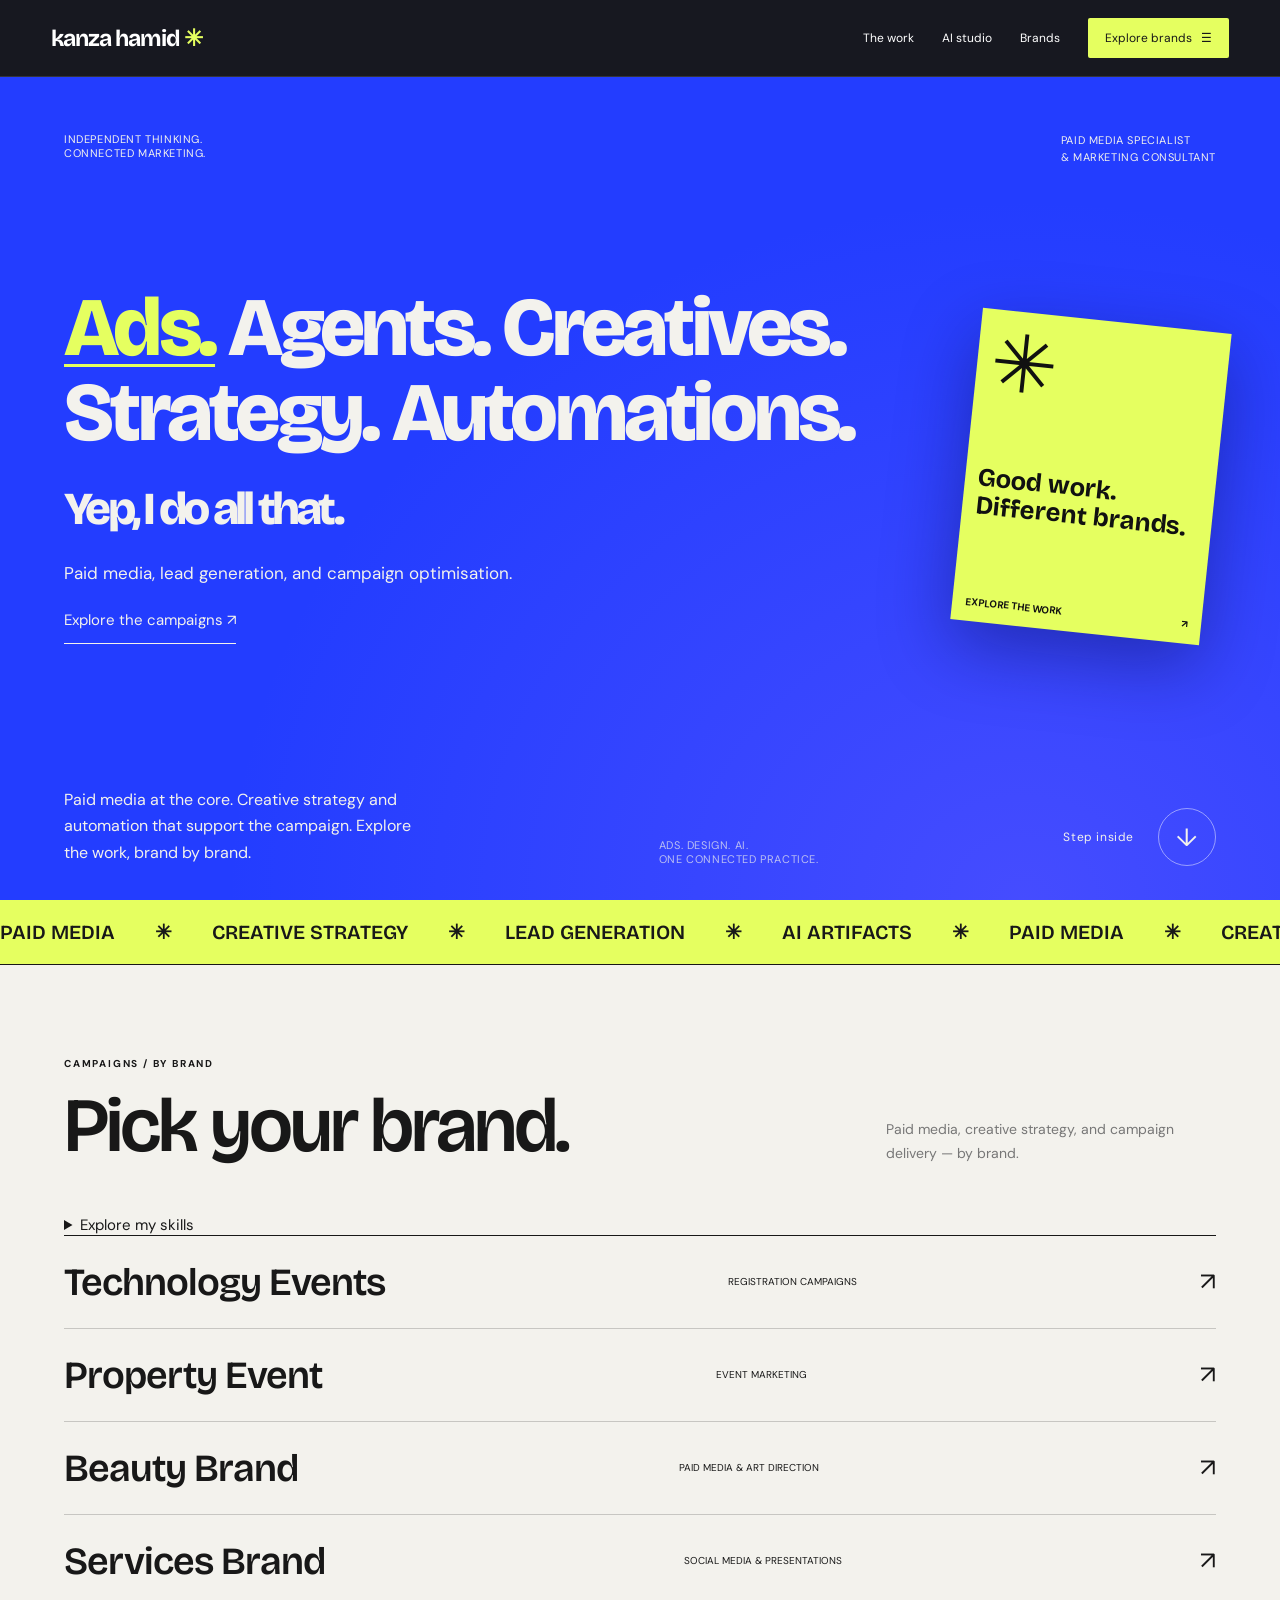
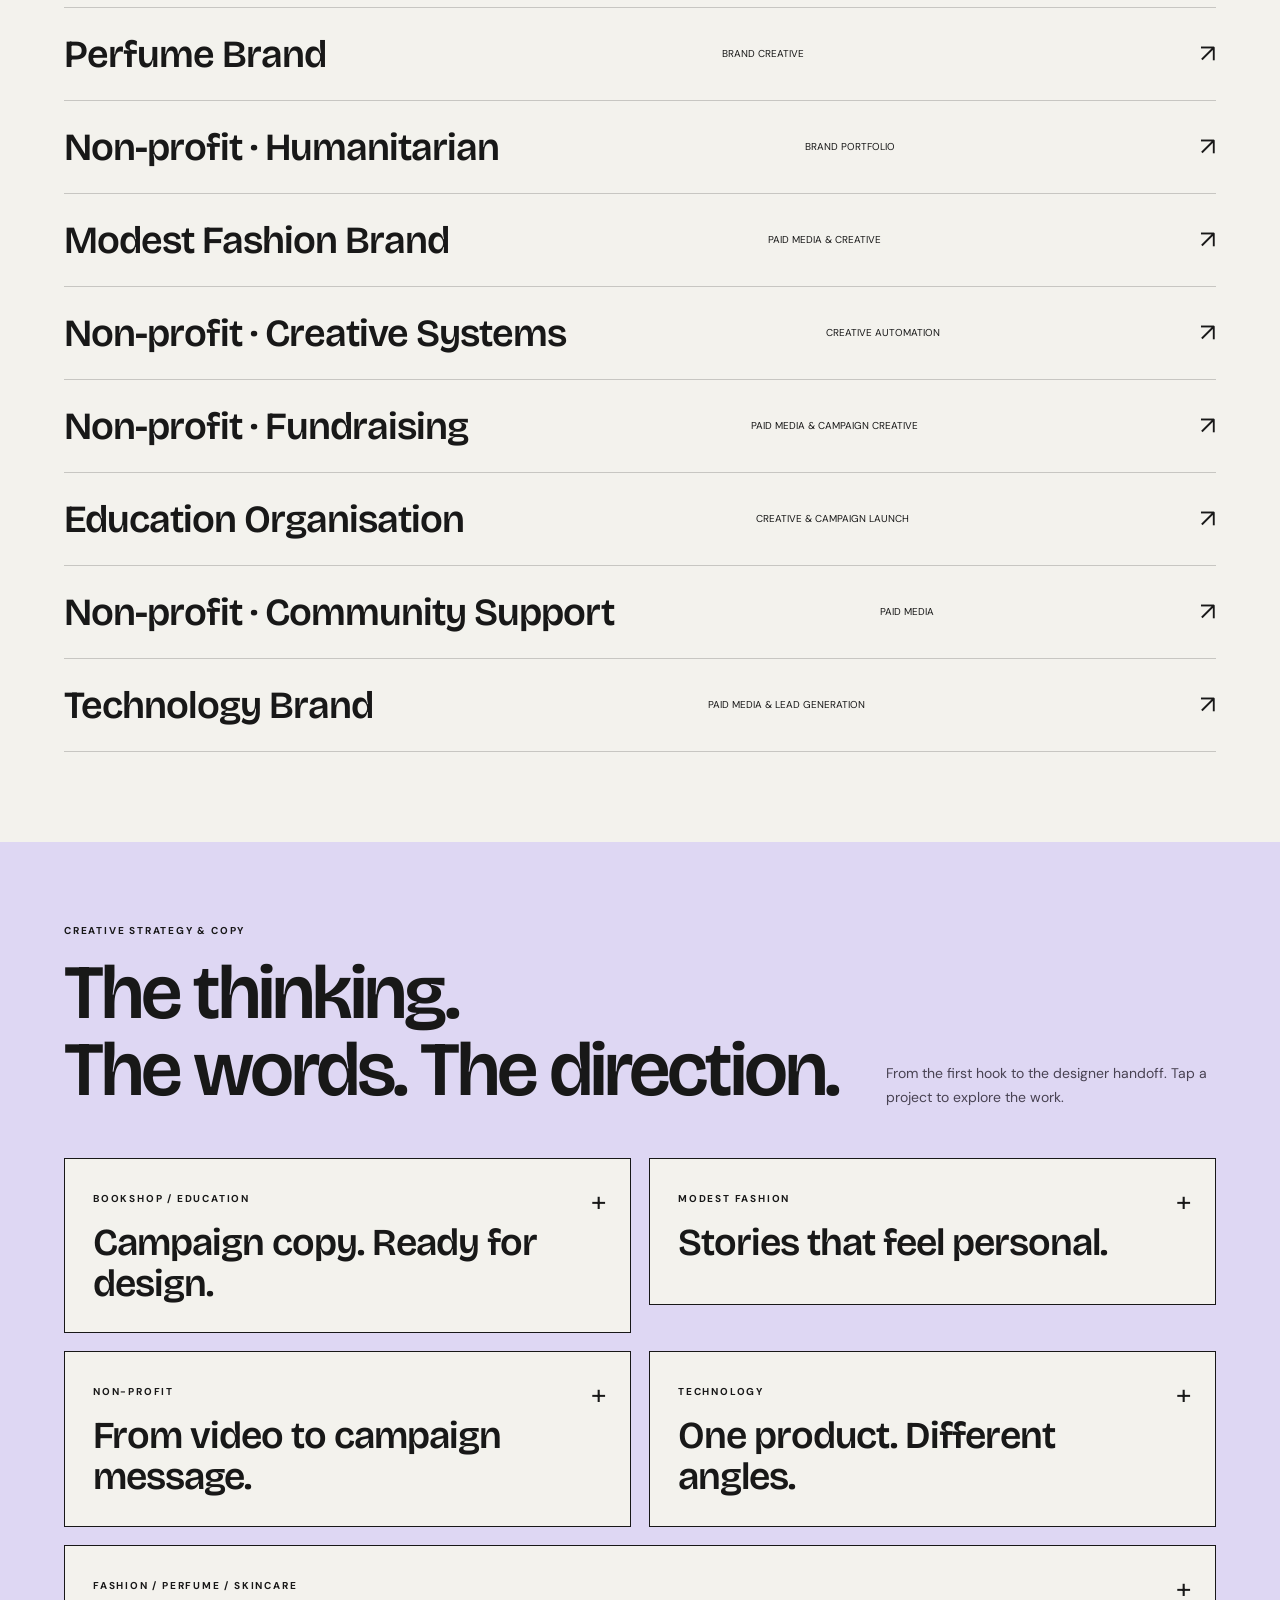
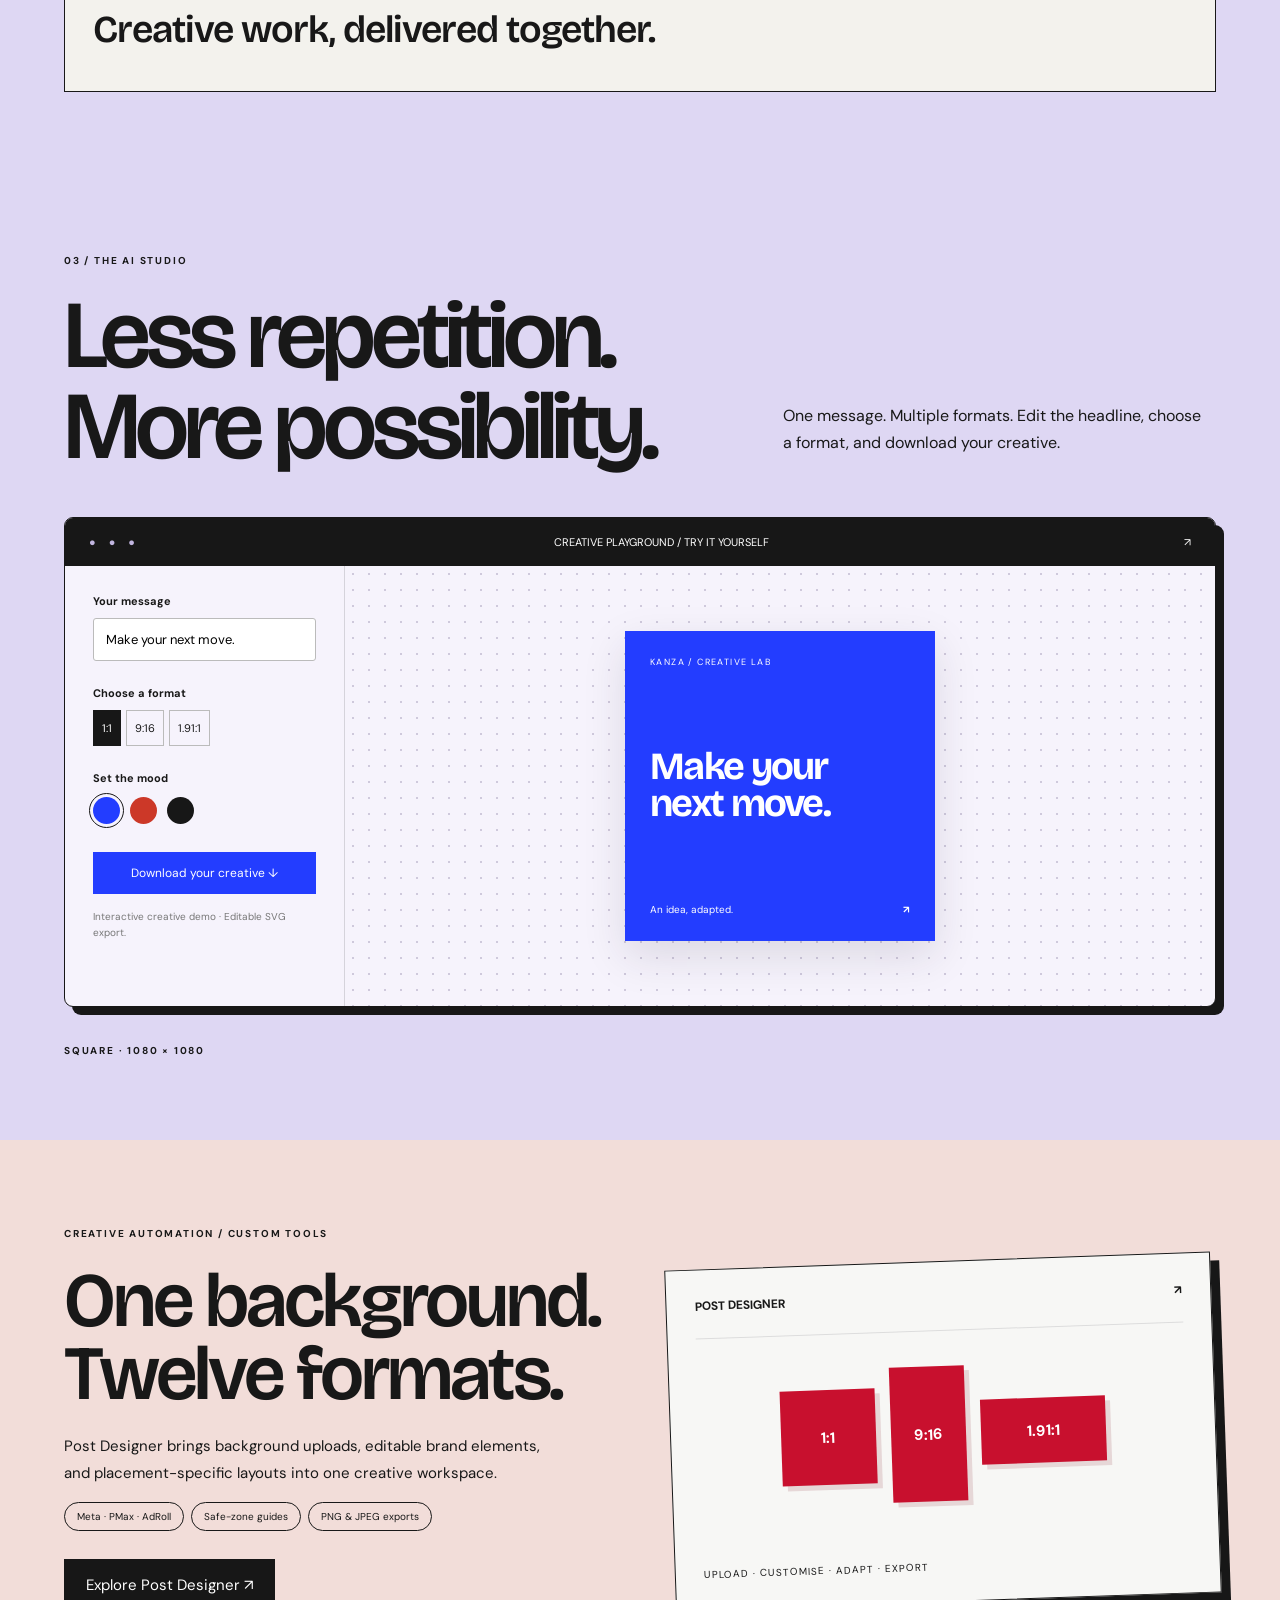
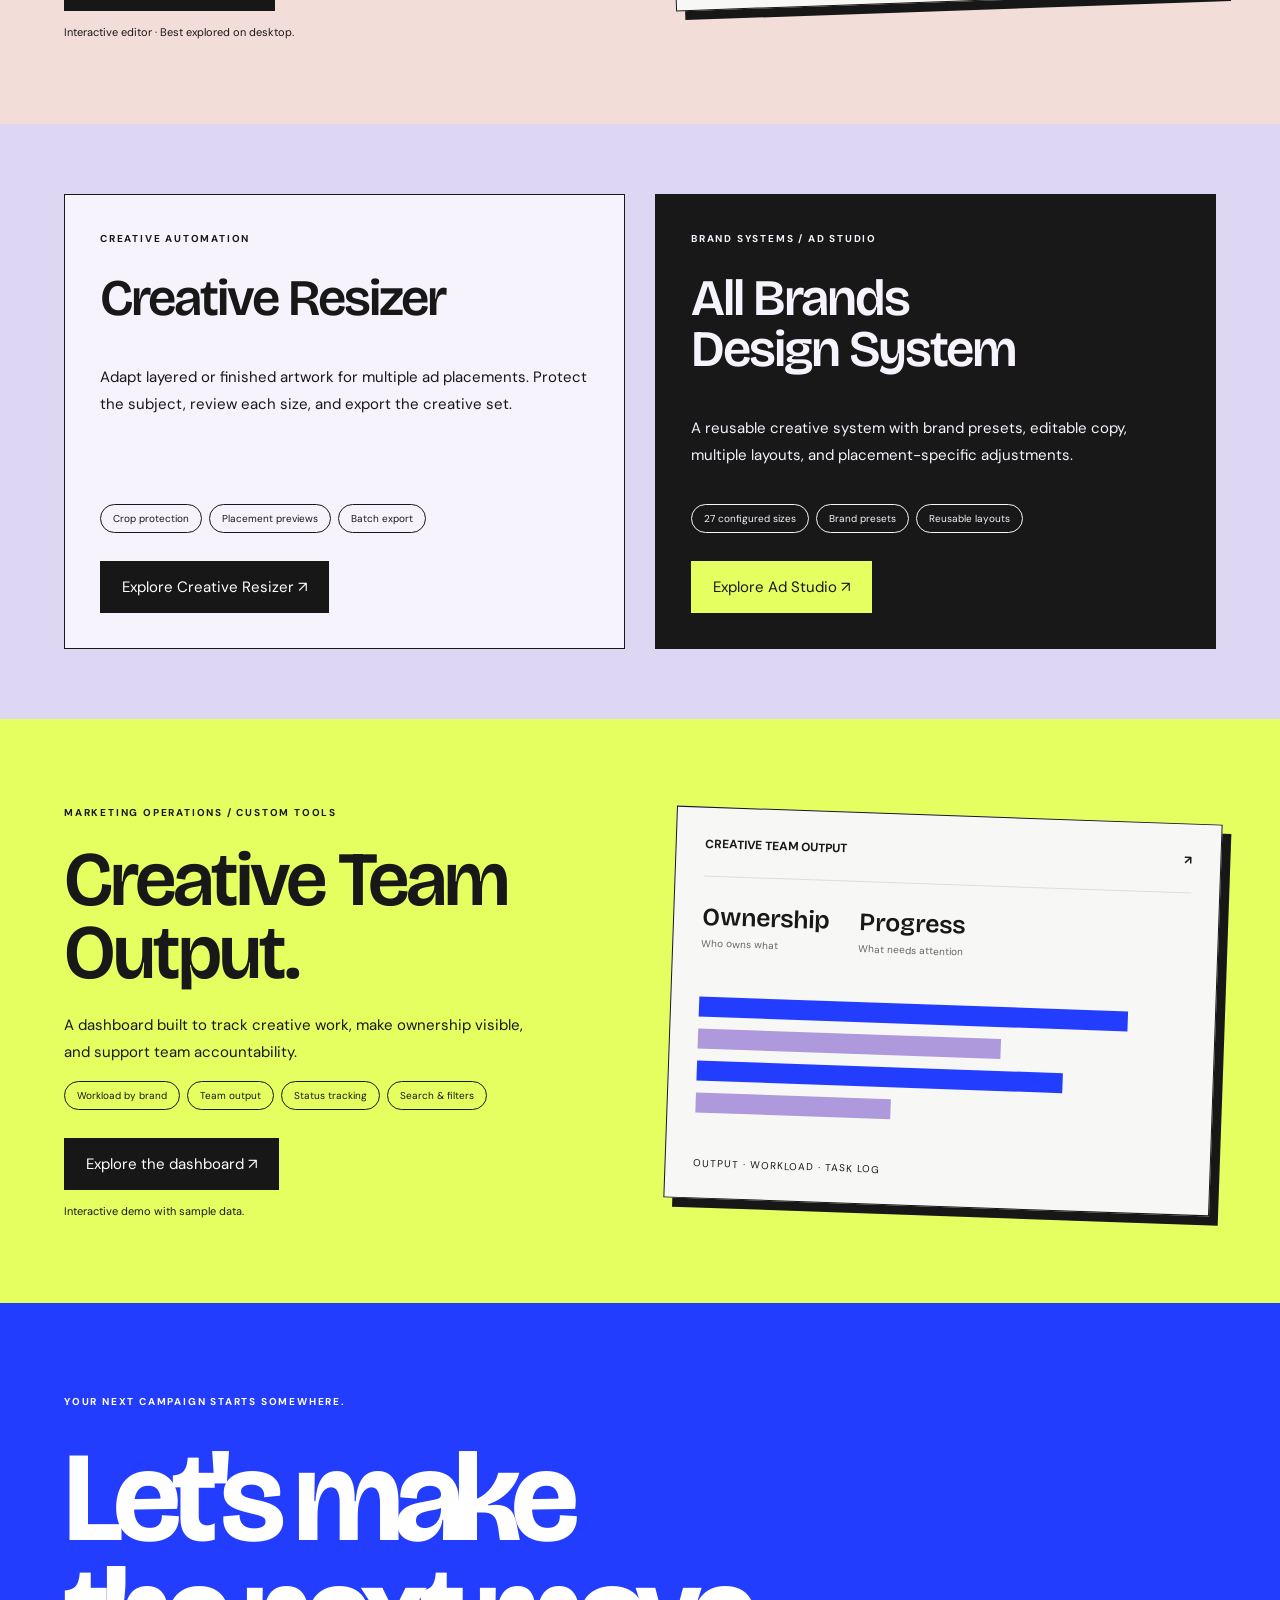
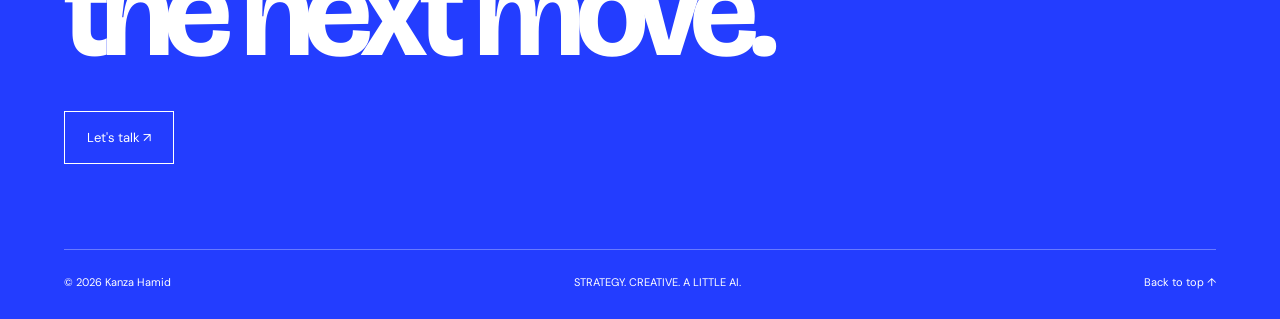
==== index.html @ 1384cd88 "Publish sitemap, crawler rules and portfolio skills" ====
<!doctype html><html lang="en"><head><meta charset="utf-8"><meta name="viewport" content="width=device-width,initial-scale=1"><meta name="description" content="Kanza Hamid — Paid Media Specialist & Marketing Consultant. Explore campaigns by brand, Meta lead generation, creative design and interactive AI tools."><meta name="theme-color" content="#233dff"><title>Kanza Hamid — Campaigns, Creative & AI</title><link rel="stylesheet" href="portfolio.css"><meta name="google-site-verification" content="Qwblkh2skA27g4WfGn4xhctPp9uCqnTmbRpPhzlgyv4" /></head><body>
<a class="skip" href="#brands">Skip to selected work</a><header class="top"><a class="wordmark" href="#top">kanza hamid<span> ✳</span></a><nav class="nav" aria-label="Main navigation"><a href="#brands">The work</a><a href="#lab">AI studio</a><a href="#brands">Brands</a><button class="menu-btn" data-index>Explore brands &nbsp; ☰</button></nav><div class="progress" aria-hidden="true"></div></header>
<main><section class="hero" id="top"><div class="hero-top"><span>INDEPENDENT THINKING.<br>CONNECTED MARKETING.</span><span>PAID MEDIA SPECIALIST<br>& MARKETING CONSULTANT</span></div><div class="hero-center interactive-hero"><div class="hero-message"><h1><span class="hero-topics" aria-label="Explore my expertise"><button type="button" data-topic="ads" aria-pressed="true">Ads.</button> <button type="button" data-topic="agents" aria-pressed="false">Agents.</button> <button type="button" data-topic="creatives" aria-pressed="false">Creatives.</button> <button type="button" data-topic="strategy" aria-pressed="false">Strategy.</button> <button type="button" data-topic="automations" aria-pressed="false">Automations.</button></span><span class="hero-punchline">Yep, I do all that.</span></h1><div class="hero-topic-detail"><p id="topic-description" aria-live="polite">Paid media, lead generation, and campaign optimisation.</p><a id="topic-link" href="#brands">Explore the campaigns ↗</a></div></div><a href="#brands" class="hero-art hero-directory" aria-label="Explore all brands"><span class="directory-mark">✳</span><strong>Good work.<br>Different brands.</strong><small><span>EXPLORE THE WORK</span><span>↗</span></small></a></div><div class="hero-foot"><p>Paid media at the core. Creative strategy and automation that support the campaign. Explore the work, brand by brand.</p><span class="hero-index">ADS. DESIGN. AI.<br>ONE CONNECTED PRACTICE.</span><a href="#brands">Step inside <span class="circle">↓</span></a></div></section>
<div class="marquee" aria-label="Paid media, creative strategy, lead generation, AI artifacts"><div class="marquee-track" aria-hidden="true"><span>PAID MEDIA</span><b>✳</b><span>CREATIVE STRATEGY</span><b>✳</b><span>LEAD GENERATION</span><b>✳</b><span>AI ARTIFACTS</span><b>✳</b><span>PAID MEDIA</span><b>✳</b><span>CREATIVE STRATEGY</span><b>✳</b><span>LEAD GENERATION</span><b>✳</b><span>AI ARTIFACTS</span><b>✳</b></div></div>

<section class="brands" id="brands"><div class="brand-head"><div><div class="eyebrow">CAMPAIGNS / BY BRAND</div><h2>Pick your brand.</h2></div><p>Paid media, creative strategy, and campaign delivery — by brand.</p></div><details><summary>Explore my skills</summary><ul><li>Paid media strategy, Meta Ads, campaign setup and optimization, lead generation and ecommerce campaigns</li><li>Creative strategy, copywriting, content writing, graphic design, art direction and shoot management</li><li>Email marketing, social media management, presentation design, event marketing, registrations and partnerships</li><li>Marketing consulting, event coordination, AI agents, creative automation, multi-format templates and team workflow dashboards</li></ul></details><div class="brand-list" id="brand-list"></div><noscript><p>Technology Events · Property Event · Beauty Brand · Services Brand · Perfume Brand · Non-profit · Humanitarian · Modest Fashion Brand · Non-profit · Creative Systems · Education Organisation · Non-profit · Community Support</p></noscript></section>


<section class="strategy-work" id="creative-strategy" aria-labelledby="strategy-title"><div class="brand-head"><div><div class="eyebrow">CREATIVE STRATEGY &amp; COPY</div><h2 id="strategy-title">The thinking.<br>The words. The direction.</h2></div><p>From the first hook to the designer handoff. Tap a project to explore the work.</p></div><div class="strategy-grid"><details class="strategy-card"><summary><span class="eyebrow">BOOKSHOP / EDUCATION</span><span class="strategy-card-title">Campaign copy. Ready for design.</span><span class="strategy-toggle" aria-hidden="true">+</span></summary><div class="strategy-detail"><p>Collection campaigns, retargeting, social proof and bestseller concepts for Meta and PMax.</p><p>Hooks, on-creative copy, product selections and designer directions shaped around the audience and brand voice. Formats include square, portrait and story placements.</p></div></details><details class="strategy-card"><summary><span class="eyebrow">MODEST FASHION</span><span class="strategy-card-title">Stories that feel personal.</span><span class="strategy-toggle" aria-hidden="true">+</span></summary><div class="strategy-detail"><p>AI video scripting and storyboarding around identity, confidence and personal journeys.</p><p>First hijab, niqab and revert-journey concepts: opening hooks, narrative arcs, scene references and natural product moments. Work covers scripts and visual direction.</p></div></details><details class="strategy-card"><summary><span class="eyebrow">NON-PROFIT</span><span class="strategy-card-title">From video to campaign message.</span><span class="strategy-toggle" aria-hidden="true">+</span></summary><div class="strategy-detail"><p>Fundraising video transcripts developed into Meta ad copy.</p><p>Message-led hooks, supporting copy and calls to action that connect the story to the donation ask.</p></div></details><details class="strategy-card"><summary><span class="eyebrow">TECHNOLOGY</span><span class="strategy-card-title">One product. Different angles.</span><span class="strategy-toggle" aria-hidden="true">+</span></summary><div class="strategy-detail"><p>Product-ad concepts and AI image prompts for smart-access and connectivity products.</p><p>Authentic product visuals, overlay direction, typography hierarchy and reference-led prompts for fully composed creatives.</p></div></details><details class="strategy-card"><summary><span class="eyebrow">FASHION / PERFUME / SKINCARE</span><span class="strategy-card-title">Creative work, delivered together.</span><span class="strategy-toggle" aria-hidden="true">+</span></summary><div class="strategy-detail"><p>Team collaboration on Meta video creatives across consumer categories.</p><p>Creative coordination and team delivery across modest fashion, fragrance and skincare campaigns.</p></div></details></div></section>
<section class="lab" id="lab"><div class="lab-head"><div><div class="eyebrow">03 / THE AI STUDIO</div><h2>Less repetition.<br>More possibility.</h2></div><p>One message. Multiple formats. Edit the headline, choose a format, and download your creative.</p></div><div class="lab-window"><div class="window-bar"><span>● ● ●</span><span>CREATIVE PLAYGROUND / TRY IT YOURSELF</span><span>↗</span></div><div class="lab-body"><div class="controls"><div class="full"><label for="headline">Your message</label><input id="headline" value="Make your next move." maxlength="50"></div><div><span class="control-label">Choose a format</span><div class="format-options"><button data-format="square" aria-pressed="true">1:1</button><button data-format="portrait" aria-pressed="false">9:16</button><button data-format="landscape" aria-pressed="false">1.91:1</button></div></div><div><span class="control-label">Set the mood</span><div class="swatches"><button aria-label="Cobalt blue" style="background:#233dff" data-color="#233dff" aria-pressed="true"></button><button aria-label="Coral red" style="background:#cc3828" data-color="#cc3828" aria-pressed="false"></button><button aria-label="Ink black" style="background:#171717" data-color="#171717" aria-pressed="false"></button></div></div><button class="download full" id="download">Download your creative ↓</button><small class="full">Interactive creative demo · Editable SVG export.</small><small class="full" id="download-status" aria-live="polite"></small></div><div class="canvas"><div class="ad-preview" id="ad-preview"><small>KANZA / CREATIVE LAB</small><strong id="ad-title">Make your next move.</strong><span>An idea, adapted. <b>↗</b></span></div></div></div></div><div class="lab-foot"><div class="eyebrow" id="canvas-status" aria-live="polite">SQUARE · 1080 × 1080</div></div></section>


<section class="dashboard-project post-designer-project" id="post-designer"><div><div class="eyebrow">CREATIVE AUTOMATION / CUSTOM TOOLS</div><h2>One background.<br>Twelve formats.</h2><p>Post Designer brings background uploads, editable brand elements, and placement-specific layouts into one creative workspace.</p><div class="tags"><span>Meta · PMax · AdRoll</span><span>Safe-zone guides</span><span>PNG & JPEG exports</span></div><button id="open-designer" class="dashboard-launch">Explore Post Designer ↗</button><small>Interactive editor · Best explored on desktop.</small></div><button class="dashboard-card designer-card" data-designer-open aria-label="Open Post Designer"><div class="dash-card-header">POST DESIGNER <span>↗</span></div><div class="designer-formats" aria-hidden="true"><div>1:1</div><div>9:16</div><div>1.91:1</div></div><div class="dash-card-footer">UPLOAD · CUSTOMISE · ADAPT · EXPORT</div></button></section><section class="automation-pair" id="automation-systems"><article><div class="eyebrow">CREATIVE AUTOMATION</div><h2>Creative Resizer</h2><p>Adapt layered or finished artwork for multiple ad placements. Protect the subject, review each size, and export the creative set.</p><div class="tags"><span>Crop protection</span><span>Placement previews</span><span>Batch export</span></div><button class="dashboard-launch" data-system="resizer">Explore Creative Resizer ↗</button></article><article><div class="eyebrow">BRAND SYSTEMS / AD STUDIO</div><h2>All Brands<br>Design System</h2><p>A reusable creative system with brand presets, editable copy, multiple layouts, and placement-specific adjustments.</p><div class="tags"><span>27 configured sizes</span><span>Brand presets</span><span>Reusable layouts</span></div><button class="dashboard-launch" data-system="studio">Explore Ad Studio ↗</button></article></section><section class="dashboard-project" id="team-dashboard"><div><div class="eyebrow">MARKETING OPERATIONS / CUSTOM TOOLS</div><h2>Creative Team<br>Output.</h2><p>A dashboard built to track creative work, make ownership visible, and support team accountability.</p><div class="tags"><span>Workload by brand</span><span>Team output</span><span>Status tracking</span><span>Search & filters</span></div><button id="open-dashboard" class="dashboard-launch">Explore the dashboard ↗</button><small>Interactive demo with sample data.</small></div><button class="dashboard-card" data-dashboard-open aria-label="Explore Creative Team Output dashboard"><div class="dash-card-header">CREATIVE TEAM OUTPUT <span>↗</span></div><div class="dash-mini-metrics"><div><b>Ownership</b><span>Who owns what</span></div><div><b>Progress</b><span>What needs attention</span></div></div><div class="dash-mini-chart" aria-hidden="true"><i style="width:88%"></i><i style="width:62%"></i><i style="width:75%"></i><i style="width:40%"></i></div><div class="dash-card-footer">OUTPUT · WORKLOAD · TASK LOG</div></button></section><section class="contact" id="contact"><div class="eyebrow">YOUR NEXT CAMPAIGN STARTS SOMEWHERE.</div><h2>Let's make<br>the next move.</h2><button id="contact-button">Let's talk ↗</button><footer class="footer"><span>© 2026 Kanza Hamid</span><span>STRATEGY. CREATIVE. A LITTLE AI.</span><a href="#top">Back to top ↑</a></footer></section></main><dialog class="dialog" id="modal" aria-labelledby="modal-title"><button class="dialog-close" aria-label="Close dialog">×</button><div id="modal-content"></div></dialog><script src="portfolio.js" defer></script></body></html>
---- portfolio.css ----
@import url('https://fonts.googleapis.com/css2?family=Bricolage+Grotesque:opsz,wght@12..96,500;12..96,600;12..96,700;12..96,800&family=DM+Sans:wght@400;500;600;700&display=swap');
:root{--blue:#233dff;--acid:#e5ff60;--paper:#f3f2ed;--ink:#181818;--font:'Bricolage Grotesque',Arial,sans-serif}*{box-sizing:border-box}html{scroll-behavior:smooth;scroll-padding-top:75px}body{margin:0;background:var(--paper);color:var(--ink);font:15px 'DM Sans',Arial,sans-serif}a{color:inherit;text-decoration:none}button,input{font:inherit}button{cursor:pointer}a:focus-visible,button:focus-visible,input:focus-visible{outline:3px solid #ff699d;outline-offset:5px}button{color:inherit}::selection{background:var(--acid);color:var(--ink)}.skip{position:fixed;top:-100px;background:var(--acid);padding:15px;z-index:100}.skip:focus{top:10px}.top{height:77px;position:fixed;top:0;left:0;right:0;z-index:20;display:flex;align-items:center;justify-content:space-between;padding:0 4%;color:white;background:#171717f5;border-bottom:1px solid #ffffff20;backdrop-filter:blur(15px)}.wordmark{font-family:var(--font);font-size:23px;font-weight:700;letter-spacing:-1px}.wordmark span{color:var(--acid)}.nav{display:flex;gap:28px;align-items:center;font-size:12px}.nav button{background:none;border:0;color:white;padding:10px 0}.nav .menu-btn{background:var(--acid);color:var(--ink);padding:12px 17px;border-radius:2px}.progress{position:absolute;bottom:-1px;left:0;height:2px;background:var(--acid);width:0}.hero{background:var(--blue);color:var(--paper);min-height:890px;min-height:max(850px,100svh);position:relative;overflow:hidden;padding:132px 5% 34px;display:flex;flex-direction:column;justify-content:space-between}.hero::before{content:'';position:absolute;inset:0;background:radial-gradient(ellipse at 80% 100%,#7863ff66,transparent 55%);pointer-events:none}.hero-top,.hero-foot{position:relative;display:flex;justify-content:space-between;gap:30px;font-size:11px;letter-spacing:.6px}.hero-top span:last-child{max-width:205px;line-height:1.5}.hero-center{position:relative;margin:48px 0 70px;z-index:1}.hero h1{font:800 clamp(80px,12.5vw,190px)/.84 var(--font);letter-spacing:-.075em;margin:0;position:relative;z-index:2}.hero h1 .outline{color:var(--acid)}.hero h1 .shift{padding-left:10vw}.hero-art{position:absolute;right:3%;top:7%;width:240px;aspect-ratio:4/5;background:var(--acid);transform:rotate(9deg);padding:13px;box-shadow:0 24px 70px #080e5b70;z-index:3;transition:transform .35s;border:0;text-align:left;color:#111}.hero-art:hover{transform:rotate(0deg) translateY(-8px)}.hero-art img{width:100%;height:calc(100% - 39px);object-fit:cover}.hero-art small{display:flex;justify-content:space-between;font-size:10px;font-weight:700;padding-top:13px}.hero-foot{align-items:end}.hero-foot p{max-width:350px;font-size:16px;line-height:1.65;margin:0;letter-spacing:0}.hero-foot a{display:flex;align-items:center;gap:24px;font-size:12px}.circle{width:58px;height:58px;display:grid;place-items:center;border:1px solid #ffffff77;border-radius:50%;font-size:25px}.hero-index{font-size:11px;opacity:.7}.marquee{overflow:hidden;background:var(--acid);padding:20px 0;border-bottom:1px solid #181818}.marquee-track{display:flex;gap:40px;width:max-content;animation:marquee 30s linear infinite;font:600 20px var(--font)}.marquee-track b{font-size:20px}@keyframes marquee{to{transform:translateX(-50%)}}section{scroll-margin-top:0}.intro{padding:100px 5%;display:grid;grid-template-columns:1fr 2.4fr;gap:50px}.eyebrow{font-size:10px;text-transform:uppercase;letter-spacing:1.8px;font-weight:700;line-height:1.8}.intro h2{font:500 clamp(35px,4.5vw,66px)/1.08 var(--font);letter-spacing:-2.5px;margin:0}.intro h2 span{color:#98988f}.intro p{max-width:610px;font-size:17px;line-height:1.8;color:#66665f;margin:28px 0 0}.work-heading{padding:0 5% 35px;display:flex;justify-content:space-between;align-items:end}.work-heading h2{font:600 clamp(40px,6vw,80px)/1 var(--font);letter-spacing:-3px;margin:12px 0 0}.work-heading button{background:none;border:0;border-bottom:1px solid;padding:10px 0;font-size:12px}.campaign{padding:55px 5% 65px;overflow:hidden;position:relative}.campaign-head{display:flex;justify-content:space-between;align-items:center;font-size:10px;letter-spacing:1px;text-transform:uppercase;border-bottom:1px solid currentColor;padding-bottom:20px;opacity:.8}.campaign-title{display:flex;align-items:end;justify-content:space-between;gap:25px;margin:45px 0 35px}.campaign h2{font:800 clamp(85px,14vw,190px)/.82 var(--font);letter-spacing:-.07em;margin:0}.campaign-title p{max-width:320px;font-size:19px;line-height:1.4;letter-spacing:-.4px;margin:0}.nzf{background:#f85138;color:#201613}.creative-stage{display:grid;grid-template-columns:1.1fr 1fr;gap:4%;align-items:center;padding:20px 0}.main-creative{position:relative;padding:32px;background:#f4d9c7;min-height:465px;display:grid;place-items:center}.main-creative img{width:82%;max-height:480px;object-fit:contain;box-shadow:0 15px 25px #57221330;transform:rotate(-3deg);transition:transform .4s}.main-creative:hover img{transform:rotate(0)}.enlarge{position:absolute;bottom:15px;right:15px;background:#201613;color:white;border:0;border-radius:50%;width:43px;height:43px;font-size:22px}.creative-info h3{font:600 clamp(30px,3.8vw,52px)/1.05 var(--font);letter-spacing:-1.8px;margin:15px 0 22px}.creative-info p{max-width:450px;line-height:1.8;font-size:15px}.thumbnails{display:flex;gap:10px;margin:30px 0}.thumbnails button{width:70px;height:75px;border:2px solid transparent;background:transparent;padding:3px;opacity:.65}.thumbnails button[aria-pressed=true]{border-color:#201613;opacity:1}.thumbnails img{height:100%;width:100%;object-fit:cover}.text-link{display:inline-flex;align-items:center;justify-content:space-between;gap:30px;border-bottom:1px solid currentColor;padding:12px 0;font-size:12px;font-weight:600}.campaign-bottom{border-top:1px solid #20161344;padding-top:24px;margin-top:25px;display:flex;justify-content:space-between;gap:25px;font-size:12px}.tags{display:flex;flex-wrap:wrap;gap:7px}.tags span{border:1px solid currentColor;padding:7px 12px;border-radius:20px;font-size:10px}.ameta{background:#171717;color:var(--paper)}.ameta .campaign-title{margin-bottom:65px}.ameta h2{color:var(--acid)}.ameta-grid{display:grid;grid-template-columns:1fr 1fr;gap:8%;align-items:start}.ameta-copy h3{font:500 37px/1.13 var(--font);letter-spacing:-1px;margin:0 0 22px}.ameta-copy p{font-size:15px;line-height:1.8;color:#aaa;max-width:450px}.ameta-copy small{display:block;color:#777;font-size:11px;line-height:1.7;margin-top:35px}.journey{background:#242424;border:1px solid #ffffff22;padding:30px;min-height:350px}.journey-top{display:flex;justify-content:space-between;font-size:10px;letter-spacing:1px;color:#aaa;margin-bottom:25px}.journey-tabs{display:flex;gap:6px}.journey-tabs button{border:1px solid #ffffff30;background:transparent;color:#b3b3b3;flex:1;padding:13px 5px;font-size:11px}.journey-tabs button[aria-selected=true]{background:var(--acid);color:#171717}.journey h4{font:600 35px/1.1 var(--font);letter-spacing:-1px;margin:32px 0 12px}.journey p{font-size:14px;line-height:1.7;color:#aaa;min-height:70px}.journey-foot{border-top:1px solid #ffffff20;margin-top:25px;padding-top:15px;font-size:10px;color:#888}.ameta .campaign-bottom{border-color:#ffffff33}.lab{padding:80px 5%;background:#ded7f3}.lab-head{display:grid;grid-template-columns:1.5fr 1fr;gap:70px;align-items:end;margin-bottom:45px}.lab h2{font:600 clamp(55px,7.5vw,105px)/.95 var(--font);letter-spacing:-5px;margin:20px 0 0}.lab-head p{font-size:16px;line-height:1.7;max-width:420px}.lab-window{background:#f6f3fc;border:1px solid #171717;border-radius:9px;box-shadow:8px 8px 0 #171717;overflow:hidden}.window-bar{background:#171717;color:white;padding:17px 24px;display:flex;justify-content:space-between;font-size:11px}.window-bar span:first-child{color:#c1b5df;letter-spacing:5px}.lab-body{display:grid;grid-template-columns:280px 1fr;min-height:440px}.controls{padding:28px;border-right:1px solid #17171725}.controls label,.control-label{font-size:11px;font-weight:700;display:block;margin-bottom:10px}.controls input{width:100%;padding:12px;border:1px solid #bbb;background:white;border-radius:3px;font-size:13px;margin-bottom:25px}.format-options{display:flex;gap:5px;margin-bottom:25px}.format-options button{padding:10px 8px;background:transparent;border:1px solid #bbb;font-size:11px}.format-options button[aria-pressed=true]{background:#171717;color:white;border-color:#171717}.swatches{display:flex;gap:10px;margin:12px 0 28px}.swatches button{height:27px;width:27px;border:2px solid transparent;border-radius:50%;outline-offset:3px}.swatches button[aria-pressed=true]{outline:1px solid #171717}.download{background:var(--blue);color:white;border:0;padding:13px;width:100%;font-size:12px}.controls small{display:block;font-size:10px;line-height:1.6;margin-top:15px;color:#777}.canvas{display:flex;align-items:center;justify-content:center;padding:35px;background-image:radial-gradient(#cfc9dc 1px,transparent 1px);background-size:16px 16px;min-height:440px}.ad-preview{background:var(--blue);color:white;width:310px;aspect-ratio:1;display:flex;flex-direction:column;justify-content:space-between;padding:25px;box-shadow:0 15px 40px #25203920;transition:width .4s,aspect-ratio .4s,background .3s;overflow:hidden}.ad-preview.portrait{width:210px;aspect-ratio:9/16}.ad-preview.landscape{width:min(100%,510px);aspect-ratio:1.91}.ad-preview small{font-size:9px;letter-spacing:1.4px}.ad-preview strong{font:700 clamp(25px,3vw,43px)/.98 var(--font);letter-spacing:-1.7px;overflow-wrap:anywhere;max-width:95%}.ad-preview.portrait strong{font-size:35px}.ad-preview.landscape strong{font-size:34px;max-width:70%}.ad-preview span{font-size:10px;display:flex;justify-content:space-between}.lab-foot{display:flex;justify-content:space-between;gap:40px;margin-top:35px}.lab-foot p{font-size:13px;line-height:1.7;max-width:480px;margin:0}.brands{padding:90px 5%;background:var(--paper)}.brand-head{display:flex;justify-content:space-between;align-items:end;gap:40px;margin-bottom:35px}.brand-head h2{font:600 clamp(45px,6vw,80px)/1 var(--font);letter-spacing:-3px;margin:15px 0}.brand-head p{max-width:330px;font-size:14px;line-height:1.7;color:#777}.brand-list{border-top:1px solid #181818}.brand-row{display:flex;justify-content:space-between;align-items:center;text-align:left;width:100%;border:0;border-bottom:1px solid #18181833;padding:23px 0;background:transparent;transition:padding .25s,background .25s;color:#181818}.brand-row:hover{background:var(--acid);padding-left:20px;padding-right:20px}.brand-row strong{font:600 clamp(24px,3vw,42px) var(--font);letter-spacing:-1px}.brand-row span{font-size:10px}.brand-row i{font-style:normal;font-size:25px}.about{background:var(--acid);padding:90px 5%;display:grid;grid-template-columns:1fr 1fr;gap:10%}.about h2{font:600 clamp(55px,7vw,100px)/.96 var(--font);letter-spacing:-4px;margin:20px 0}.about-copy{font-size:20px;line-height:1.65;letter-spacing:-.4px}.about-small{font-size:14px;line-height:1.8}.contact{padding:90px 5% 30px;background:var(--blue);color:white}.contact h2{font:700 clamp(65px,10vw,145px)/.9 var(--font);letter-spacing:-.065em;margin:30px 0 40px}.contact button{border:1px solid white;background:transparent;color:white;padding:17px 22px;font-size:13px}.contact p{font-size:12px;color:#c4caff;margin-top:18px}.footer{display:flex;justify-content:space-between;gap:20px;border-top:1px solid #ffffff50;margin-top:85px;padding-top:25px;font-size:11px}.dialog{width:min(960px,94vw);max-height:90svh;border:0;padding:40px;background:var(--paper);color:var(--ink);overflow:auto}.dialog::backdrop{background:#101020bb;backdrop-filter:blur(10px)}.dialog-close{position:sticky;float:right;top:0;border:1px solid #181818;border-radius:50%;background:var(--paper);height:38px;width:38px;font-size:22px;z-index:1}.dialog h2{font:600 clamp(35px,6vw,70px)/1 var(--font);letter-spacing:-2px;margin:35px 0 20px}.dialog p{line-height:1.8;max-width:600px;color:#666}.dialog img{display:block;max-width:100%;max-height:65vh;margin:20px auto}.menu-list{display:grid;grid-template-columns:1fr 1fr;gap:0 30px;margin:25px 0}.menu-list a{border-bottom:1px solid #ccc;padding:15px 0;font:500 23px var(--font)}.menu-list a:hover{color:var(--blue)}.reveal{opacity:1}.js .reveal{opacity:0;transform:translateY(25px);transition:opacity .7s,transform .7s}.js .reveal.in{opacity:1;transform:none}@media(min-width:1600px){.hero-art{right:8%;width:290px}}@media(max-width:1000px){.hero-art{width:180px;right:0;top:12%}.hero{min-height:800px}.hero h1{font-size:13vw}.main-creative{min-height:350px;padding:20px}.lab-body{grid-template-columns:240px 1fr}.ameta-grid{gap:35px}.ameta-copy h3{font-size:31px}}@media(max-width:650px){.top{height:65px;padding:0 5%}.wordmark{font-size:20px}.nav>a{display:none}.nav{gap:10px}.nav .menu-btn{font-size:11px}.hero{min-height:820px;padding-top:100px}.hero-top{font-size:9px}.hero-top span:last-child{max-width:130px}.hero-center{margin:100px 0 125px}.hero h1{font-size:16.9vw}.hero h1 .shift{padding-left:0}.hero-art{width:135px;top:auto;bottom:-140px;right:8%;padding:8px}.hero-art small{font-size:7px;padding-top:8px}.hero-foot{align-items:start;gap:20px}.hero-foot p{font-size:13px;max-width:220px}.hero-index{display:none}.hero-foot a{gap:10px;font-size:10px;max-width:100px}.circle{width:38px;height:38px;flex-shrink:0}.intro{padding:65px 5%;grid-template-columns:1fr;gap:25px}.intro h2{font-size:37px;letter-spacing:-1.5px}.intro p{font-size:15px}.work-heading{align-items:end;gap:20px}.work-heading h2{font-size:44px}.work-heading button{font-size:10px}.campaign{padding:35px 5% 45px}.campaign-title{display:block;margin-top:35px}.campaign h2{font-size:100px}.campaign-title p{font-size:17px;margin-top:25px;max-width:270px}.creative-stage,.ameta-grid{grid-template-columns:1fr}.main-creative{min-height:310px}.main-creative img{max-height:340px}.creative-info{padding-top:20px}.creative-info h3{font-size:36px}.campaign-bottom{flex-direction:column;gap:16px}.ameta .campaign-title{margin-bottom:35px}.journey{padding:23px}.lab{padding:60px 5%}.lab-head{grid-template-columns:1fr;gap:20px}.lab h2{font-size:65px;letter-spacing:-3px}.lab-body{grid-template-columns:1fr}.controls{border-right:0;border-bottom:1px solid #ccc;padding:22px;display:grid;grid-template-columns:1fr 1fr;gap:18px}.controls input{margin:0}.controls .full{grid-column:1/-1}.format-options{margin:0}.swatches{margin:5px 0}.controls small{margin:0}.canvas{padding:25px;min-height:400px}.ad-preview strong{font-size:40px}.ad-preview.landscape strong{font-size:25px}.lab-foot{flex-direction:column;gap:18px}.brand-head{display:block}.brand-row strong{font-size:28px}.brand-row span{display:none}.brands{padding:60px 5%}.about{grid-template-columns:1fr;gap:20px;padding:65px 5%}.about h2{font-size:65px}.about-copy{font-size:20px}.contact{padding-top:65px}.contact h2{font-size:70px}.footer{font-size:9px}.menu-list{grid-template-columns:1fr}.dialog{padding:25px}.window-bar{padding:15px;font-size:9px}}@media(prefers-reduced-motion:reduce){html{scroll-behavior:auto}*,*::before,*::after{animation:none!important;transition:none!important}.js .reveal{opacity:1;transform:none}}
.results-grid{display:grid;grid-template-columns:1fr 1fr;gap:0;margin:35px 0 10px;border-top:1px solid #181818}.results-grid>div{padding:30px 15px 30px 0;border-bottom:1px solid #18181830}.results-grid strong{display:block;font:700 clamp(40px,7vw,80px)/1 var(--font);letter-spacing:-3px;color:var(--blue)}.results-grid span{display:block;margin-top:12px;font-size:13px}.result-period{font-size:12px}@media(max-width:450px){.results-grid strong{font-size:43px;letter-spacing:-2px}.results-grid span{font-size:11px}}
.featured-work{display:grid;grid-template-columns:1fr 1fr;gap:28px;padding:0 5% 80px}.featured-work button{text-align:left;border:0;background:none;padding:0}.featured-work img{width:100%;height:330px;object-fit:contain;background:#e6e4df}.featured-work span{display:flex;justify-content:space-between;font:600 28px var(--font);margin:18px 0 8px}.featured-work small{font-size:12px;color:#666}.website-links{display:flex;gap:20px;flex-wrap:wrap;margin:20px 0}.website-links a{font-size:12px;border-bottom:1px solid;padding:8px 0}.work-tabs{display:flex;flex-wrap:wrap;gap:7px;margin:30px 0 20px}.work-tabs button{padding:10px 14px;border:1px solid #bbb;border-radius:30px;background:none;font-size:12px}.work-tabs button[aria-pressed=true]{background:#181818;color:white;border-color:#181818}.work-stage{background:#e3e1db;padding:15px;min-height:300px;display:grid;place-items:center}.dialog .work-large{max-height:65vh;max-width:100%;width:auto;margin:0 auto;object-fit:contain}.work-caption{display:flex;justify-content:space-between;gap:20px;margin:18px 0;font-size:12px}.work-thumbs{display:flex;gap:8px;overflow:auto;padding:5px 3px 15px}.work-thumbs button{flex-shrink:0;width:88px;height:88px;background:#e5e2dc;border:2px solid transparent;padding:4px;font-size:10px}.work-thumbs button[aria-pressed=true]{border-color:var(--blue)}.dialog .work-thumbs img{width:100%;height:100%;object-fit:contain;margin:0}.email-exhibit{width:100%;height:65vh;border:0;background:white}.dialog .email-note{font-size:11px}@media(max-width:650px){.featured-work{grid-template-columns:1fr;padding-bottom:50px}.featured-work img{height:300px}.featured-work span{font-size:25px}.work-stage{padding:8px;min-height:180px}}
.work-zoom{border:0;padding:0;background:transparent;cursor:zoom-in;width:100%}.work-zoom.expanded{cursor:zoom-out}.dialog .work-zoom.expanded .work-large{max-height:none;width:100%}
.dashboard-project{padding:85px 5%;background:#e5ff60;display:grid;grid-template-columns:1fr 1fr;gap:60px;align-items:center}.dashboard-project h2{font:600 clamp(45px,6vw,80px)/.95 var(--font);letter-spacing:-3px;margin:22px 0}.dashboard-project p{line-height:1.8;max-width:480px}.dashboard-launch{background:#171717;color:white;padding:16px 22px;border:0;margin-top:28px}.dashboard-project small{display:block;margin-top:14px;font-size:11px}.dashboard-card{background:#f7f7f5;border:1px solid #171717;padding:28px;text-align:left;transform:rotate(2deg);box-shadow:9px 9px 0 #171717}.dash-card-header{display:flex;justify-content:space-between;font-weight:700;font-size:12px;padding-bottom:24px;border-bottom:1px solid #ddd}.dash-mini-metrics{display:flex;gap:30px;padding:25px 0}.dash-mini-metrics b{font:600 25px var(--font);display:block}.dash-mini-metrics span{font-size:10px;color:#666}.dash-mini-chart{display:grid;gap:12px;padding:20px 0}.dash-mini-chart i{height:20px;background:#233dff}.dash-mini-chart i:nth-child(even){background:#af99dd}.dash-card-footer{margin-top:24px;font-size:10px;letter-spacing:1px}.dashboard-embed{width:100%;height:68vh;border:1px solid #ccc;background:white}@media(max-width:650px){.dashboard-project{grid-template-columns:1fr;gap:35px;padding:60px 5%}.dashboard-card{padding:22px;transform:none}.dashboard-project h2{font-size:55px}}
.post-designer-project{background:#f2ddd9}.designer-card{transform:rotate(-2deg)}.designer-formats{display:flex;align-items:center;justify-content:center;gap:15px;padding:35px 0}.designer-formats>div{background:#c8102e;color:white;display:grid;place-items:center;font-weight:700;font-size:15px;box-shadow:5px 5px 0 #7a0b1c22}.designer-formats>div:nth-child(1){width:95px;height:95px}.designer-formats>div:nth-child(2){width:75px;height:135px}.designer-formats>div:nth-child(3){width:125px;height:65px}@media(max-width:650px){.designer-card{transform:none}.designer-formats{gap:10px}.designer-formats>div:nth-child(1){width:70px;height:70px}.designer-formats>div:nth-child(2){width:60px;height:105px}.designer-formats>div:nth-child(3){width:95px;height:50px}}
.automation-pair{padding:70px 5%;display:grid;grid-template-columns:1fr 1fr;gap:30px;background:#ded7f3}.automation-pair article{border:1px solid #181818;padding:35px;background:#f6f3fc;display:flex;flex-direction:column;align-items:start}.automation-pair article:nth-child(2){background:#181818;color:#f6f3fc}.automation-pair h2{font:600 clamp(35px,4vw,60px)/1 var(--font);letter-spacing:-2px;margin:25px 0}.automation-pair p{font-size:15px;line-height:1.8}.automation-pair .tags{margin-top:auto;padding-top:20px}.automation-pair article:nth-child(2) .dashboard-launch{background:#e5ff60;color:#181818}@media(max-width:650px){.automation-pair{grid-template-columns:1fr;padding:50px 5%}.automation-pair article{padding:25px}}

.contact-options{display:grid;grid-template-columns:1fr 1fr;gap:20px;margin-top:32px}.contact-options section{padding:24px;border:1px solid currentColor;border-radius:16px;min-width:0}.contact-options h3{font-size:22px;margin:0 0 16px}.contact-options a{color:inherit;overflow-wrap:anywhere;text-underline-offset:5px}.contact-actions{display:flex;gap:24px;margin-top:20px}@media(max-width:640px){.contact-options{grid-template-columns:1fr}}

.interactive-hero{display:grid;grid-template-columns:minmax(0,1fr) 250px;gap:36px;align-items:center;margin:65px 0}.interactive-hero .hero-art{position:relative;inset:auto;width:100%;transform:rotate(6deg)}.hero .interactive-hero h1{font-size:clamp(44px,6.5vw,100px);line-height:1.02;letter-spacing:-.045em;margin:0}.hero-topics{display:block}.hero-topics button{font:inherit;letter-spacing:inherit;color:inherit;background:none;border:0;padding:0;transition:color .2s,transform .2s;min-height:44px}.hero-topics button:hover{color:var(--acid);transform:translateY(-4px)}.hero-topics button[aria-pressed="true"]{color:var(--acid);text-decoration:underline;text-decoration-thickness:3px;text-underline-offset:9px}.hero-punchline{display:block;font-size:.55em;margin-top:30px}.hero-topic-detail{min-height:105px;margin-top:28px}.hero-topic-detail p{font-size:17px;line-height:1.5;max-width:540px;margin:0 0 14px}.hero-topic-detail a{display:inline-block;min-height:44px;padding:10px 0;border-bottom:1px solid currentColor}.hero-topic-detail.topic-changed{animation:topicReveal .25s ease-out}@keyframes topicReveal{from{opacity:.4;transform:translateY(6px)}to{opacity:1;transform:translateY(0)}}@media(max-width:900px){.interactive-hero{grid-template-columns:minmax(0,1fr) 180px;gap:24px}.hero .interactive-hero h1{font-size:clamp(40px,7.3vw,70px)}}@media(max-width:650px){.interactive-hero{grid-template-columns:minmax(0,1fr);margin:40px 0 28px;gap:28px}.hero .interactive-hero h1{font-size:clamp(36px,10.5vw,66px)}.interactive-hero .hero-art{width:150px;justify-self:end;margin:0 12px 10px 0}.hero-topic-detail{min-height:125px}.hero-topic-detail p{font-size:15px}.hero-punchline{font-size:.6em;margin-top:24px}.hero-topics button[aria-pressed="true"]{text-underline-offset:5px}.hero-foot{flex-wrap:wrap}.hero{min-height:100svh}}

.nzf-performance{margin:24px 0 40px}.nzf-performance .results-grid{color:var(--ink);background:var(--paper);padding:24px;border-radius:16px}

.hero-directory{display:flex;flex-direction:column;justify-content:space-between;gap:18px}.directory-mark{font-size:80px;line-height:1}.hero-directory strong{font:700 clamp(18px,2vw,30px)/1.1 var(--font)}

.strategy-work{padding:80px 5%;background:#ded7f3}.strategy-work .brand-head p{color:#484252}.strategy-grid{display:grid;grid-template-columns:repeat(2,minmax(0,1fr));gap:18px;align-items:start}.strategy-card{border:1px solid #181818;background:var(--paper)}.strategy-card:last-child{grid-column:1/-1}.strategy-card summary{list-style:none;cursor:pointer;padding:28px 58px 28px 28px;position:relative;min-height:145px}.strategy-card summary::-webkit-details-marker{display:none}.strategy-card summary:focus-visible{outline:3px solid var(--blue);outline-offset:3px}.strategy-card-title{display:block;font:600 clamp(25px,3vw,38px)/1.08 var(--font);letter-spacing:-1px;margin-top:14px}.strategy-toggle{position:absolute;right:24px;top:24px;font-size:28px;transition:transform .2s}.strategy-card[open] .strategy-toggle{transform:rotate(45deg)}.strategy-card[open] summary{background:var(--acid)}.strategy-detail{padding:0 28px 22px;line-height:1.75}.strategy-detail p:first-child{font-weight:600}.strategy-detail p:last-child{color:#555}.strategy-card summary:hover{background:var(--acid)}@media(max-width:650px){.strategy-work{padding:55px 5%}.strategy-grid{grid-template-columns:1fr}.strategy-card:last-child{grid-column:auto}.strategy-card summary{min-height:120px;padding:24px 52px 24px 22px}.strategy-detail{padding:0 22px 18px}}
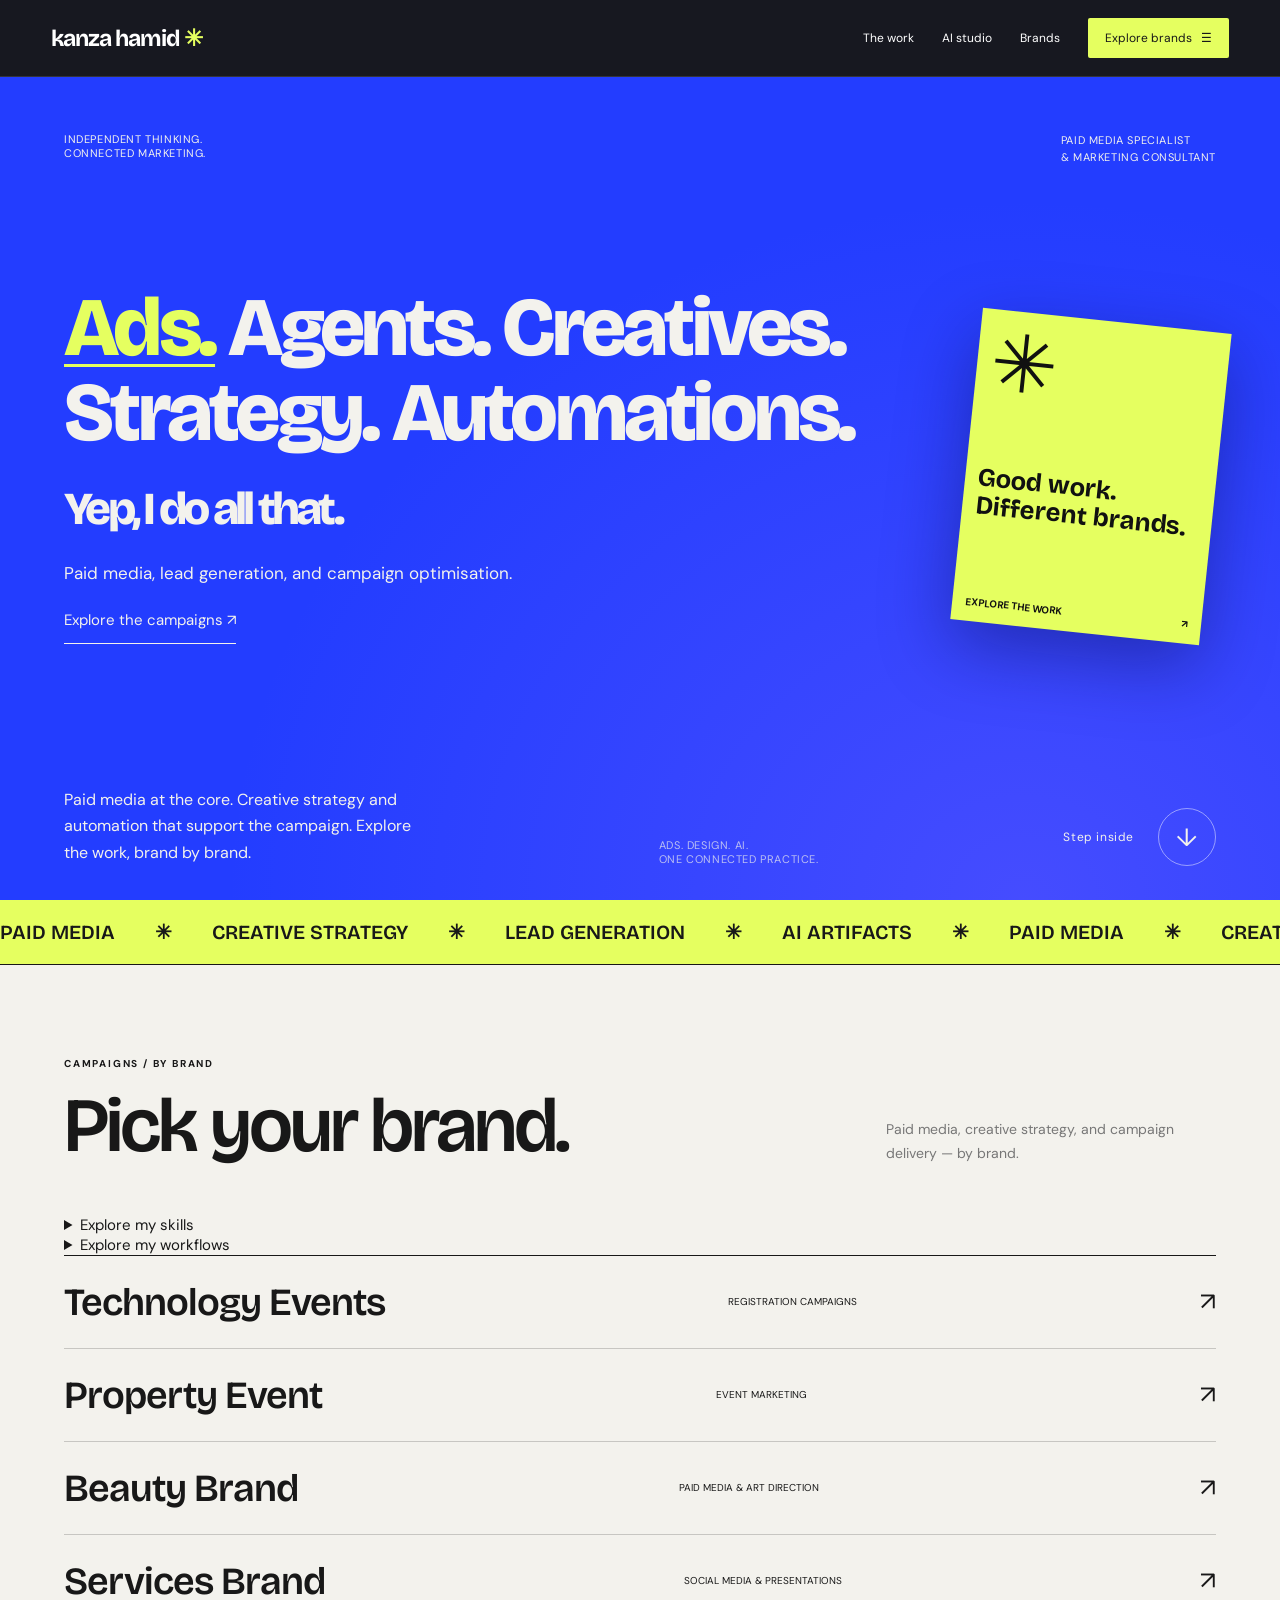
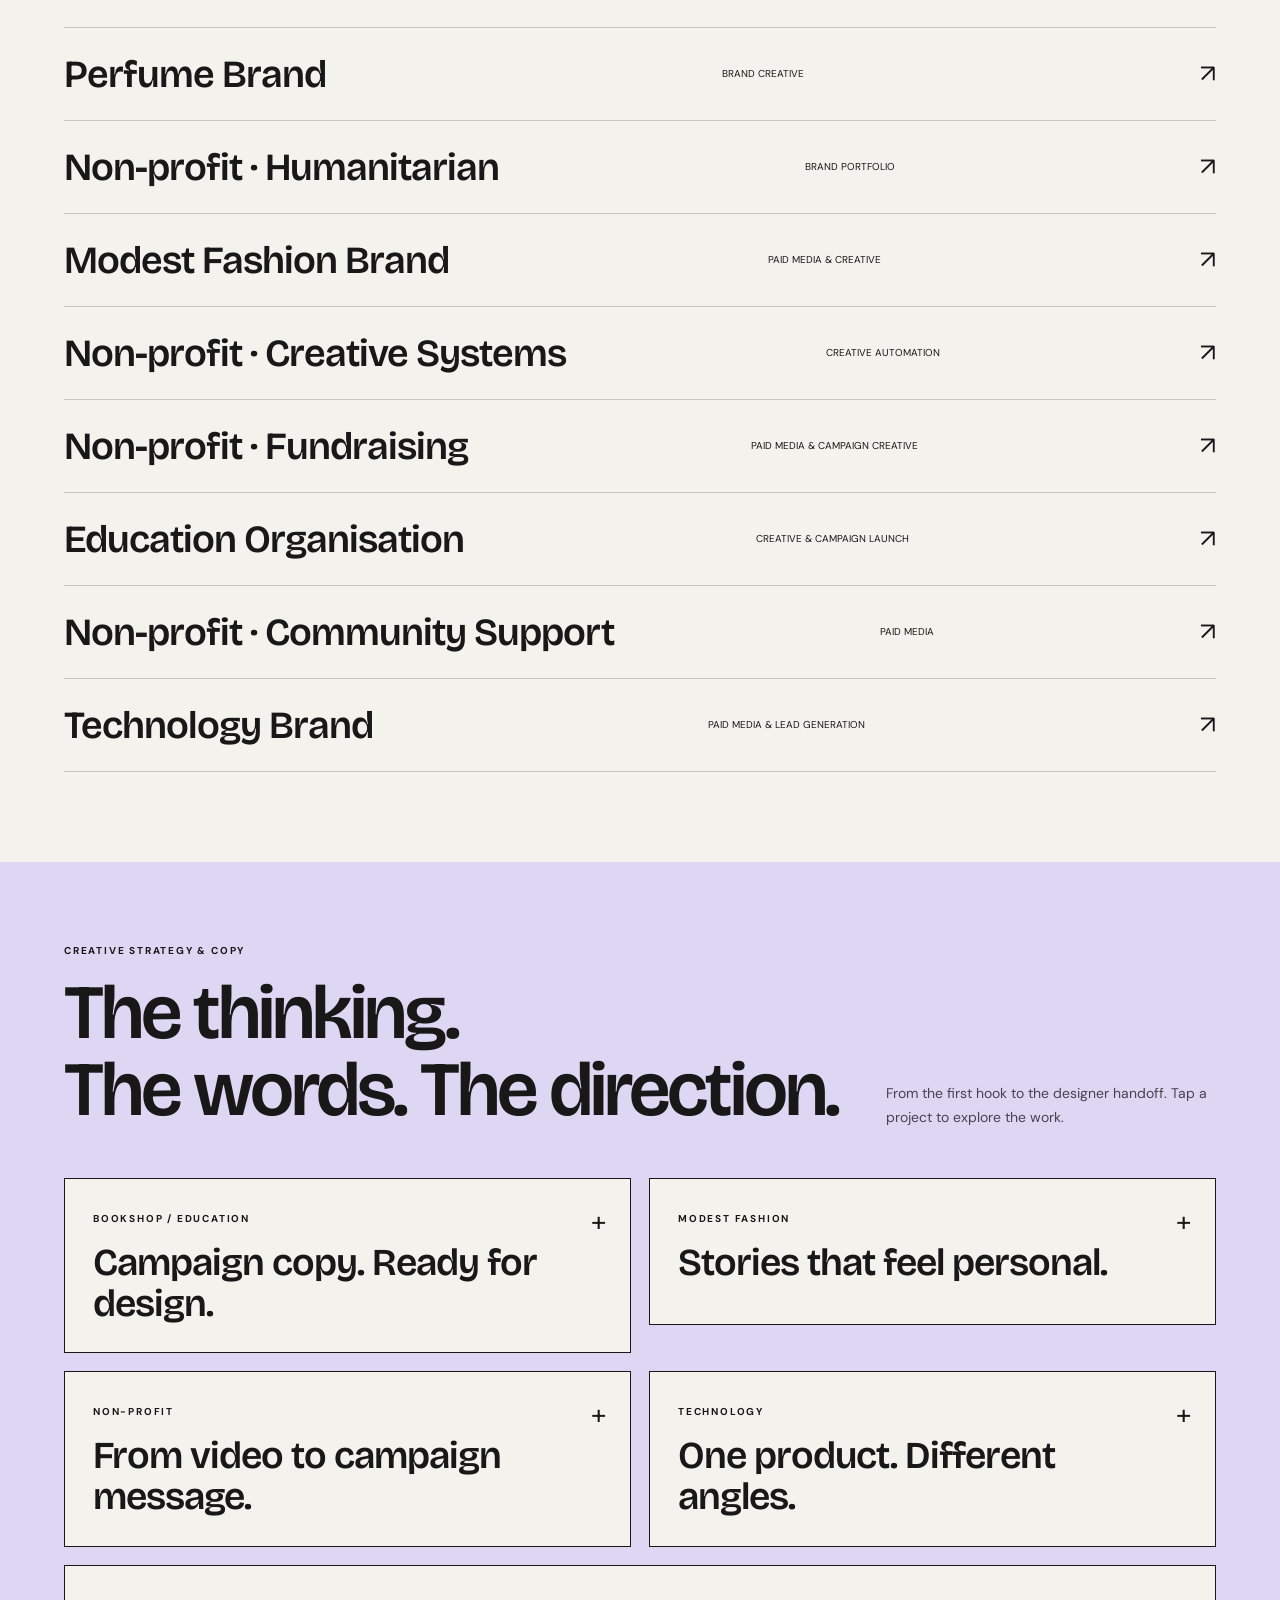
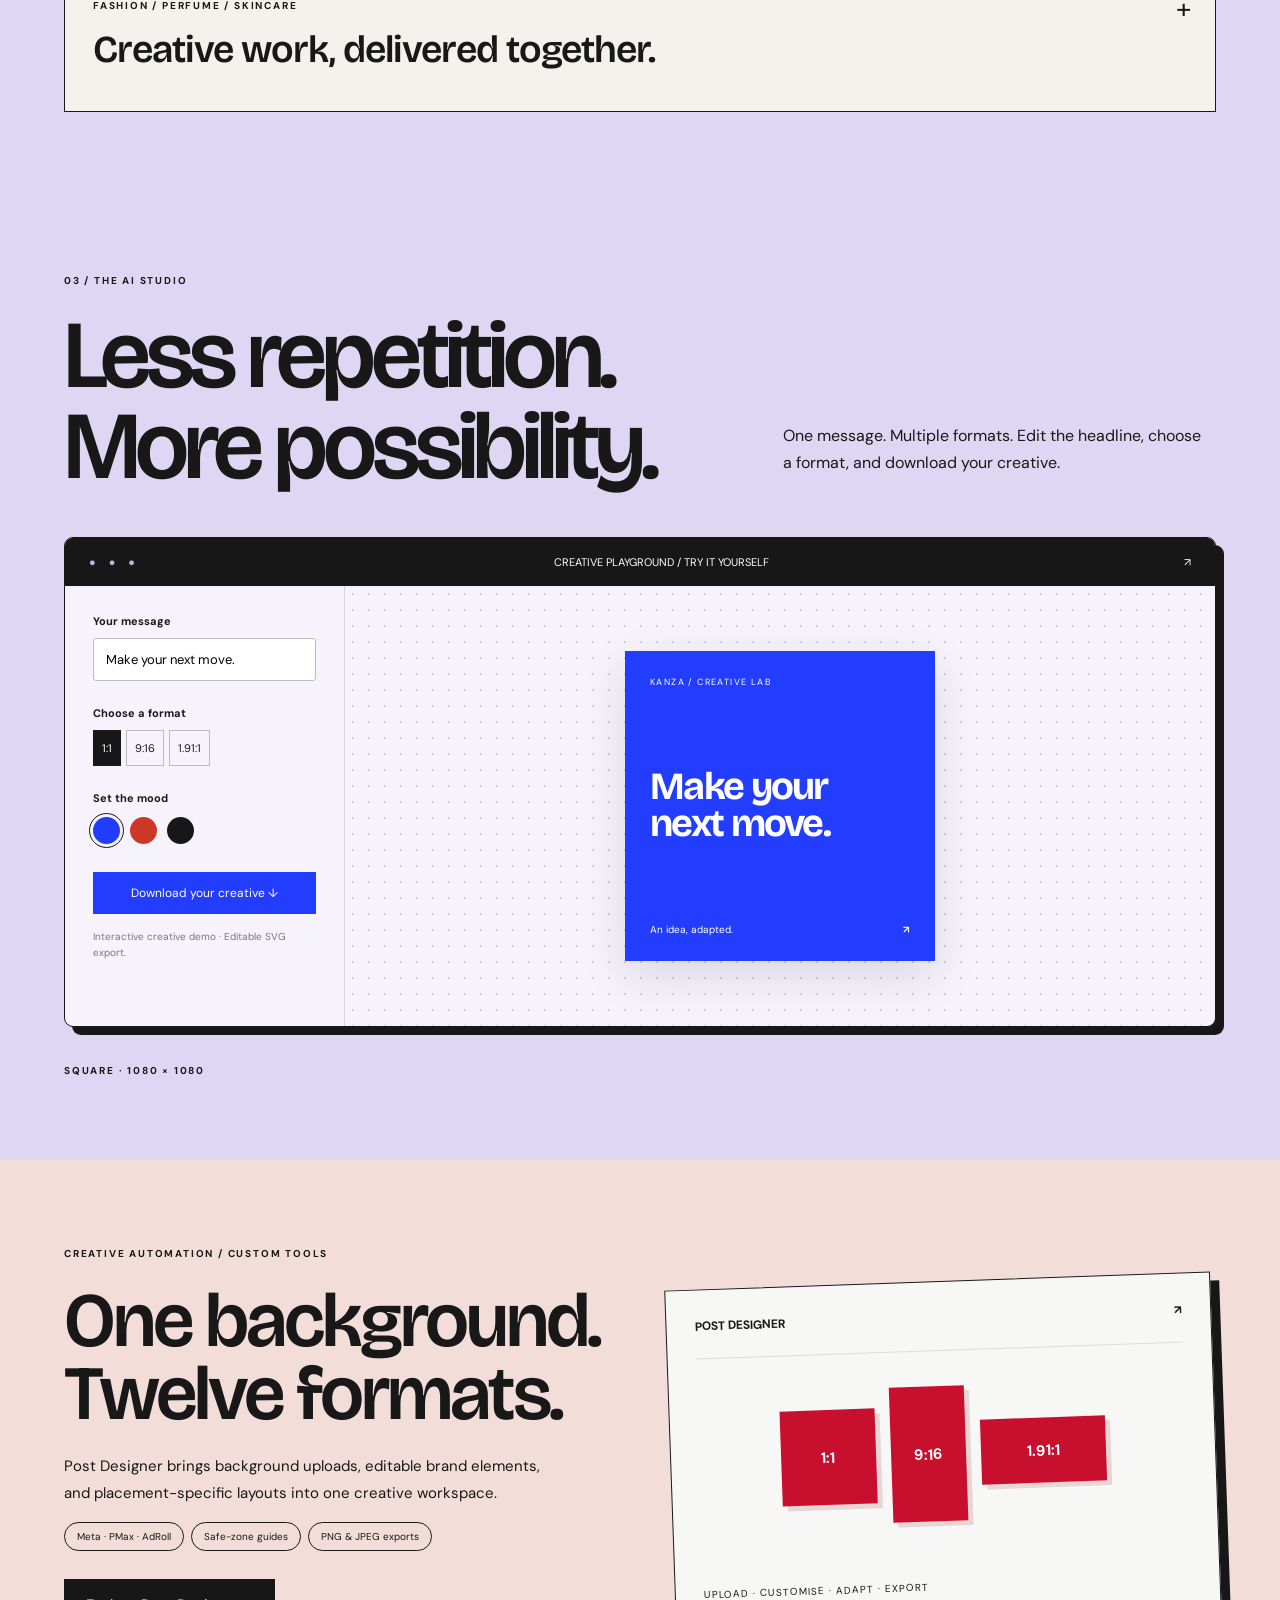
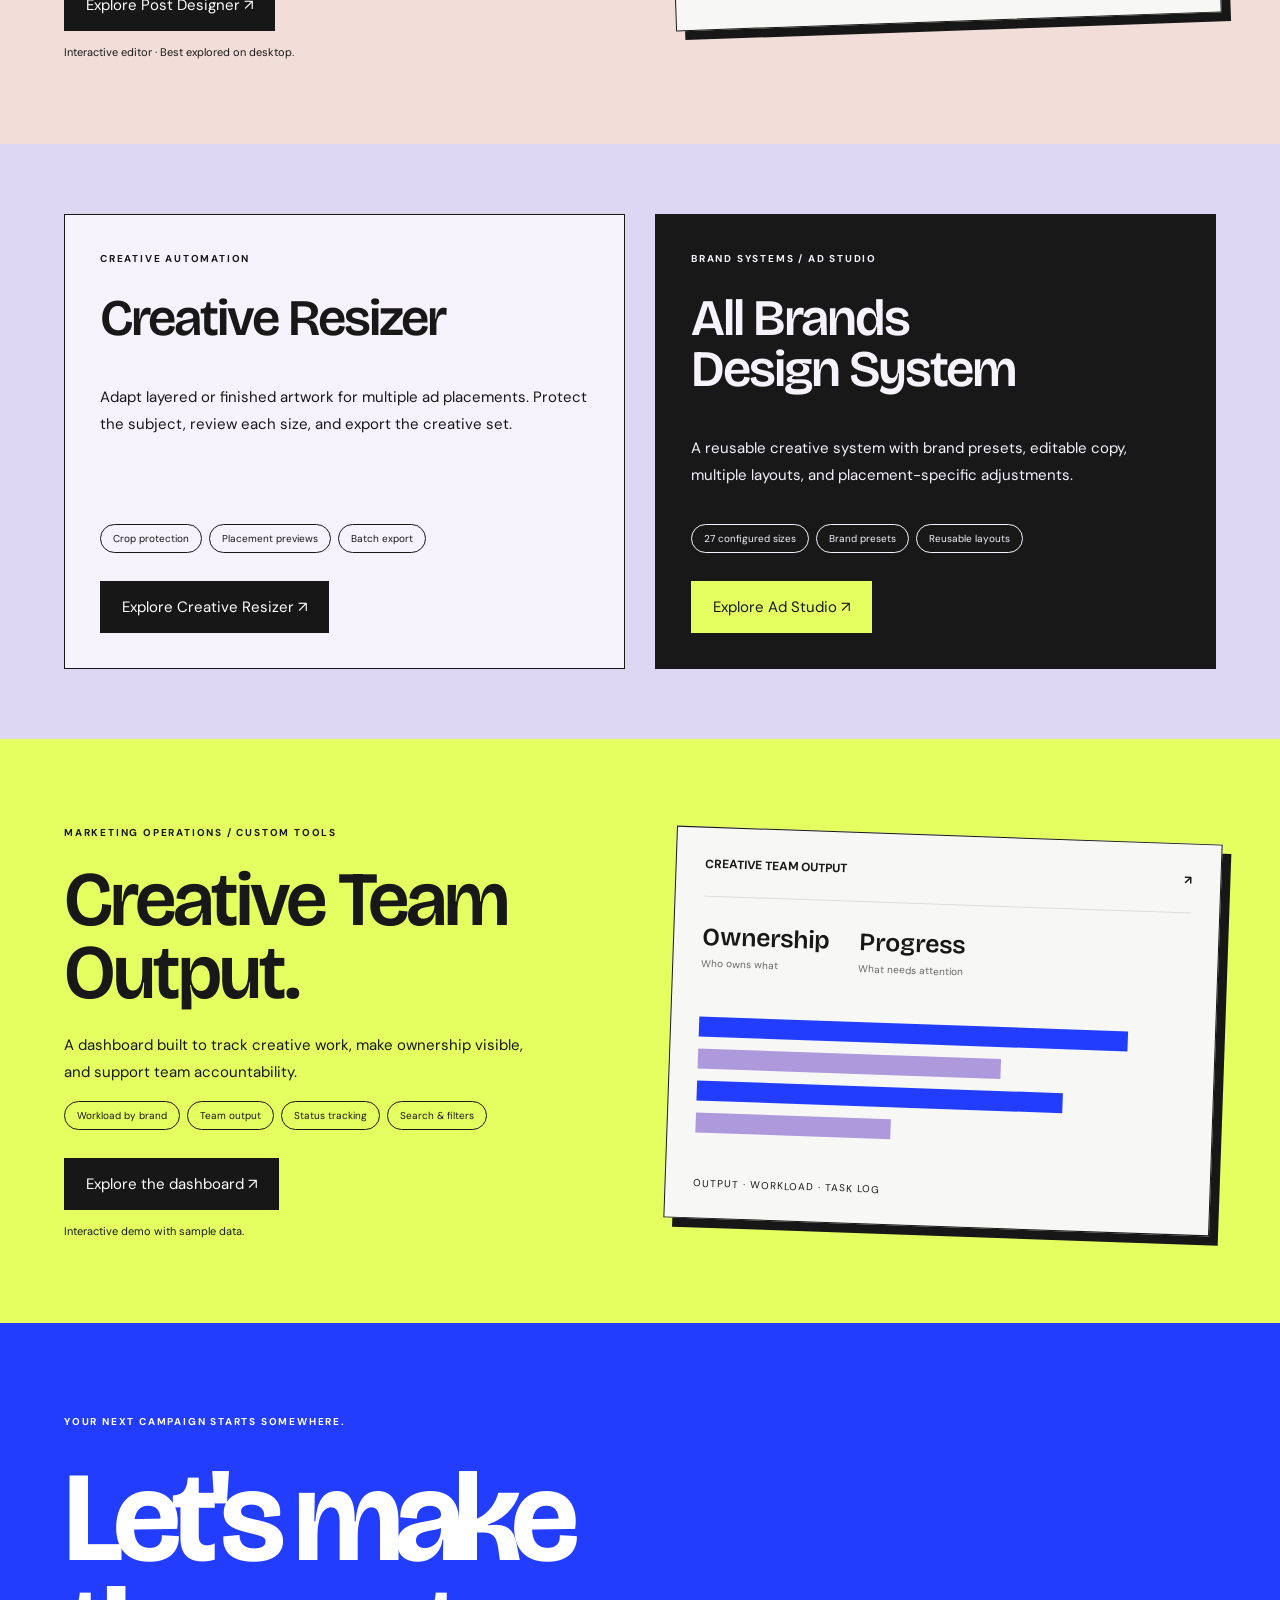
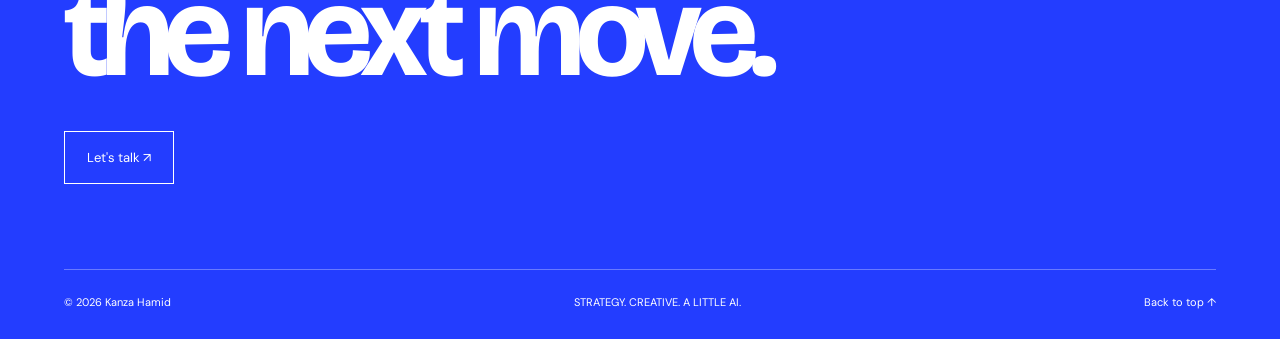
==== commit 25f17c41: "Link portfolio workflows and demos with public descriptions" ====
--- a/index.html
+++ b/index.html
@@ -3,7 +3,7 @@
 <main><section class="hero" id="top"><div class="hero-top"><span>INDEPENDENT THINKING.<br>CONNECTED MARKETING.</span><span>PAID MEDIA SPECIALIST<br>& MARKETING CONSULTANT</span></div><div class="hero-center interactive-hero"><div class="hero-message"><h1><span class="hero-topics" aria-label="Explore my expertise"><button type="button" data-topic="ads" aria-pressed="true">Ads.</button> <button type="button" data-topic="agents" aria-pressed="false">Agents.</button> <button type="button" data-topic="creatives" aria-pressed="false">Creatives.</button> <button type="button" data-topic="strategy" aria-pressed="false">Strategy.</button> <button type="button" data-topic="automations" aria-pressed="false">Automations.</button></span><span class="hero-punchline">Yep, I do all that.</span></h1><div class="hero-topic-detail"><p id="topic-description" aria-live="polite">Paid media, lead generation, and campaign optimisation.</p><a id="topic-link" href="#brands">Explore the campaigns ↗</a></div></div><a href="#brands" class="hero-art hero-directory" aria-label="Explore all brands"><span class="directory-mark">✳</span><strong>Good work.<br>Different brands.</strong><small><span>EXPLORE THE WORK</span><span>↗</span></small></a></div><div class="hero-foot"><p>Paid media at the core. Creative strategy and automation that support the campaign. Explore the work, brand by brand.</p><span class="hero-index">ADS. DESIGN. AI.<br>ONE CONNECTED PRACTICE.</span><a href="#brands">Step inside <span class="circle">↓</span></a></div></section>
 <div class="marquee" aria-label="Paid media, creative strategy, lead generation, AI artifacts"><div class="marquee-track" aria-hidden="true"><span>PAID MEDIA</span><b>✳</b><span>CREATIVE STRATEGY</span><b>✳</b><span>LEAD GENERATION</span><b>✳</b><span>AI ARTIFACTS</span><b>✳</b><span>PAID MEDIA</span><b>✳</b><span>CREATIVE STRATEGY</span><b>✳</b><span>LEAD GENERATION</span><b>✳</b><span>AI ARTIFACTS</span><b>✳</b></div></div>
 
-<section class="brands" id="brands"><div class="brand-head"><div><div class="eyebrow">CAMPAIGNS / BY BRAND</div><h2>Pick your brand.</h2></div><p>Paid media, creative strategy, and campaign delivery — by brand.</p></div><details><summary>Explore my skills</summary><ul><li>Paid media strategy, Meta Ads, campaign setup and optimization, lead generation and ecommerce campaigns</li><li>Creative strategy, copywriting, content writing, graphic design, art direction and shoot management</li><li>Email marketing, social media management, presentation design, event marketing, registrations and partnerships</li><li>Marketing consulting, event coordination, AI agents, creative automation, multi-format templates and team workflow dashboards</li></ul></details><div class="brand-list" id="brand-list"></div><noscript><p>Technology Events · Property Event · Beauty Brand · Services Brand · Perfume Brand · Non-profit · Humanitarian · Modest Fashion Brand · Non-profit · Creative Systems · Education Organisation · Non-profit · Community Support</p></noscript></section>
+<section class="brands" id="brands"><div class="brand-head"><div><div class="eyebrow">CAMPAIGNS / BY BRAND</div><h2>Pick your brand.</h2></div><p>Paid media, creative strategy, and campaign delivery — by brand.</p></div><details><summary>Explore my skills</summary><ul><li>Paid media strategy, Meta Ads, campaign setup and optimization, lead generation and ecommerce campaigns</li><li>Creative strategy, copywriting, content writing, graphic design, art direction and shoot management</li><li>Email marketing, social media management, presentation design, event marketing, registrations and partnerships</li><li>Marketing consulting, event coordination, AI agents, creative automation, multi-format templates and team workflow dashboards</li></ul></details><details id='workflow-guide'><summary>Explore my workflows</summary><ul><li><a href='#brands'>Paid media</a> &mdash; Compare lead generation campaigns by cost per lead and ecommerce campaigns by purchases and return on ad spend. Open a category to see the reporting period and campaign results.</li><li><a href='#creative-strategy'>Creative strategy and copy</a> &mdash; Explore how a campaign hook becomes copy and a brief for the designer.</li><li><a href='post-designer.html'>Post Designer</a> &mdash; Start with a background, edit the headline and brand elements, then preview layouts for different ad placements.</li><li><a href='creative-resizer.html'>Creative Resizer</a> &mdash; Adapt a creative to multiple sizes and check the composition for each placement.</li><li><a href='creative-team-demo.html'>Team workflow dashboard</a> &mdash; Assign creative work, track its status and review team output.</li><li><a href='all-brands-studio.html'>Design system</a> &mdash; Use reusable templates to keep layouts consistent across a series of campaign assets.</li></ul></details><div class="brand-list" id="brand-list"></div><noscript><p>Technology Events · Property Event · Beauty Brand · Services Brand · Perfume Brand · Non-profit · Humanitarian · Modest Fashion Brand · Non-profit · Creative Systems · Education Organisation · Non-profit · Community Support</p></noscript></section>
 
 
 <section class="strategy-work" id="creative-strategy" aria-labelledby="strategy-title"><div class="brand-head"><div><div class="eyebrow">CREATIVE STRATEGY &amp; COPY</div><h2 id="strategy-title">The thinking.<br>The words. The direction.</h2></div><p>From the first hook to the designer handoff. Tap a project to explore the work.</p></div><div class="strategy-grid"><details class="strategy-card"><summary><span class="eyebrow">BOOKSHOP / EDUCATION</span><span class="strategy-card-title">Campaign copy. Ready for design.</span><span class="strategy-toggle" aria-hidden="true">+</span></summary><div class="strategy-detail"><p>Collection campaigns, retargeting, social proof and bestseller concepts for Meta and PMax.</p><p>Hooks, on-creative copy, product selections and designer directions shaped around the audience and brand voice. Formats include square, portrait and story placements.</p></div></details><details class="strategy-card"><summary><span class="eyebrow">MODEST FASHION</span><span class="strategy-card-title">Stories that feel personal.</span><span class="strategy-toggle" aria-hidden="true">+</span></summary><div class="strategy-detail"><p>AI video scripting and storyboarding around identity, confidence and personal journeys.</p><p>First hijab, niqab and revert-journey concepts: opening hooks, narrative arcs, scene references and natural product moments. Work covers scripts and visual direction.</p></div></details><details class="strategy-card"><summary><span class="eyebrow">NON-PROFIT</span><span class="strategy-card-title">From video to campaign message.</span><span class="strategy-toggle" aria-hidden="true">+</span></summary><div class="strategy-detail"><p>Fundraising video transcripts developed into Meta ad copy.</p><p>Message-led hooks, supporting copy and calls to action that connect the story to the donation ask.</p></div></details><details class="strategy-card"><summary><span class="eyebrow">TECHNOLOGY</span><span class="strategy-card-title">One product. Different angles.</span><span class="strategy-toggle" aria-hidden="true">+</span></summary><div class="strategy-detail"><p>Product-ad concepts and AI image prompts for smart-access and connectivity products.</p><p>Authentic product visuals, overlay direction, typography hierarchy and reference-led prompts for fully composed creatives.</p></div></details><details class="strategy-card"><summary><span class="eyebrow">FASHION / PERFUME / SKINCARE</span><span class="strategy-card-title">Creative work, delivered together.</span><span class="strategy-toggle" aria-hidden="true">+</span></summary><div class="strategy-detail"><p>Team collaboration on Meta video creatives across consumer categories.</p><p>Creative coordination and team delivery across modest fashion, fragrance and skincare campaigns.</p></div></details></div></section>
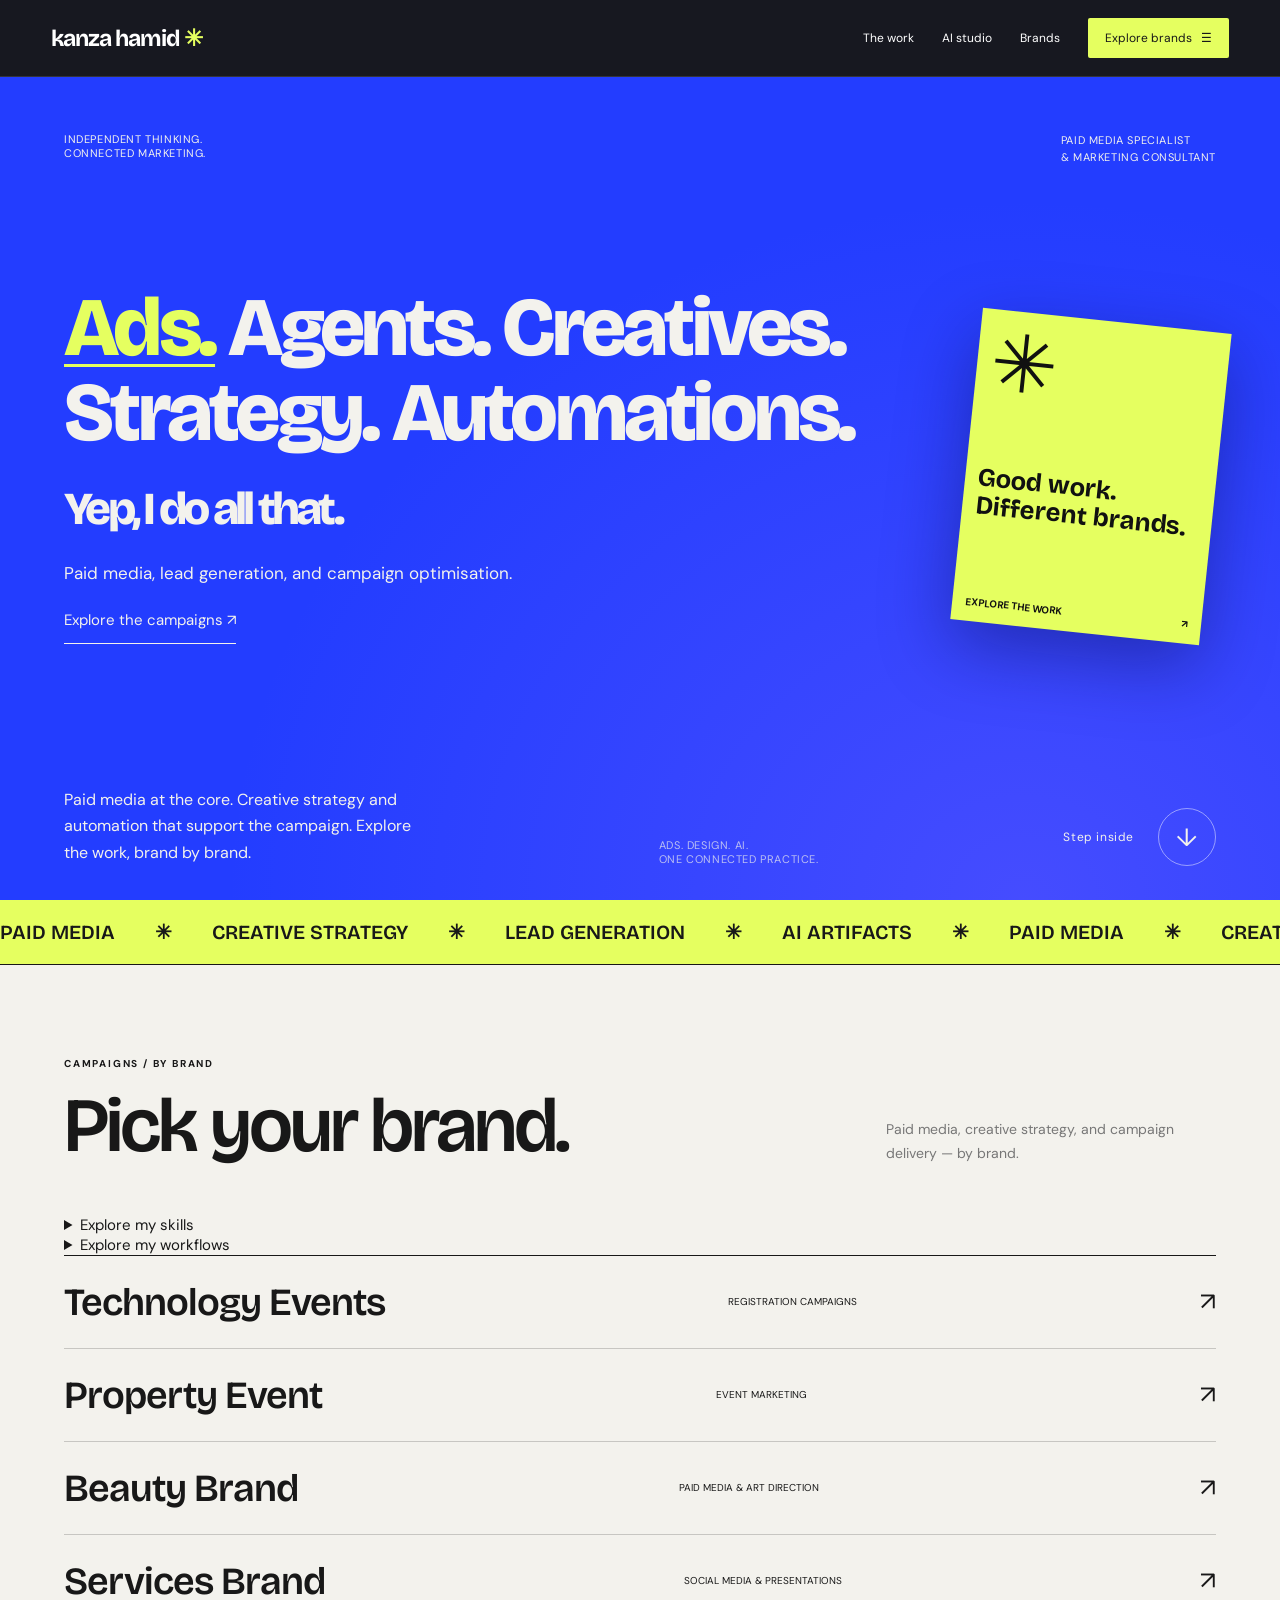
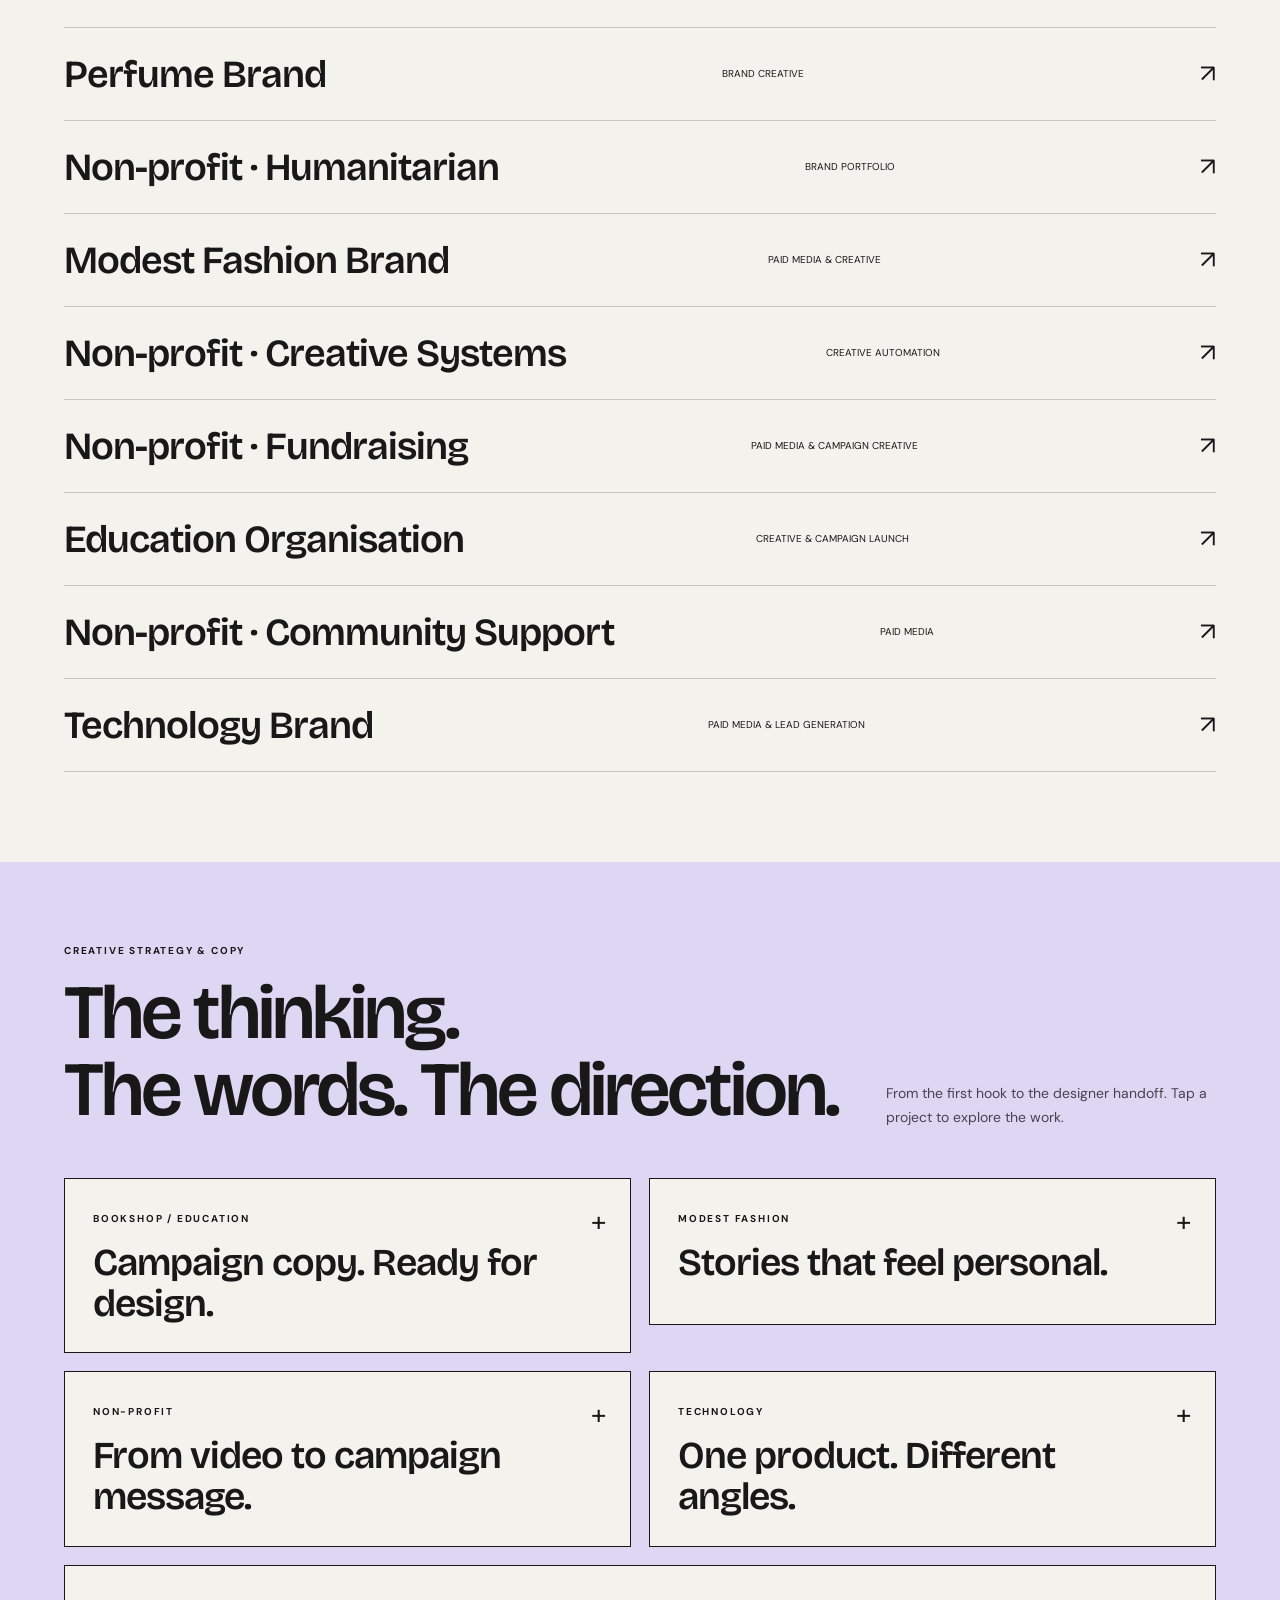
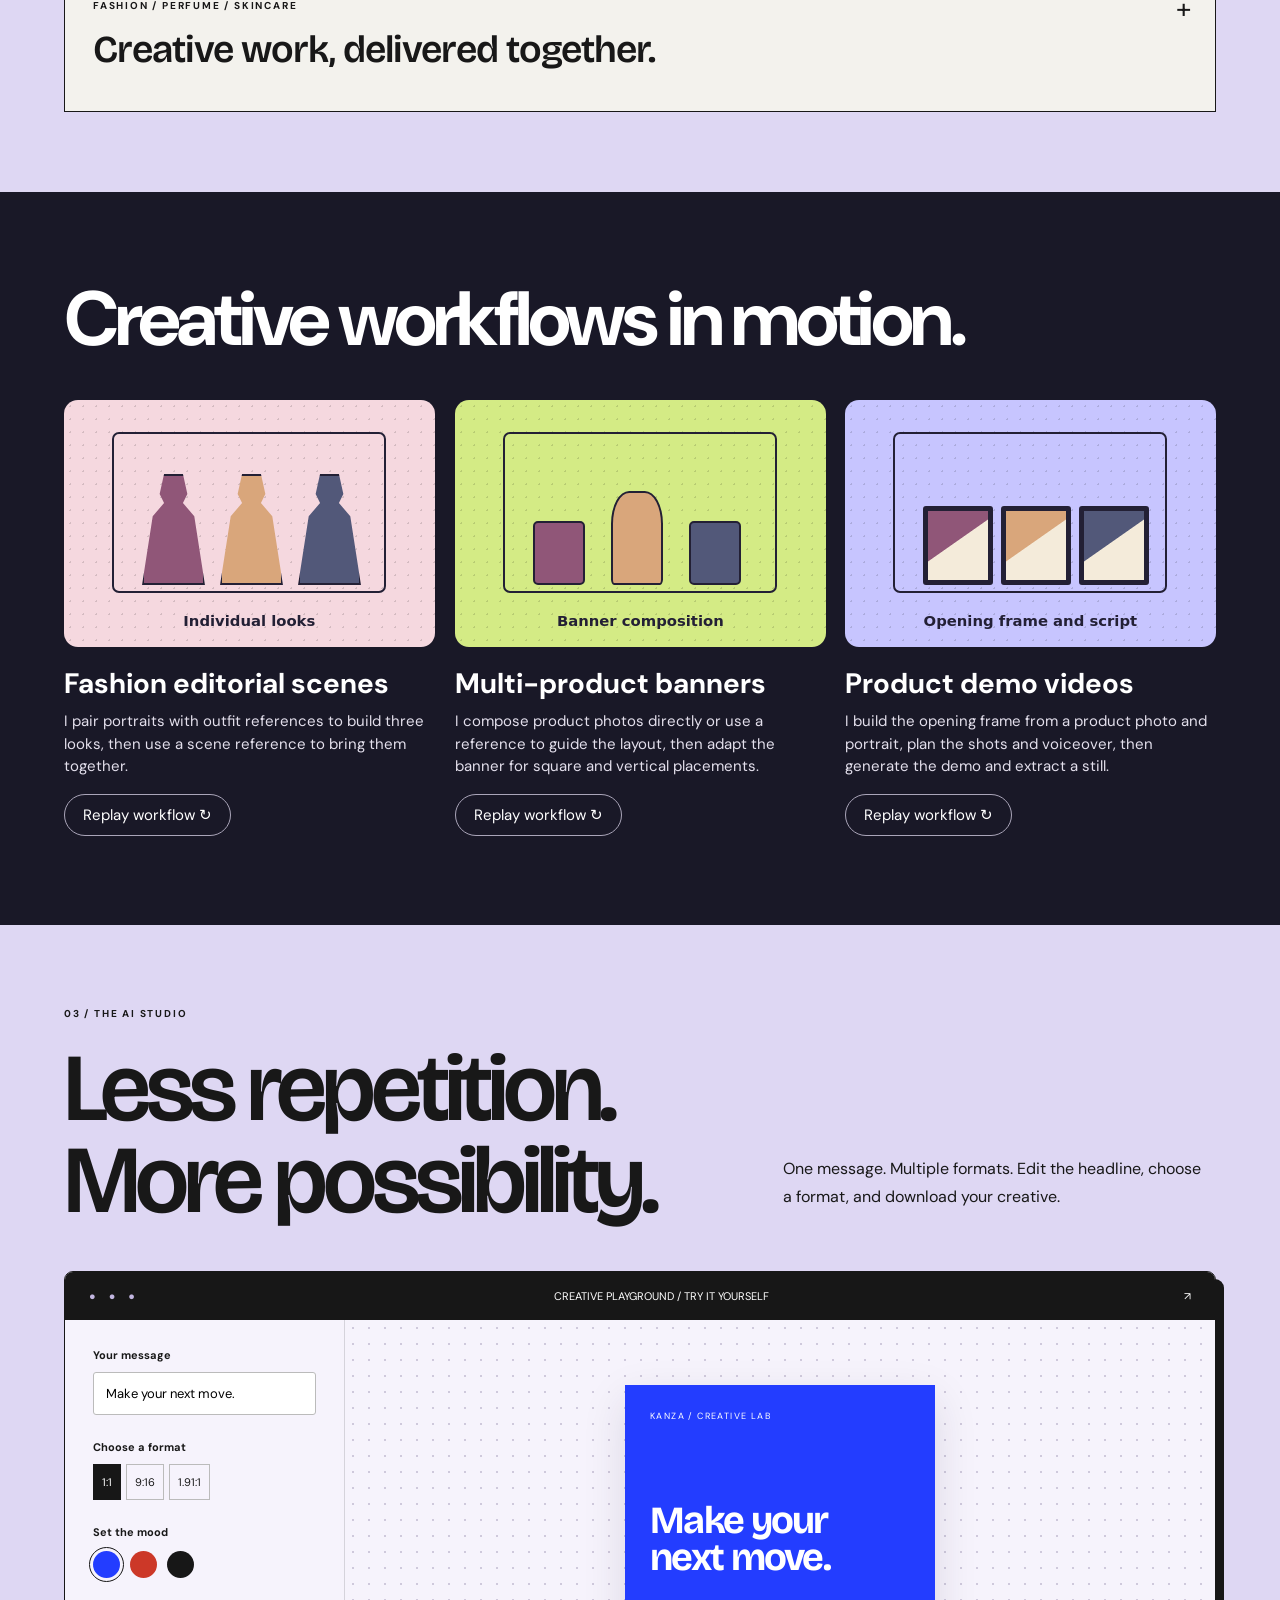
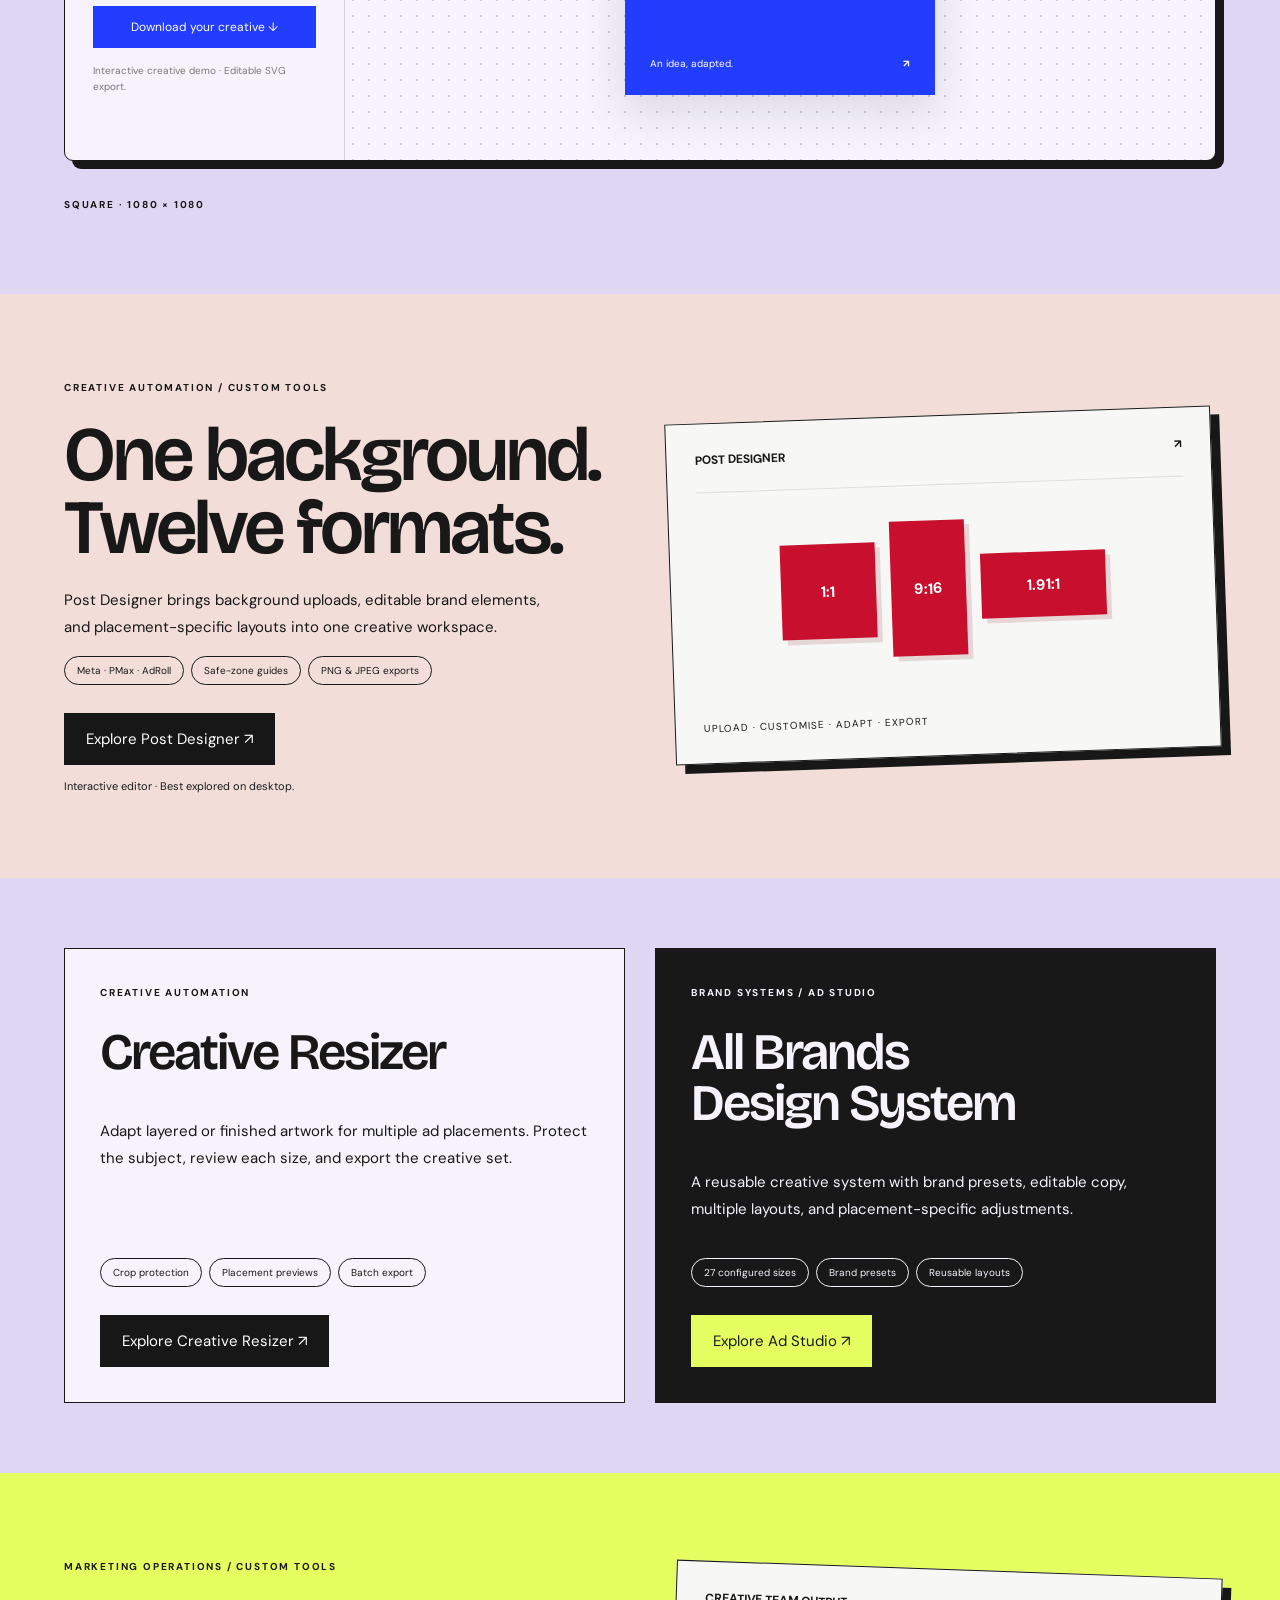
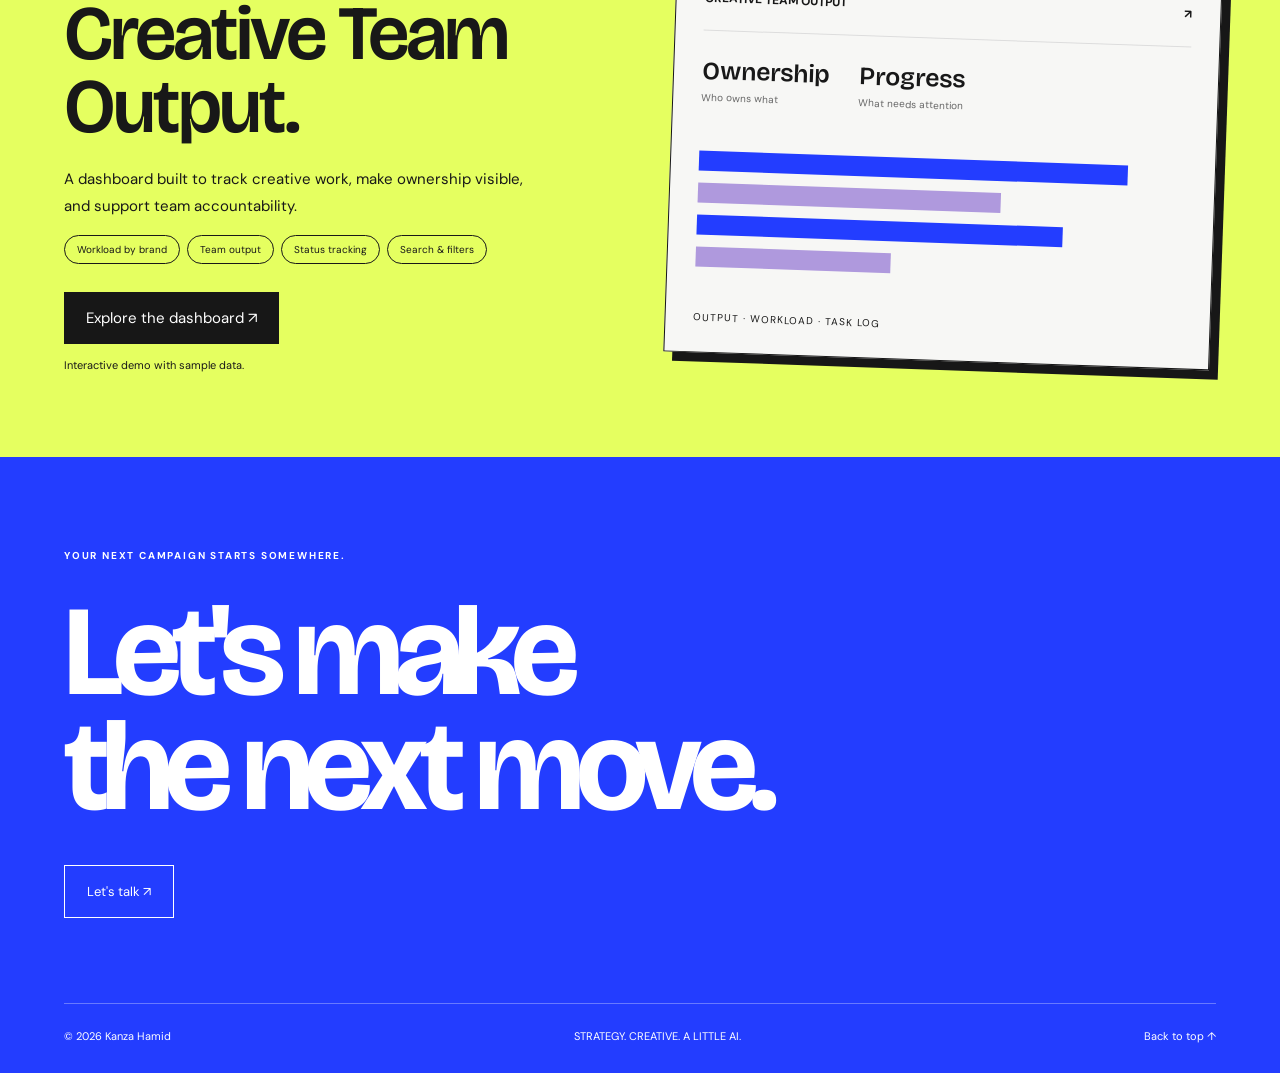
==== commit 16ed244e: "Show creative workflows in a dedicated animated section" ====
--- a/index.html
+++ b/index.html
@@ -3,11 +3,51 @@
 <main><section class="hero" id="top"><div class="hero-top"><span>INDEPENDENT THINKING.<br>CONNECTED MARKETING.</span><span>PAID MEDIA SPECIALIST<br>& MARKETING CONSULTANT</span></div><div class="hero-center interactive-hero"><div class="hero-message"><h1><span class="hero-topics" aria-label="Explore my expertise"><button type="button" data-topic="ads" aria-pressed="true">Ads.</button> <button type="button" data-topic="agents" aria-pressed="false">Agents.</button> <button type="button" data-topic="creatives" aria-pressed="false">Creatives.</button> <button type="button" data-topic="strategy" aria-pressed="false">Strategy.</button> <button type="button" data-topic="automations" aria-pressed="false">Automations.</button></span><span class="hero-punchline">Yep, I do all that.</span></h1><div class="hero-topic-detail"><p id="topic-description" aria-live="polite">Paid media, lead generation, and campaign optimisation.</p><a id="topic-link" href="#brands">Explore the campaigns ↗</a></div></div><a href="#brands" class="hero-art hero-directory" aria-label="Explore all brands"><span class="directory-mark">✳</span><strong>Good work.<br>Different brands.</strong><small><span>EXPLORE THE WORK</span><span>↗</span></small></a></div><div class="hero-foot"><p>Paid media at the core. Creative strategy and automation that support the campaign. Explore the work, brand by brand.</p><span class="hero-index">ADS. DESIGN. AI.<br>ONE CONNECTED PRACTICE.</span><a href="#brands">Step inside <span class="circle">↓</span></a></div></section>
 <div class="marquee" aria-label="Paid media, creative strategy, lead generation, AI artifacts"><div class="marquee-track" aria-hidden="true"><span>PAID MEDIA</span><b>✳</b><span>CREATIVE STRATEGY</span><b>✳</b><span>LEAD GENERATION</span><b>✳</b><span>AI ARTIFACTS</span><b>✳</b><span>PAID MEDIA</span><b>✳</b><span>CREATIVE STRATEGY</span><b>✳</b><span>LEAD GENERATION</span><b>✳</b><span>AI ARTIFACTS</span><b>✳</b></div></div>
 
-<section class="brands" id="brands"><div class="brand-head"><div><div class="eyebrow">CAMPAIGNS / BY BRAND</div><h2>Pick your brand.</h2></div><p>Paid media, creative strategy, and campaign delivery — by brand.</p></div><details><summary>Explore my skills</summary><ul><li>Paid media strategy, Meta Ads, campaign setup and optimization, lead generation and ecommerce campaigns</li><li>Creative strategy, copywriting, content writing, graphic design, art direction and shoot management</li><li>Email marketing, social media management, presentation design, event marketing, registrations and partnerships</li><li>Marketing consulting, event coordination, AI agents, creative automation, multi-format templates and team workflow dashboards</li></ul></details><details id='workflow-guide'><summary>Explore my workflows</summary><ul><li><a href='#brands'>Paid media</a> &mdash; Compare lead generation campaigns by cost per lead and ecommerce campaigns by purchases and return on ad spend. Open a category to see the reporting period and campaign results.</li><li><a href='#creative-strategy'>Creative strategy and copy</a> &mdash; Explore how a campaign hook becomes copy and a brief for the designer.</li><li><a href='post-designer.html'>Post Designer</a> &mdash; Start with a background, edit the headline and brand elements, then preview layouts for different ad placements.</li><li><a href='creative-resizer.html'>Creative Resizer</a> &mdash; Adapt a creative to multiple sizes and check the composition for each placement.</li><li><a href='creative-team-demo.html'>Team workflow dashboard</a> &mdash; Assign creative work, track its status and review team output.</li><li><a href='all-brands-studio.html'>Design system</a> &mdash; Use reusable templates to keep layouts consistent across a series of campaign assets.</li></ul></details><div class="brand-list" id="brand-list"></div><noscript><p>Technology Events · Property Event · Beauty Brand · Services Brand · Perfume Brand · Non-profit · Humanitarian · Modest Fashion Brand · Non-profit · Creative Systems · Education Organisation · Non-profit · Community Support</p></noscript></section>
+<section class="brands" id="brands"><div class="brand-head"><div><div class="eyebrow">CAMPAIGNS / BY BRAND</div><h2>Pick your brand.</h2></div><p>Paid media, creative strategy, and campaign delivery — by brand.</p></div><details><summary>Explore my skills</summary><ul><li>Paid media strategy, Meta Ads, campaign setup and optimization, lead generation and ecommerce campaigns</li><li>Creative strategy, copywriting, content writing, graphic design, art direction and shoot management</li><li>Email marketing, social media management, presentation design, event marketing, registrations and partnerships</li><li>Marketing consulting, event coordination, AI agents, creative automation, multi-format templates and team workflow dashboards</li></ul></details><details id='workflow-guide'><summary>Explore my workflows</summary><ul><li><a href='#brands'>Paid media</a> &mdash; Compare lead generation campaigns by cost per lead and ecommerce campaigns by purchases and return on ad spend. Open a category to see the reporting period and campaign results.</li><li><a href='#creative-strategy'>Creative strategy and copy</a> &mdash; Explore how a campaign hook becomes copy and a brief for the designer.</li><li><a href='post-designer.html'>Post Designer</a> &mdash; Start with a background, edit the headline and brand elements, then preview layouts for different ad placements.</li><li><a href='creative-resizer.html'>Creative Resizer</a> &mdash; Adapt a creative to multiple sizes and check the composition for each placement.</li><li><a href='creative-team-demo.html'>Team workflow dashboard</a> &mdash; Assign creative work, track its status and review team output.</li><li><a href='all-brands-studio.html'>Design system</a> &mdash; Use reusable templates to keep layouts consistent across a series of campaign assets.</li><li><a href="#creative-workflows">Creative workflows in motion</a></li></ul></details><div class="brand-list" id="brand-list"></div><noscript><p>Technology Events · Property Event · Beauty Brand · Services Brand · Perfume Brand · Non-profit · Humanitarian · Modest Fashion Brand · Non-profit · Creative Systems · Education Organisation · Non-profit · Community Support</p></noscript></section>
 
 
 <section class="strategy-work" id="creative-strategy" aria-labelledby="strategy-title"><div class="brand-head"><div><div class="eyebrow">CREATIVE STRATEGY &amp; COPY</div><h2 id="strategy-title">The thinking.<br>The words. The direction.</h2></div><p>From the first hook to the designer handoff. Tap a project to explore the work.</p></div><div class="strategy-grid"><details class="strategy-card"><summary><span class="eyebrow">BOOKSHOP / EDUCATION</span><span class="strategy-card-title">Campaign copy. Ready for design.</span><span class="strategy-toggle" aria-hidden="true">+</span></summary><div class="strategy-detail"><p>Collection campaigns, retargeting, social proof and bestseller concepts for Meta and PMax.</p><p>Hooks, on-creative copy, product selections and designer directions shaped around the audience and brand voice. Formats include square, portrait and story placements.</p></div></details><details class="strategy-card"><summary><span class="eyebrow">MODEST FASHION</span><span class="strategy-card-title">Stories that feel personal.</span><span class="strategy-toggle" aria-hidden="true">+</span></summary><div class="strategy-detail"><p>AI video scripting and storyboarding around identity, confidence and personal journeys.</p><p>First hijab, niqab and revert-journey concepts: opening hooks, narrative arcs, scene references and natural product moments. Work covers scripts and visual direction.</p></div></details><details class="strategy-card"><summary><span class="eyebrow">NON-PROFIT</span><span class="strategy-card-title">From video to campaign message.</span><span class="strategy-toggle" aria-hidden="true">+</span></summary><div class="strategy-detail"><p>Fundraising video transcripts developed into Meta ad copy.</p><p>Message-led hooks, supporting copy and calls to action that connect the story to the donation ask.</p></div></details><details class="strategy-card"><summary><span class="eyebrow">TECHNOLOGY</span><span class="strategy-card-title">One product. Different angles.</span><span class="strategy-toggle" aria-hidden="true">+</span></summary><div class="strategy-detail"><p>Product-ad concepts and AI image prompts for smart-access and connectivity products.</p><p>Authentic product visuals, overlay direction, typography hierarchy and reference-led prompts for fully composed creatives.</p></div></details><details class="strategy-card"><summary><span class="eyebrow">FASHION / PERFUME / SKINCARE</span><span class="strategy-card-title">Creative work, delivered together.</span><span class="strategy-toggle" aria-hidden="true">+</span></summary><div class="strategy-detail"><p>Team collaboration on Meta video creatives across consumer categories.</p><p>Creative coordination and team delivery across modest fashion, fragrance and skincare campaigns.</p></div></details></div></section>
-<section class="lab" id="lab"><div class="lab-head"><div><div class="eyebrow">03 / THE AI STUDIO</div><h2>Less repetition.<br>More possibility.</h2></div><p>One message. Multiple formats. Edit the headline, choose a format, and download your creative.</p></div><div class="lab-window"><div class="window-bar"><span>● ● ●</span><span>CREATIVE PLAYGROUND / TRY IT YOURSELF</span><span>↗</span></div><div class="lab-body"><div class="controls"><div class="full"><label for="headline">Your message</label><input id="headline" value="Make your next move." maxlength="50"></div><div><span class="control-label">Choose a format</span><div class="format-options"><button data-format="square" aria-pressed="true">1:1</button><button data-format="portrait" aria-pressed="false">9:16</button><button data-format="landscape" aria-pressed="false">1.91:1</button></div></div><div><span class="control-label">Set the mood</span><div class="swatches"><button aria-label="Cobalt blue" style="background:#233dff" data-color="#233dff" aria-pressed="true"></button><button aria-label="Coral red" style="background:#cc3828" data-color="#cc3828" aria-pressed="false"></button><button aria-label="Ink black" style="background:#171717" data-color="#171717" aria-pressed="false"></button></div></div><button class="download full" id="download">Download your creative ↓</button><small class="full">Interactive creative demo · Editable SVG export.</small><small class="full" id="download-status" aria-live="polite"></small></div><div class="canvas"><div class="ad-preview" id="ad-preview"><small>KANZA / CREATIVE LAB</small><strong id="ad-title">Make your next move.</strong><span>An idea, adapted. <b>↗</b></span></div></div></div></div><div class="lab-foot"><div class="eyebrow" id="canvas-status" aria-live="polite">SQUARE · 1080 × 1080</div></div></section>
+<section class="motion-work" id="creative-workflows" aria-labelledby="motion-title">
+<style>
+.motion-work{background:#191827;color:#fff;padding:clamp(36px,7vw,100px) 5vw}.motion-work h2{color:inherit;font-size:clamp(40px,6vw,84px);letter-spacing:-.055em;line-height:1;margin:0 0 .55em}.motion-grid{display:grid;grid-template-columns:repeat(3,minmax(0,1fr));gap:20px}.motion-card{min-width:0;scroll-margin-top:80px}.motion-card h3{color:inherit;font-size:clamp(22px,2.2vw,34px);margin:18px 0 8px}.motion-card p{color:#e3dfec;line-height:1.5;margin:0 0 16px}.motion-card button{color:white;background:transparent;border:1px solid #aaa5b9;border-radius:30px;padding:10px 18px;cursor:pointer;font:inherit}.motion-stage{position:relative;overflow:hidden;aspect-ratio:1.5;border-radius:14px;background-color:var(--paper);background-image:radial-gradient(#0002 1px,transparent 1px);background-size:13px 13px;color:#232035;container-type:inline-size}.motion-stage i,.motion-frame{display:block;position:absolute}.motion-frame{inset:13% 13% 22%;border:2px solid currentColor;border-radius:7px}.motion-stage i{width:17%;height:45%;bottom:25%;left:var(--x);background:var(--ink);border:2px solid #232035}.motion-stage i:nth-of-type(1){--x:21%;--ink:#905678;--dx:-40%}.motion-stage i:nth-of-type(2){--x:42%;--ink:#d9a67b;--dx:0%}.motion-stage i:nth-of-type(3){--x:63%;--ink:#525879;--dx:40%}.scene{--paper:#f5d8df}.scene i{clip-path:polygon(35% 0,65% 0,72% 18%,65% 26%,83% 38%,100% 100%,0 100%,17% 38%,35% 26%,28% 18%)}.banner{--paper:#d4eb85}.banner i{width:14%;height:26%;border-radius:5px}.banner i:nth-of-type(2){height:38%;border-radius:35% 35% 6% 6%}.film{--paper:#c7c5ff}.film i{width:19%;height:32%;background:linear-gradient(145deg,var(--ink) 45%,#f4ebda 46%);border-width:5px;border-radius:3px}.motion-stage b{position:absolute;bottom:7%;left:0;width:100%;text-align:center;font:600 clamp(11px,4cqw,15px)/1.2 system-ui}.motion-stage.run i{animation:motion-assemble 3.6s ease both}.motion-stage.run .motion-frame{animation:motion-compose 3.6s ease both}.banner.run .motion-frame{animation-name:motion-resize}.film.run i{animation-name:motion-film}
+@keyframes motion-assemble{0%,10%{transform:translate(var(--dx),-48%) scale(.65);opacity:.35}50%{transform:translate(var(--dx),0) scale(.95)}80%,100%{transform:none;opacity:1}}
+@keyframes motion-compose{0%,35%{opacity:0;transform:scale(1.2)}85%,100%{opacity:1;transform:none}}
+@keyframes motion-resize{0%{opacity:0;transform:scaleX(.2)}35%{opacity:1;transform:scaleX(.9)}65%{transform:scaleX(.58)}100%{transform:none}}
+@keyframes motion-film{0%,18%{transform:translateX(calc(40cqw - var(--x))) scale(1.3);opacity:.25}70%,100%{transform:none;opacity:1}}
+@media(max-width:800px){.motion-grid{grid-template-columns:1fr}.motion-card{max-width:540px;margin:0 auto 22px;width:100%}}
+@media(prefers-reduced-motion:reduce){.motion-stage.run *{animation:none!important}}
+</style>
+<h2 id="motion-title">Creative workflows in motion.</h2><div class="motion-grid">
+<article class="motion-card" id="fashion-editorial"><div class="motion-stage scene" aria-hidden="true" data-steps="Portraits + outfits|Individual looks|Group editorial"><span class="motion-frame"></span><i></i><i></i><i></i><b>Group editorial</b></div><h3>Fashion editorial scenes</h3><p>I pair portraits with outfit references to build three looks, then use a scene reference to bring them together.</p><button type="button" aria-label="Play fashion editorial scenes workflow">Play workflow ↗</button></article>
+<article class="motion-card" id="product-banners"><div class="motion-stage banner" aria-hidden="true" data-steps="Product photos|Banner composition|Placement variations"><span class="motion-frame"></span><i></i><i></i><i></i><b>Placement variations</b></div><h3>Multi-product banners</h3><p>I compose product photos directly or use a reference to guide the layout, then adapt the banner for square and vertical placements.</p><button type="button" aria-label="Play multi-product banners workflow">Play workflow ↗</button></article>
+<article class="motion-card" id="product-video"><div class="motion-stage film" aria-hidden="true" data-steps="Product + portrait|Opening frame and script|Eight-second demo + still"><span class="motion-frame"></span><i></i><i></i><i></i><b>Eight-second demo + still</b></div><h3>Product demo videos</h3><p>I build the opening frame from a product photo and portrait, plan the shots and voiceover, then generate the demo and extract a still.</p><button type="button" aria-label="Play product demo videos workflow">Play workflow ↗</button></article>
+</div><script>
+(() => {
+  for (const card of document.querySelectorAll('.motion-card')) {
+    const stage = card.querySelector('.motion-stage');
+    const label = stage.querySelector('b');
+    const steps = stage.dataset.steps.split('|');
+    const button = card.querySelector('button');
+    let timers = [];
+    function play() {
+      timers.forEach(clearTimeout);
+      stage.classList.remove('run');
+      void stage.offsetWidth;
+      stage.classList.add('run');
+      label.textContent = steps[0];
+      timers = steps.slice(1).map((step, i) => setTimeout(() => { label.textContent = step; }, (i + 1) * 1200));
+      button.textContent = 'Replay workflow ↻';
+    }
+    button.addEventListener('click', play);
+    if ('IntersectionObserver' in window && !matchMedia('(prefers-reduced-motion: reduce)').matches) {
+      const observer = new IntersectionObserver(entries => {
+        if (entries.some(entry => entry.isIntersecting)) { observer.disconnect(); play(); }
+      }, {threshold: .45});
+      observer.observe(stage);
+    }
+  }
+})();
+</script></section><section class="lab" id="lab"><div class="lab-head"><div><div class="eyebrow">03 / THE AI STUDIO</div><h2>Less repetition.<br>More possibility.</h2></div><p>One message. Multiple formats. Edit the headline, choose a format, and download your creative.</p></div><div class="lab-window"><div class="window-bar"><span>● ● ●</span><span>CREATIVE PLAYGROUND / TRY IT YOURSELF</span><span>↗</span></div><div class="lab-body"><div class="controls"><div class="full"><label for="headline">Your message</label><input id="headline" value="Make your next move." maxlength="50"></div><div><span class="control-label">Choose a format</span><div class="format-options"><button data-format="square" aria-pressed="true">1:1</button><button data-format="portrait" aria-pressed="false">9:16</button><button data-format="landscape" aria-pressed="false">1.91:1</button></div></div><div><span class="control-label">Set the mood</span><div class="swatches"><button aria-label="Cobalt blue" style="background:#233dff" data-color="#233dff" aria-pressed="true"></button><button aria-label="Coral red" style="background:#cc3828" data-color="#cc3828" aria-pressed="false"></button><button aria-label="Ink black" style="background:#171717" data-color="#171717" aria-pressed="false"></button></div></div><button class="download full" id="download">Download your creative ↓</button><small class="full">Interactive creative demo · Editable SVG export.</small><small class="full" id="download-status" aria-live="polite"></small></div><div class="canvas"><div class="ad-preview" id="ad-preview"><small>KANZA / CREATIVE LAB</small><strong id="ad-title">Make your next move.</strong><span>An idea, adapted. <b>↗</b></span></div></div></div></div><div class="lab-foot"><div class="eyebrow" id="canvas-status" aria-live="polite">SQUARE · 1080 × 1080</div></div></section>
 
 
 <section class="dashboard-project post-designer-project" id="post-designer"><div><div class="eyebrow">CREATIVE AUTOMATION / CUSTOM TOOLS</div><h2>One background.<br>Twelve formats.</h2><p>Post Designer brings background uploads, editable brand elements, and placement-specific layouts into one creative workspace.</p><div class="tags"><span>Meta · PMax · AdRoll</span><span>Safe-zone guides</span><span>PNG & JPEG exports</span></div><button id="open-designer" class="dashboard-launch">Explore Post Designer ↗</button><small>Interactive editor · Best explored on desktop.</small></div><button class="dashboard-card designer-card" data-designer-open aria-label="Open Post Designer"><div class="dash-card-header">POST DESIGNER <span>↗</span></div><div class="designer-formats" aria-hidden="true"><div>1:1</div><div>9:16</div><div>1.91:1</div></div><div class="dash-card-footer">UPLOAD · CUSTOMISE · ADAPT · EXPORT</div></button></section><section class="automation-pair" id="automation-systems"><article><div class="eyebrow">CREATIVE AUTOMATION</div><h2>Creative Resizer</h2><p>Adapt layered or finished artwork for multiple ad placements. Protect the subject, review each size, and export the creative set.</p><div class="tags"><span>Crop protection</span><span>Placement previews</span><span>Batch export</span></div><button class="dashboard-launch" data-system="resizer">Explore Creative Resizer ↗</button></article><article><div class="eyebrow">BRAND SYSTEMS / AD STUDIO</div><h2>All Brands<br>Design System</h2><p>A reusable creative system with brand presets, editable copy, multiple layouts, and placement-specific adjustments.</p><div class="tags"><span>27 configured sizes</span><span>Brand presets</span><span>Reusable layouts</span></div><button class="dashboard-launch" data-system="studio">Explore Ad Studio ↗</button></article></section><section class="dashboard-project" id="team-dashboard"><div><div class="eyebrow">MARKETING OPERATIONS / CUSTOM TOOLS</div><h2>Creative Team<br>Output.</h2><p>A dashboard built to track creative work, make ownership visible, and support team accountability.</p><div class="tags"><span>Workload by brand</span><span>Team output</span><span>Status tracking</span><span>Search & filters</span></div><button id="open-dashboard" class="dashboard-launch">Explore the dashboard ↗</button><small>Interactive demo with sample data.</small></div><button class="dashboard-card" data-dashboard-open aria-label="Explore Creative Team Output dashboard"><div class="dash-card-header">CREATIVE TEAM OUTPUT <span>↗</span></div><div class="dash-mini-metrics"><div><b>Ownership</b><span>Who owns what</span></div><div><b>Progress</b><span>What needs attention</span></div></div><div class="dash-mini-chart" aria-hidden="true"><i style="width:88%"></i><i style="width:62%"></i><i style="width:75%"></i><i style="width:40%"></i></div><div class="dash-card-footer">OUTPUT · WORKLOAD · TASK LOG</div></button></section><section class="contact" id="contact"><div class="eyebrow">YOUR NEXT CAMPAIGN STARTS SOMEWHERE.</div><h2>Let's make<br>the next move.</h2><button id="contact-button">Let's talk ↗</button><footer class="footer"><span>© 2026 Kanza Hamid</span><span>STRATEGY. CREATIVE. A LITTLE AI.</span><a href="#top">Back to top ↑</a></footer></section></main><dialog class="dialog" id="modal" aria-labelledby="modal-title"><button class="dialog-close" aria-label="Close dialog">×</button><div id="modal-content"></div></dialog><script src="portfolio.js" defer></script></body></html>
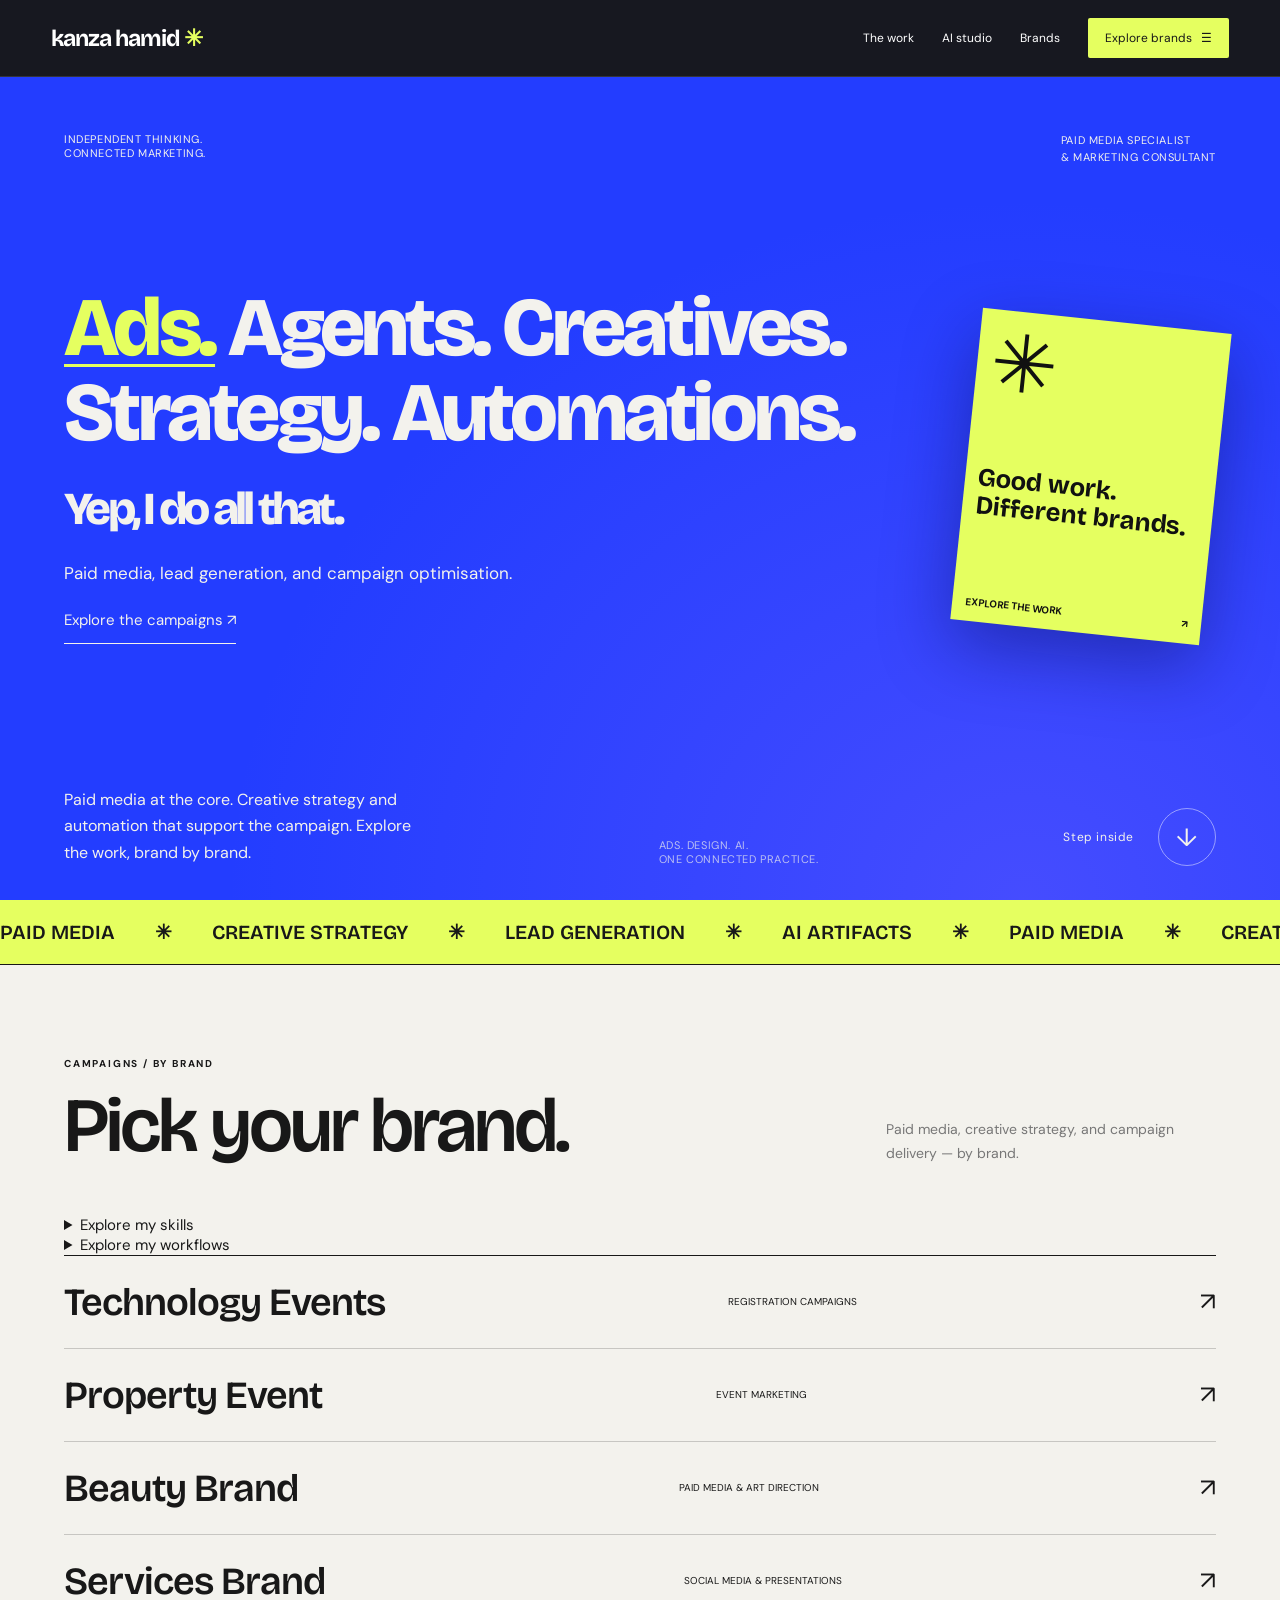
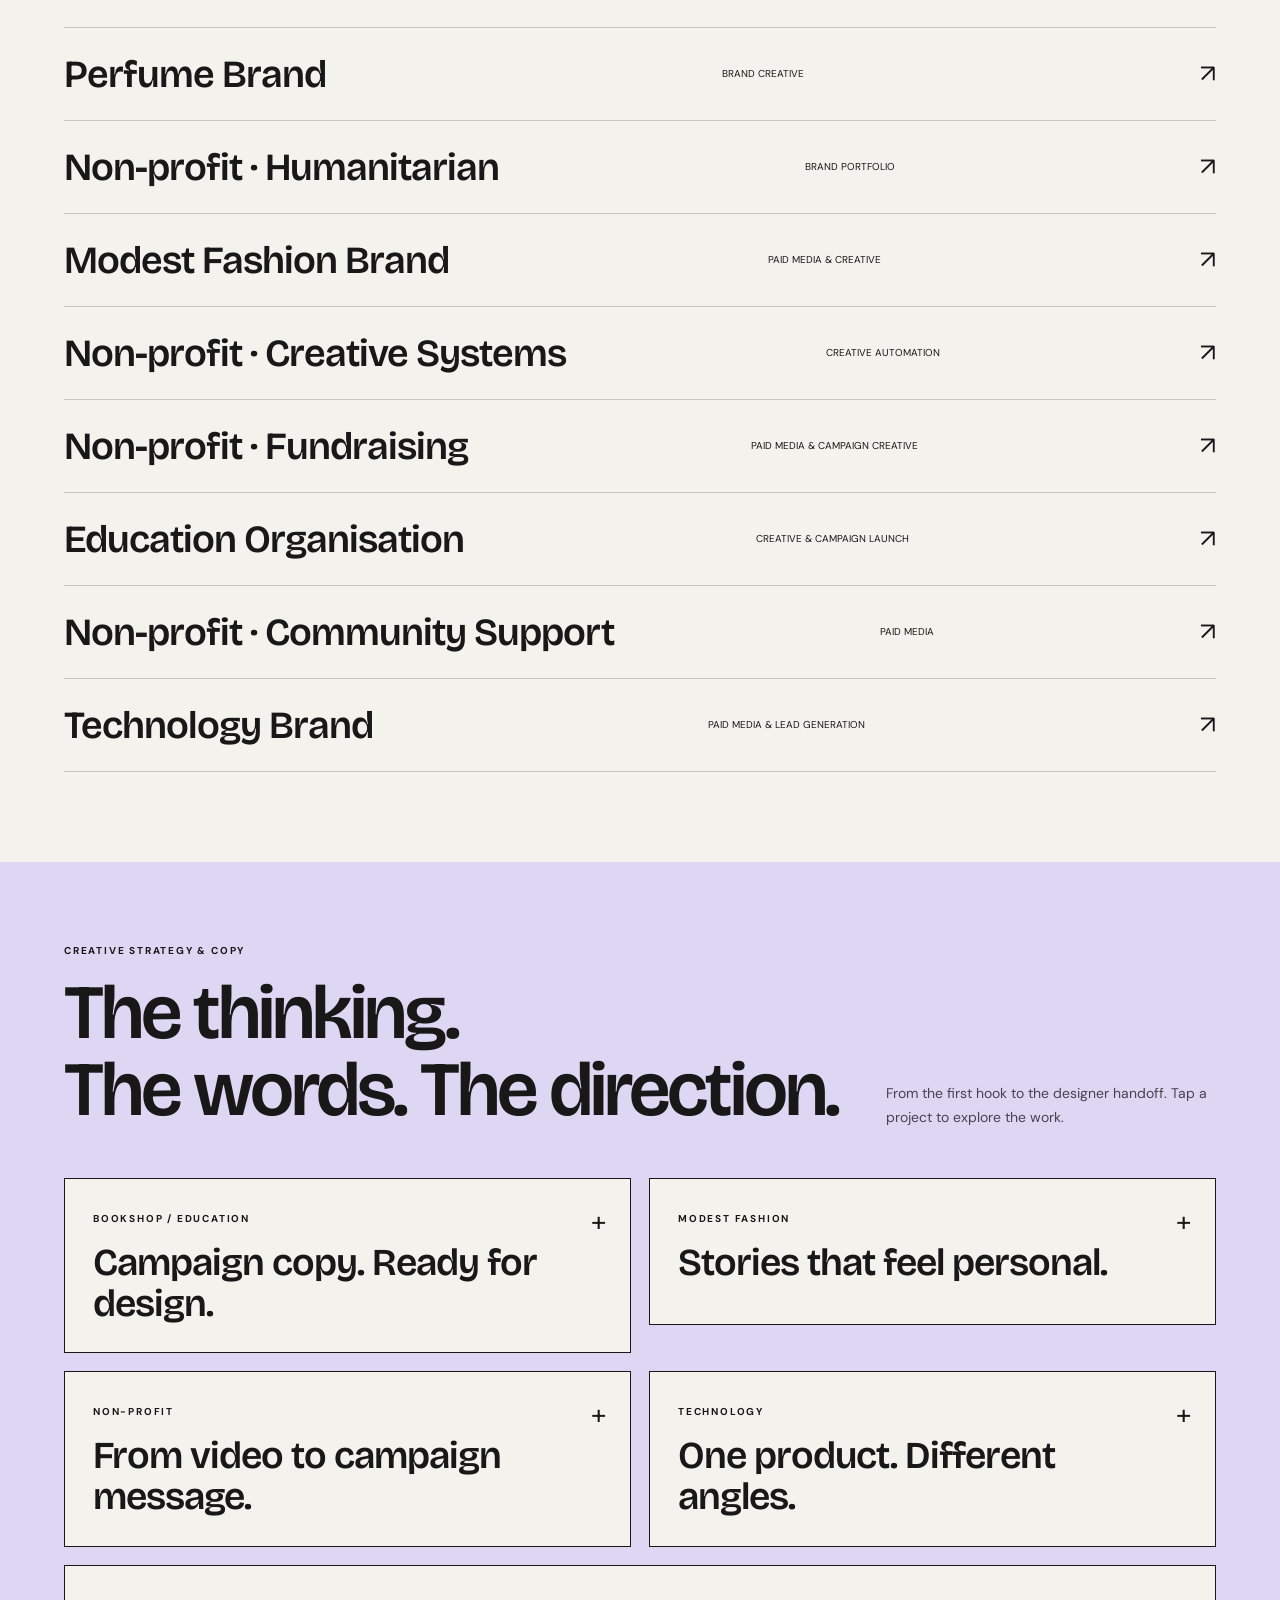
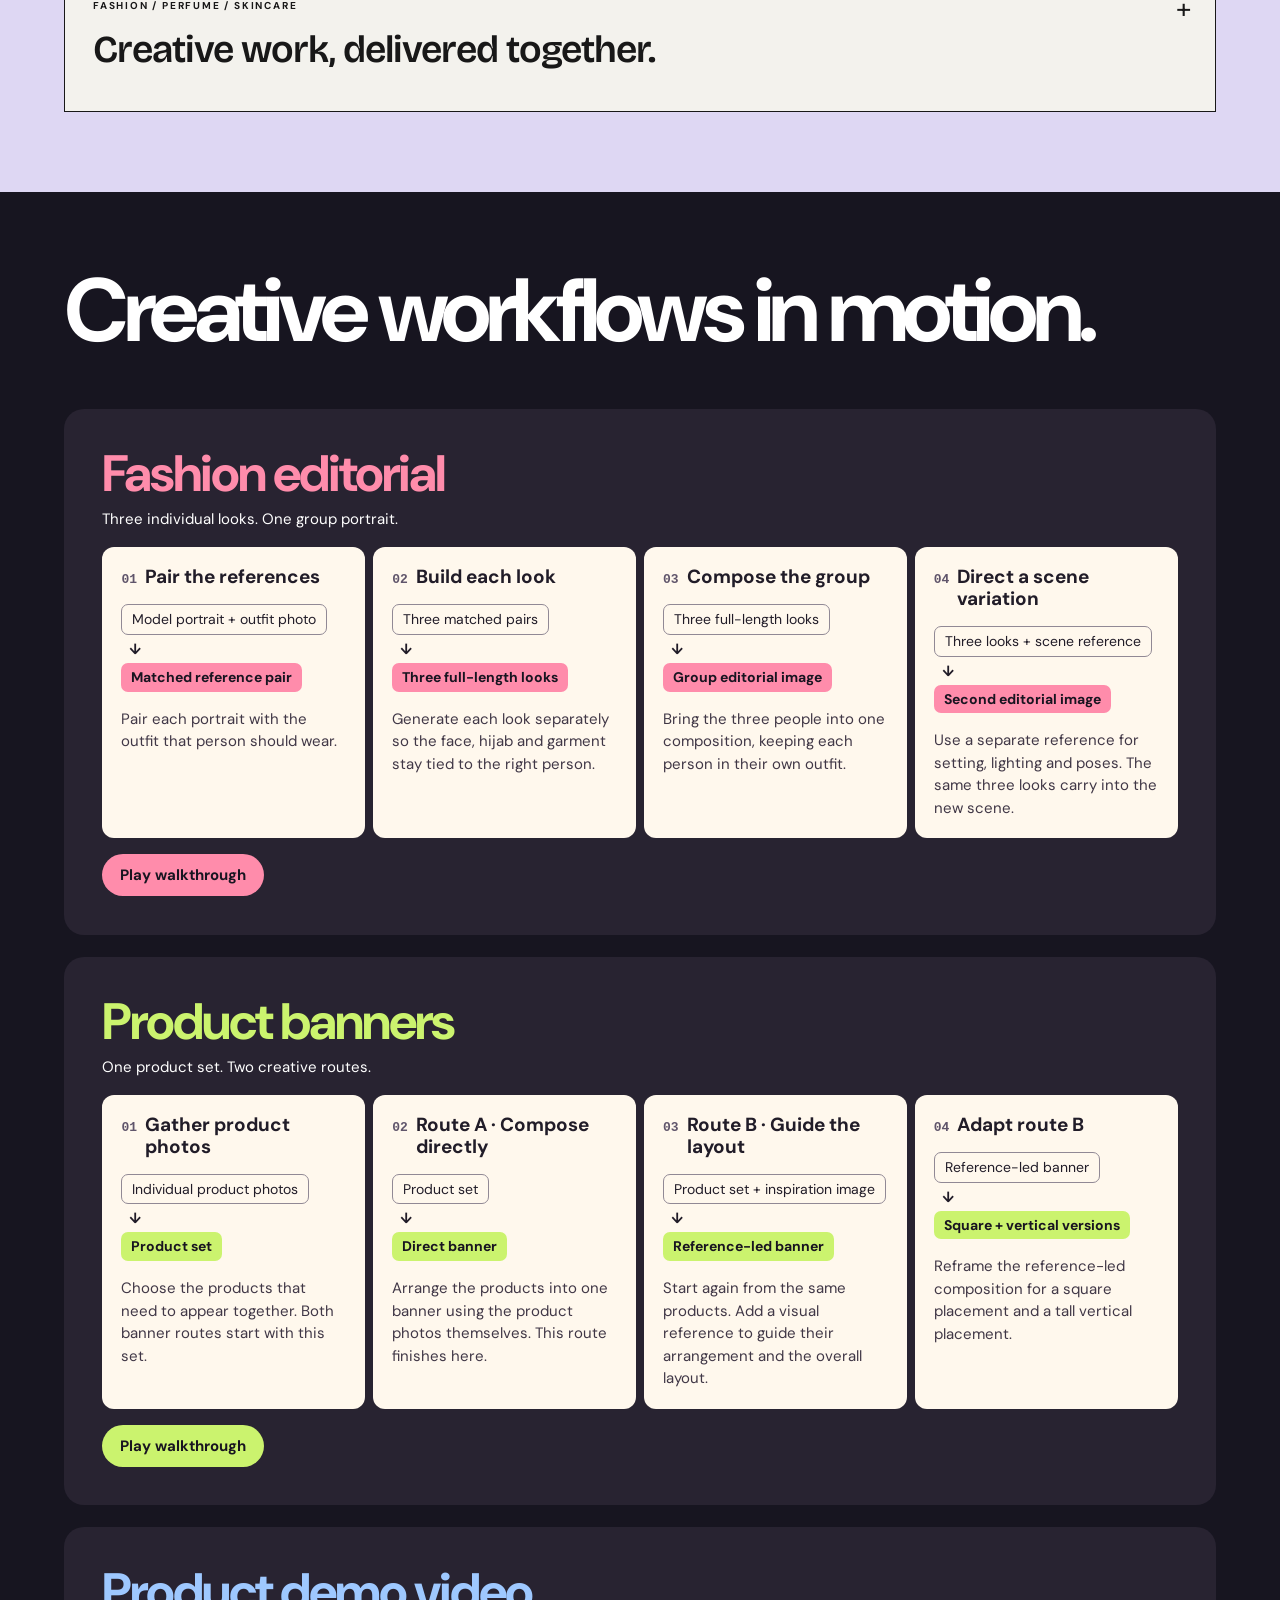
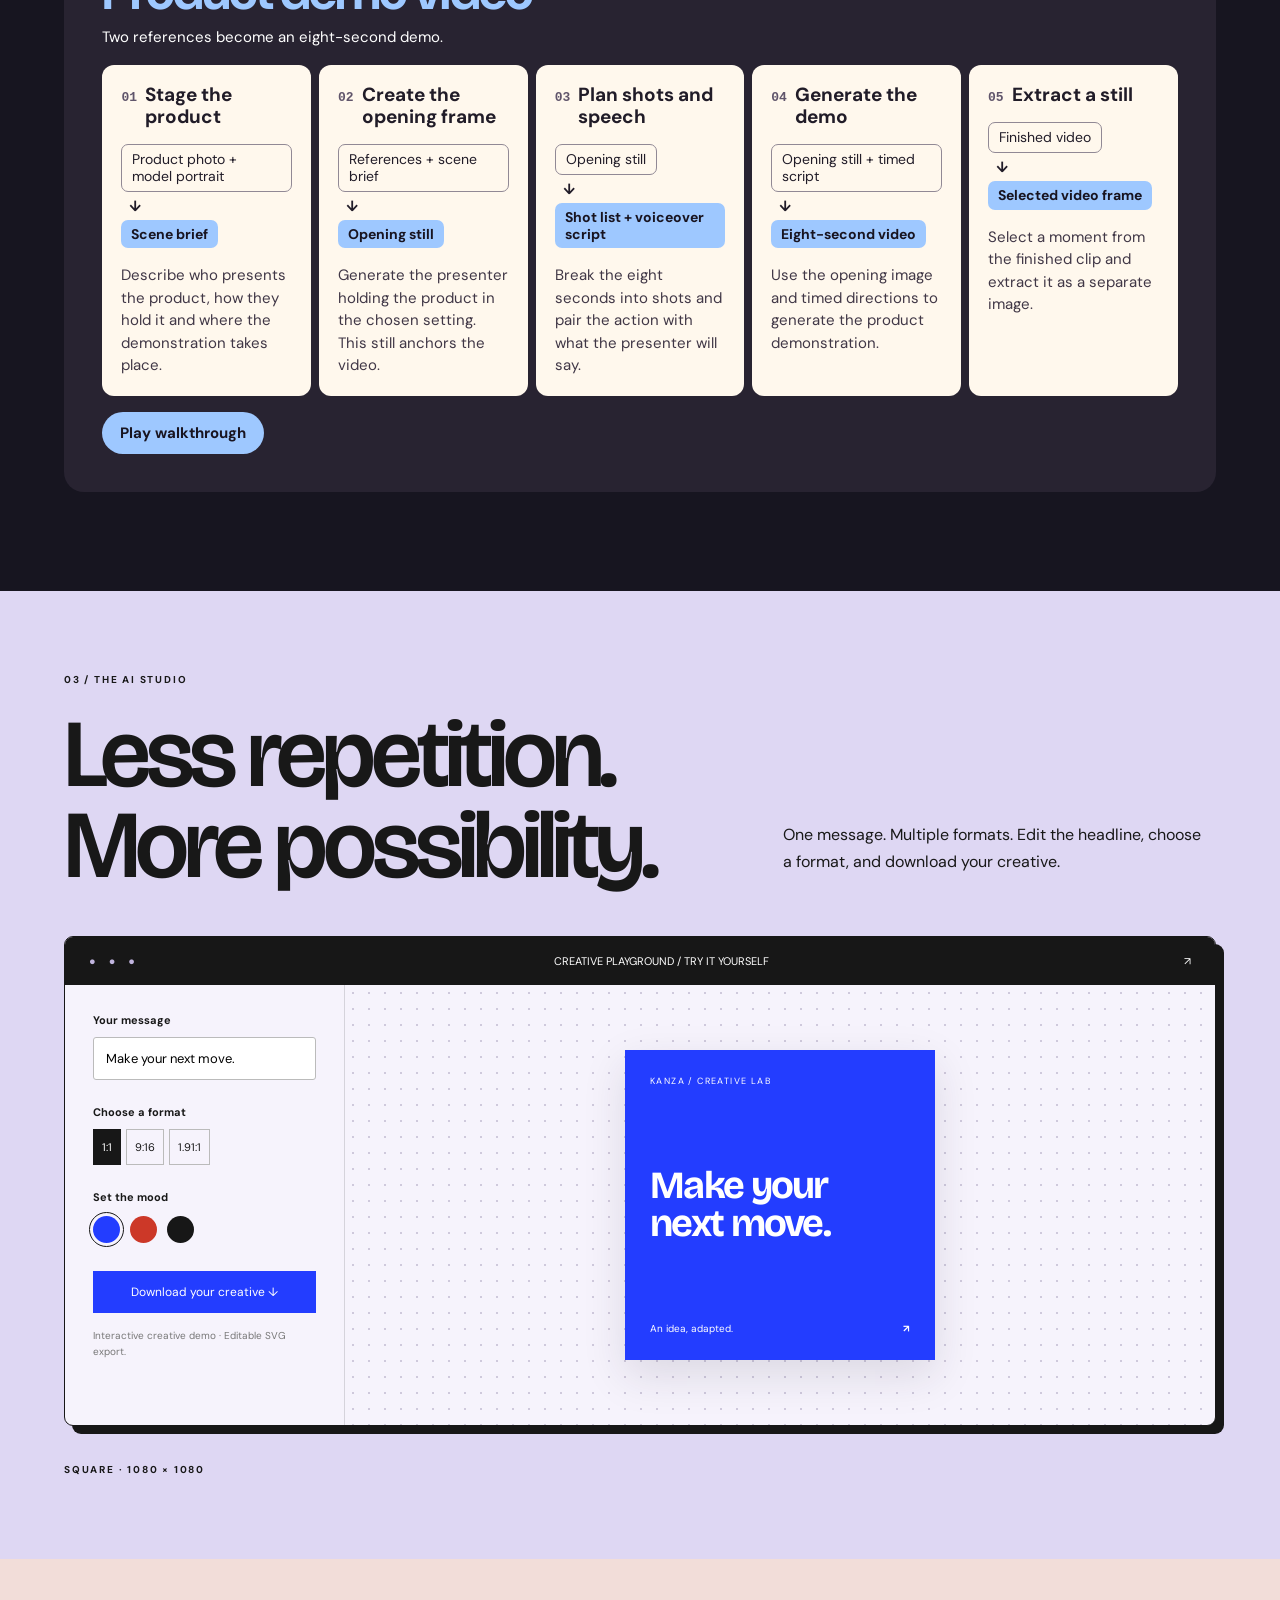
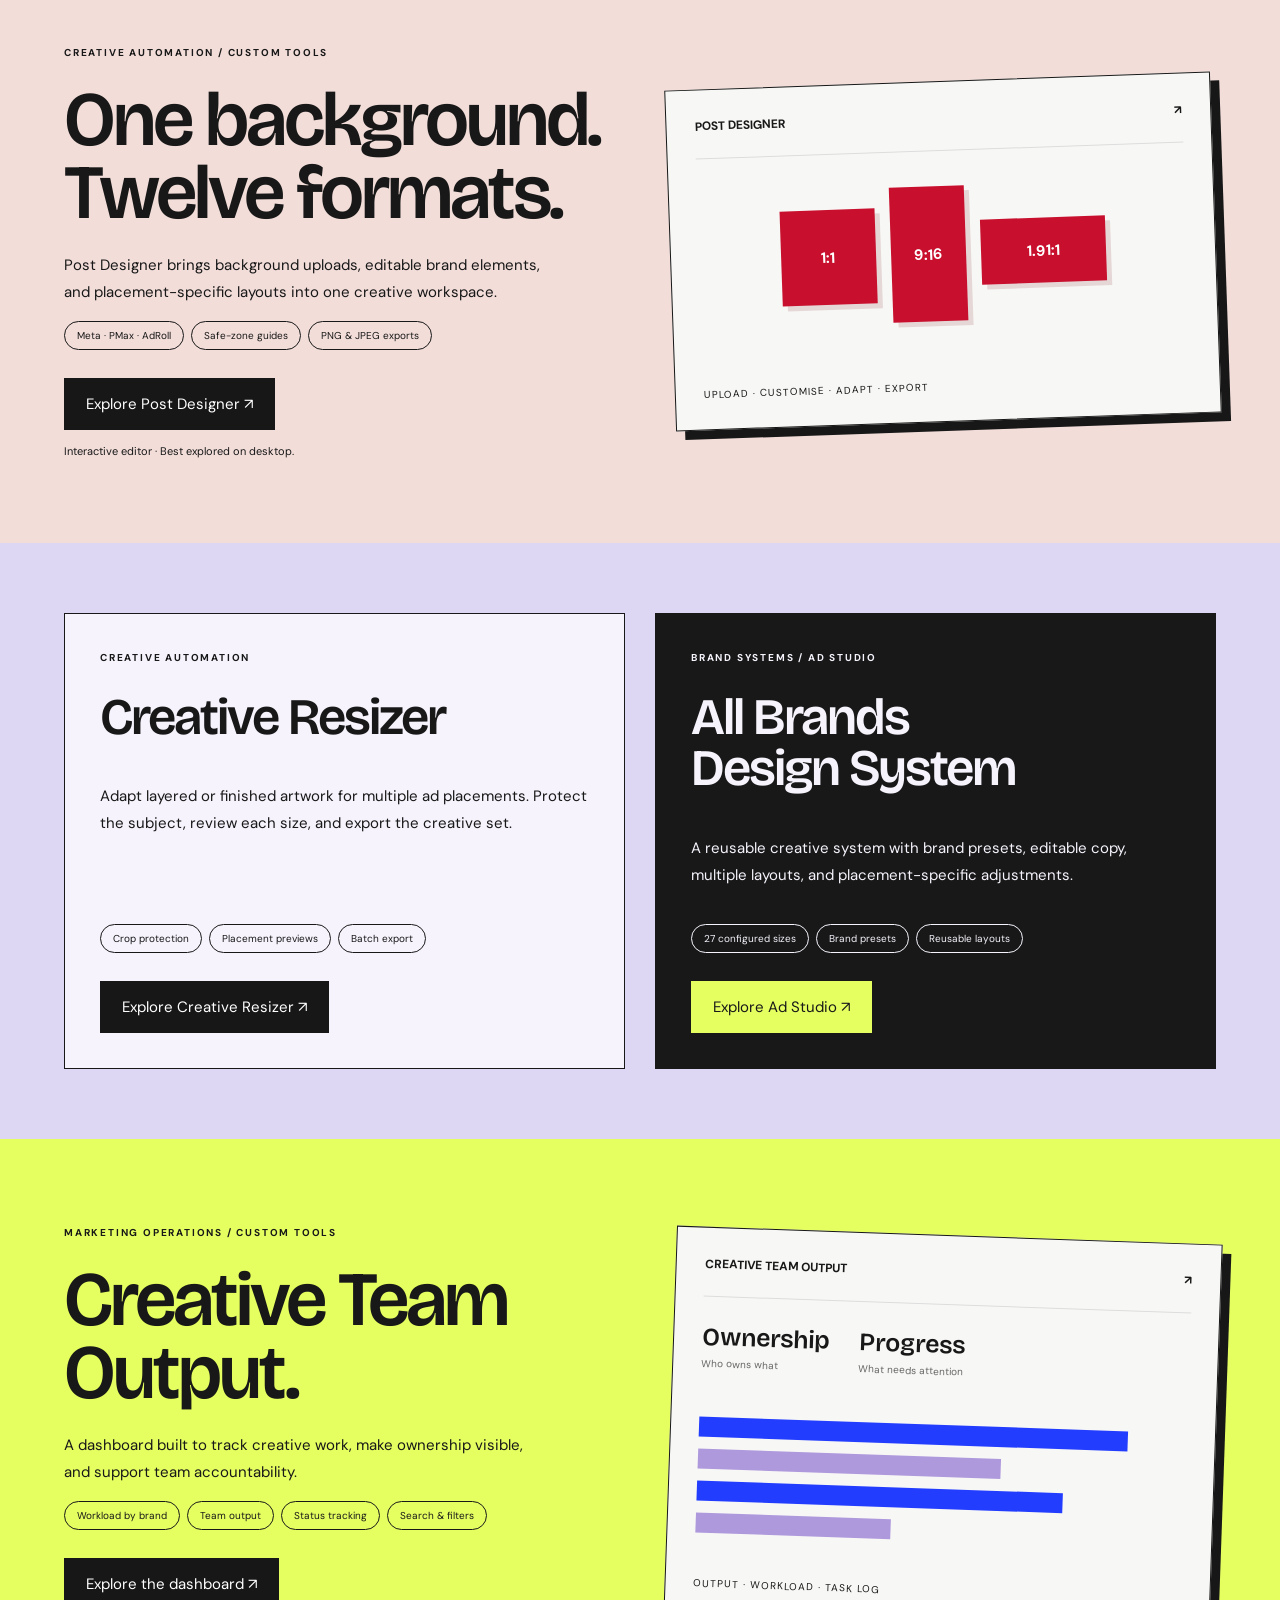
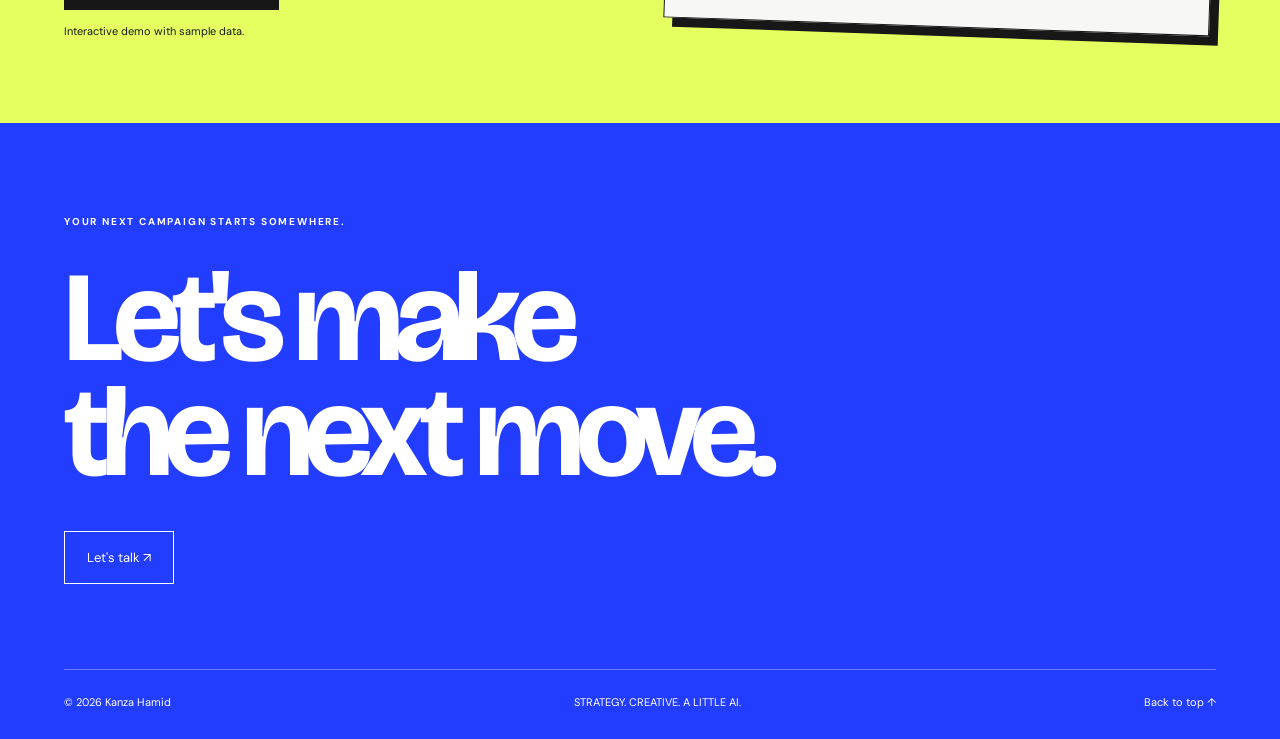
==== commit 29da72b8: "Illustrate each creative workflow from references to output" ====
--- a/index.html
+++ b/index.html
@@ -7,46 +7,43 @@
 
 
 <section class="strategy-work" id="creative-strategy" aria-labelledby="strategy-title"><div class="brand-head"><div><div class="eyebrow">CREATIVE STRATEGY &amp; COPY</div><h2 id="strategy-title">The thinking.<br>The words. The direction.</h2></div><p>From the first hook to the designer handoff. Tap a project to explore the work.</p></div><div class="strategy-grid"><details class="strategy-card"><summary><span class="eyebrow">BOOKSHOP / EDUCATION</span><span class="strategy-card-title">Campaign copy. Ready for design.</span><span class="strategy-toggle" aria-hidden="true">+</span></summary><div class="strategy-detail"><p>Collection campaigns, retargeting, social proof and bestseller concepts for Meta and PMax.</p><p>Hooks, on-creative copy, product selections and designer directions shaped around the audience and brand voice. Formats include square, portrait and story placements.</p></div></details><details class="strategy-card"><summary><span class="eyebrow">MODEST FASHION</span><span class="strategy-card-title">Stories that feel personal.</span><span class="strategy-toggle" aria-hidden="true">+</span></summary><div class="strategy-detail"><p>AI video scripting and storyboarding around identity, confidence and personal journeys.</p><p>First hijab, niqab and revert-journey concepts: opening hooks, narrative arcs, scene references and natural product moments. Work covers scripts and visual direction.</p></div></details><details class="strategy-card"><summary><span class="eyebrow">NON-PROFIT</span><span class="strategy-card-title">From video to campaign message.</span><span class="strategy-toggle" aria-hidden="true">+</span></summary><div class="strategy-detail"><p>Fundraising video transcripts developed into Meta ad copy.</p><p>Message-led hooks, supporting copy and calls to action that connect the story to the donation ask.</p></div></details><details class="strategy-card"><summary><span class="eyebrow">TECHNOLOGY</span><span class="strategy-card-title">One product. Different angles.</span><span class="strategy-toggle" aria-hidden="true">+</span></summary><div class="strategy-detail"><p>Product-ad concepts and AI image prompts for smart-access and connectivity products.</p><p>Authentic product visuals, overlay direction, typography hierarchy and reference-led prompts for fully composed creatives.</p></div></details><details class="strategy-card"><summary><span class="eyebrow">FASHION / PERFUME / SKINCARE</span><span class="strategy-card-title">Creative work, delivered together.</span><span class="strategy-toggle" aria-hidden="true">+</span></summary><div class="strategy-detail"><p>Team collaboration on Meta video creatives across consumer categories.</p><p>Creative coordination and team delivery across modest fashion, fragrance and skincare campaigns.</p></div></details></div></section>
-<section class="motion-work" id="creative-workflows" aria-labelledby="motion-title">
+<section class="processes" id="creative-workflows" aria-labelledby="motion-title">
 <style>
-.motion-work{background:#191827;color:#fff;padding:clamp(36px,7vw,100px) 5vw}.motion-work h2{color:inherit;font-size:clamp(40px,6vw,84px);letter-spacing:-.055em;line-height:1;margin:0 0 .55em}.motion-grid{display:grid;grid-template-columns:repeat(3,minmax(0,1fr));gap:20px}.motion-card{min-width:0;scroll-margin-top:80px}.motion-card h3{color:inherit;font-size:clamp(22px,2.2vw,34px);margin:18px 0 8px}.motion-card p{color:#e3dfec;line-height:1.5;margin:0 0 16px}.motion-card button{color:white;background:transparent;border:1px solid #aaa5b9;border-radius:30px;padding:10px 18px;cursor:pointer;font:inherit}.motion-stage{position:relative;overflow:hidden;aspect-ratio:1.5;border-radius:14px;background-color:var(--paper);background-image:radial-gradient(#0002 1px,transparent 1px);background-size:13px 13px;color:#232035;container-type:inline-size}.motion-stage i,.motion-frame{display:block;position:absolute}.motion-frame{inset:13% 13% 22%;border:2px solid currentColor;border-radius:7px}.motion-stage i{width:17%;height:45%;bottom:25%;left:var(--x);background:var(--ink);border:2px solid #232035}.motion-stage i:nth-of-type(1){--x:21%;--ink:#905678;--dx:-40%}.motion-stage i:nth-of-type(2){--x:42%;--ink:#d9a67b;--dx:0%}.motion-stage i:nth-of-type(3){--x:63%;--ink:#525879;--dx:40%}.scene{--paper:#f5d8df}.scene i{clip-path:polygon(35% 0,65% 0,72% 18%,65% 26%,83% 38%,100% 100%,0 100%,17% 38%,35% 26%,28% 18%)}.banner{--paper:#d4eb85}.banner i{width:14%;height:26%;border-radius:5px}.banner i:nth-of-type(2){height:38%;border-radius:35% 35% 6% 6%}.film{--paper:#c7c5ff}.film i{width:19%;height:32%;background:linear-gradient(145deg,var(--ink) 45%,#f4ebda 46%);border-width:5px;border-radius:3px}.motion-stage b{position:absolute;bottom:7%;left:0;width:100%;text-align:center;font:600 clamp(11px,4cqw,15px)/1.2 system-ui}.motion-stage.run i{animation:motion-assemble 3.6s ease both}.motion-stage.run .motion-frame{animation:motion-compose 3.6s ease both}.banner.run .motion-frame{animation-name:motion-resize}.film.run i{animation-name:motion-film}
-@keyframes motion-assemble{0%,10%{transform:translate(var(--dx),-48%) scale(.65);opacity:.35}50%{transform:translate(var(--dx),0) scale(.95)}80%,100%{transform:none;opacity:1}}
-@keyframes motion-compose{0%,35%{opacity:0;transform:scale(1.2)}85%,100%{opacity:1;transform:none}}
-@keyframes motion-resize{0%{opacity:0;transform:scaleX(.2)}35%{opacity:1;transform:scaleX(.9)}65%{transform:scaleX(.58)}100%{transform:none}}
-@keyframes motion-film{0%,18%{transform:translateX(calc(40cqw - var(--x))) scale(1.3);opacity:.25}70%,100%{transform:none;opacity:1}}
-@media(max-width:800px){.motion-grid{grid-template-columns:1fr}.motion-card{max-width:540px;margin:0 auto 22px;width:100%}}
-@media(prefers-reduced-motion:reduce){.motion-stage.run *{animation:none!important}}
-</style>
-<h2 id="motion-title">Creative workflows in motion.</h2><div class="motion-grid">
-<article class="motion-card" id="fashion-editorial"><div class="motion-stage scene" aria-hidden="true" data-steps="Portraits + outfits|Individual looks|Group editorial"><span class="motion-frame"></span><i></i><i></i><i></i><b>Group editorial</b></div><h3>Fashion editorial scenes</h3><p>I pair portraits with outfit references to build three looks, then use a scene reference to bring them together.</p><button type="button" aria-label="Play fashion editorial scenes workflow">Play workflow ↗</button></article>
-<article class="motion-card" id="product-banners"><div class="motion-stage banner" aria-hidden="true" data-steps="Product photos|Banner composition|Placement variations"><span class="motion-frame"></span><i></i><i></i><i></i><b>Placement variations</b></div><h3>Multi-product banners</h3><p>I compose product photos directly or use a reference to guide the layout, then adapt the banner for square and vertical placements.</p><button type="button" aria-label="Play multi-product banners workflow">Play workflow ↗</button></article>
-<article class="motion-card" id="product-video"><div class="motion-stage film" aria-hidden="true" data-steps="Product + portrait|Opening frame and script|Eight-second demo + still"><span class="motion-frame"></span><i></i><i></i><i></i><b>Eight-second demo + still</b></div><h3>Product demo videos</h3><p>I build the opening frame from a product photo and portrait, plan the shots and voiceover, then generate the demo and extract a still.</p><button type="button" aria-label="Play product demo videos workflow">Play workflow ↗</button></article>
-</div><script>
-(() => {
-  for (const card of document.querySelectorAll('.motion-card')) {
-    const stage = card.querySelector('.motion-stage');
-    const label = stage.querySelector('b');
-    const steps = stage.dataset.steps.split('|');
-    const button = card.querySelector('button');
-    let timers = [];
-    function play() {
-      timers.forEach(clearTimeout);
-      stage.classList.remove('run');
-      void stage.offsetWidth;
-      stage.classList.add('run');
-      label.textContent = steps[0];
-      timers = steps.slice(1).map((step, i) => setTimeout(() => { label.textContent = step; }, (i + 1) * 1200));
-      button.textContent = 'Replay workflow ↻';
-    }
-    button.addEventListener('click', play);
-    if ('IntersectionObserver' in window && !matchMedia('(prefers-reduced-motion: reduce)').matches) {
-      const observer = new IntersectionObserver(entries => {
-        if (entries.some(entry => entry.isIntersecting)) { observer.disconnect(); play(); }
-      }, {threshold: .45});
-      observer.observe(stage);
-    }
+.processes{padding:clamp(40px,6vw,96px) 5vw;background:#171520;color:#fff}.processes h2{color:white;font-size:clamp(40px,7vw,98px);line-height:.97;letter-spacing:-.06em;margin:0 0 .6em}.process{--accent:#ff8cab;background:#282331;color:white;border-radius:20px;padding:clamp(18px,3vw,46px);margin:0 0 22px;scroll-margin-top:75px}.process.lime{--accent:#cbf36e}.process.blue{--accent:#9ec8ff}.process header{position:static;display:block;background:none;color:inherit;border:0;padding:0;height:auto}.process h3{margin:0;color:var(--accent);font-size:clamp(32px,4vw,64px);line-height:1.05;letter-spacing:-.04em}.process header p{margin:8px 0 18px}.process ol{list-style:none;padding:0;margin:0;display:grid;grid-template-columns:repeat(auto-fit,minmax(min(100%,205px),1fr));gap:8px}.process li{background:#fff8ed;color:#211c28;border-radius:12px;padding:16px;border:3px solid transparent;min-width:0}.process .step-name{display:flex;align-items:baseline;gap:8px}.step-name small{font:700 13px monospace;color:#60556b}.process h4{color:inherit;font-weight:700;font-size:19px;line-height:1.15;margin:0}.process li p{font-size:15px;line-height:1.5;margin:12px 0 0;color:#403746}.transfer{display:grid;justify-items:start;gap:4px;margin:16px 0}.transfer span,.transfer strong{padding:6px 10px;border-radius:7px;font-size:14px;line-height:1.2}.transfer span{border:1px solid #918995}.transfer strong{background:var(--accent);color:#181420}.transfer b{transform:rotate(90deg);margin-left:8px}.process button{margin-top:16px;padding:11px 18px;border-radius:25px;border:0;background:var(--accent);color:#181420;font-weight:700;cursor:pointer}.process li.current{border-color:var(--accent);box-shadow:inset 0 0 0 2px #282331}.process li.current .transfer strong{animation:deliver .65s ease both}.process li.current .transfer b{animation:carry .5s ease both}@keyframes deliver{from{opacity:.2;transform:translateY(-9px)}to{opacity:1;transform:none}}@keyframes carry{from{opacity:0;transform:translateY(-6px) rotate(90deg)}to{opacity:1;transform:rotate(90deg)}}@media(prefers-reduced-motion:reduce){.process li.current .transfer *{animation:none}}
+</style><h2 id="motion-title">Creative workflows in motion.</h2><article class="process rose" id="fashion-editorial"><header><h3>Fashion editorial</h3><p>Three individual looks. One group portrait.</p></header><ol><li><div class="step-name"><small>01</small><h4>Pair the references</h4></div><div class="transfer"><span>Model portrait + outfit photo</span><b aria-hidden="true">→</b><strong>Matched reference pair</strong></div><p>Pair each portrait with the outfit that person should wear.</p></li>
+<li><div class="step-name"><small>02</small><h4>Build each look</h4></div><div class="transfer"><span>Three matched pairs</span><b aria-hidden="true">→</b><strong>Three full-length looks</strong></div><p>Generate each look separately so the face, hijab and garment stay tied to the right person.</p></li>
+<li><div class="step-name"><small>03</small><h4>Compose the group</h4></div><div class="transfer"><span>Three full-length looks</span><b aria-hidden="true">→</b><strong>Group editorial image</strong></div><p>Bring the three people into one composition, keeping each person in their own outfit.</p></li>
+<li><div class="step-name"><small>04</small><h4>Direct a scene variation</h4></div><div class="transfer"><span>Three looks + scene reference</span><b aria-hidden="true">→</b><strong>Second editorial image</strong></div><p>Use a separate reference for setting, lighting and poses. The same three looks carry into the new scene.</p></li></ol><button hidden type="button">Play walkthrough</button></article>
+<article class="process lime" id="product-banners"><header><h3>Product banners</h3><p>One product set. Two creative routes.</p></header><ol><li><div class="step-name"><small>01</small><h4>Gather product photos</h4></div><div class="transfer"><span>Individual product photos</span><b aria-hidden="true">→</b><strong>Product set</strong></div><p>Choose the products that need to appear together. Both banner routes start with this set.</p></li>
+<li><div class="step-name"><small>02</small><h4>Route A · Compose directly</h4></div><div class="transfer"><span>Product set</span><b aria-hidden="true">→</b><strong>Direct banner</strong></div><p>Arrange the products into one banner using the product photos themselves. This route finishes here.</p></li>
+<li><div class="step-name"><small>03</small><h4>Route B · Guide the layout</h4></div><div class="transfer"><span>Product set + inspiration image</span><b aria-hidden="true">→</b><strong>Reference-led banner</strong></div><p>Start again from the same products. Add a visual reference to guide their arrangement and the overall layout.</p></li>
+<li><div class="step-name"><small>04</small><h4>Adapt route B</h4></div><div class="transfer"><span>Reference-led banner</span><b aria-hidden="true">→</b><strong>Square + vertical versions</strong></div><p>Reframe the reference-led composition for a square placement and a tall vertical placement.</p></li></ol><button hidden type="button">Play walkthrough</button></article>
+<article class="process blue" id="product-video"><header><h3>Product demo video</h3><p>Two references become an eight-second demo.</p></header><ol><li><div class="step-name"><small>01</small><h4>Stage the product</h4></div><div class="transfer"><span>Product photo + model portrait</span><b aria-hidden="true">→</b><strong>Scene brief</strong></div><p>Describe who presents the product, how they hold it and where the demonstration takes place.</p></li>
+<li><div class="step-name"><small>02</small><h4>Create the opening frame</h4></div><div class="transfer"><span>References + scene brief</span><b aria-hidden="true">→</b><strong>Opening still</strong></div><p>Generate the presenter holding the product in the chosen setting. This still anchors the video.</p></li>
+<li><div class="step-name"><small>03</small><h4>Plan shots and speech</h4></div><div class="transfer"><span>Opening still</span><b aria-hidden="true">→</b><strong>Shot list + voiceover script</strong></div><p>Break the eight seconds into shots and pair the action with what the presenter will say.</p></li>
+<li><div class="step-name"><small>04</small><h4>Generate the demo</h4></div><div class="transfer"><span>Opening still + timed script</span><b aria-hidden="true">→</b><strong>Eight-second video</strong></div><p>Use the opening image and timed directions to generate the product demonstration.</p></li>
+<li><div class="step-name"><small>05</small><h4>Extract a still</h4></div><div class="transfer"><span>Finished video</span><b aria-hidden="true">→</b><strong>Selected video frame</strong></div><p>Select a moment from the finished clip and extract it as a separate image.</p></li></ol><button hidden type="button">Play walkthrough</button></article>
+<script>
+for (const process of document.querySelectorAll('.processes .process')) {
+  const steps = [...process.querySelectorAll('li')];
+  const button = process.querySelector('button');
+  let timer, current = 0;
+  button.hidden = false;
+  function show() {
+    steps.forEach((step, index) => step.classList.toggle('current', index === current));
+    button.textContent = 'Pause · step ' + (current + 1) + ' of ' + steps.length;
   }
-})();
+  button.addEventListener('click', () => {
+    if (timer) { clearInterval(timer); timer = null; button.textContent = 'Continue walkthrough'; return; }
+    if (current >= steps.length) current = 0;
+    show();
+    timer = setInterval(() => {
+      current++;
+      if (current < steps.length) show();
+      else { clearInterval(timer); timer = null; button.textContent = 'Replay walkthrough'; }
+    }, 3500);
+  });
+}
 </script></section><section class="lab" id="lab"><div class="lab-head"><div><div class="eyebrow">03 / THE AI STUDIO</div><h2>Less repetition.<br>More possibility.</h2></div><p>One message. Multiple formats. Edit the headline, choose a format, and download your creative.</p></div><div class="lab-window"><div class="window-bar"><span>● ● ●</span><span>CREATIVE PLAYGROUND / TRY IT YOURSELF</span><span>↗</span></div><div class="lab-body"><div class="controls"><div class="full"><label for="headline">Your message</label><input id="headline" value="Make your next move." maxlength="50"></div><div><span class="control-label">Choose a format</span><div class="format-options"><button data-format="square" aria-pressed="true">1:1</button><button data-format="portrait" aria-pressed="false">9:16</button><button data-format="landscape" aria-pressed="false">1.91:1</button></div></div><div><span class="control-label">Set the mood</span><div class="swatches"><button aria-label="Cobalt blue" style="background:#233dff" data-color="#233dff" aria-pressed="true"></button><button aria-label="Coral red" style="background:#cc3828" data-color="#cc3828" aria-pressed="false"></button><button aria-label="Ink black" style="background:#171717" data-color="#171717" aria-pressed="false"></button></div></div><button class="download full" id="download">Download your creative ↓</button><small class="full">Interactive creative demo · Editable SVG export.</small><small class="full" id="download-status" aria-live="polite"></small></div><div class="canvas"><div class="ad-preview" id="ad-preview"><small>KANZA / CREATIVE LAB</small><strong id="ad-title">Make your next move.</strong><span>An idea, adapted. <b>↗</b></span></div></div></div></div><div class="lab-foot"><div class="eyebrow" id="canvas-status" aria-live="polite">SQUARE · 1080 × 1080</div></div></section>
 
 
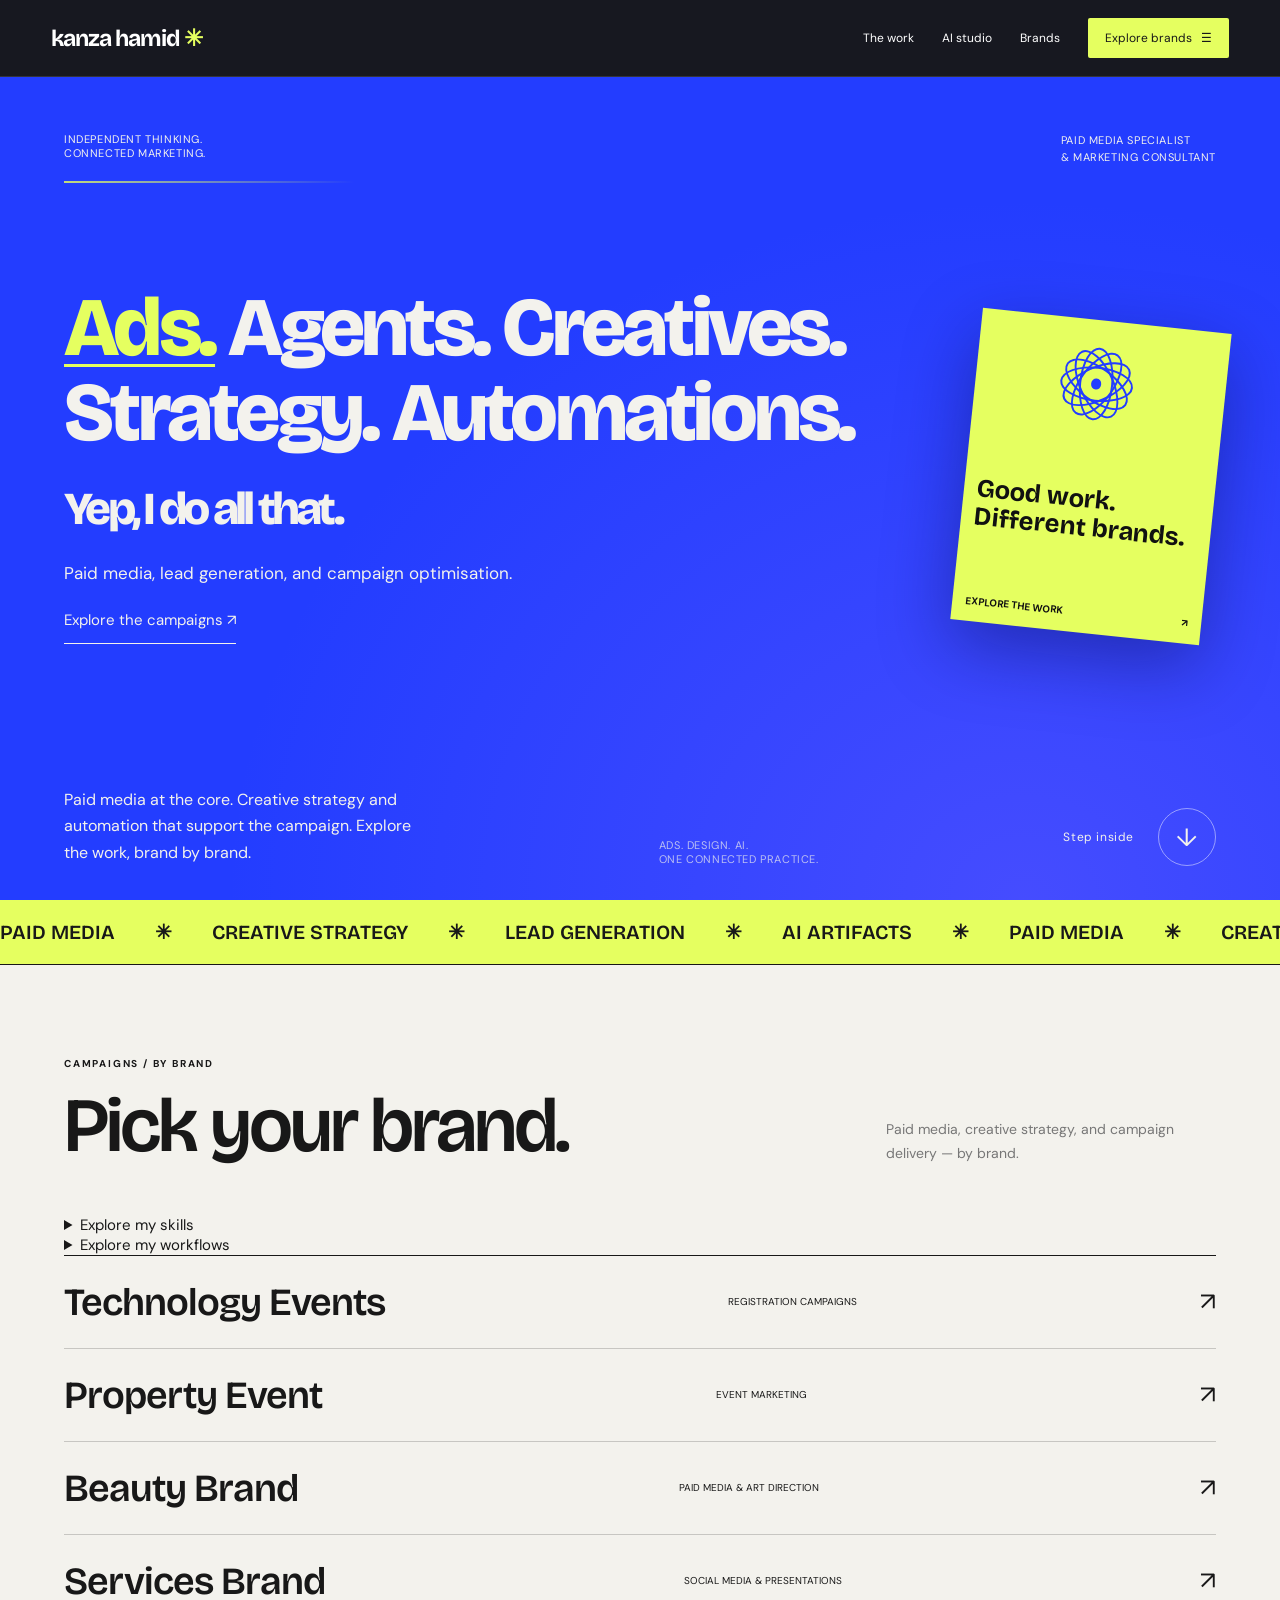
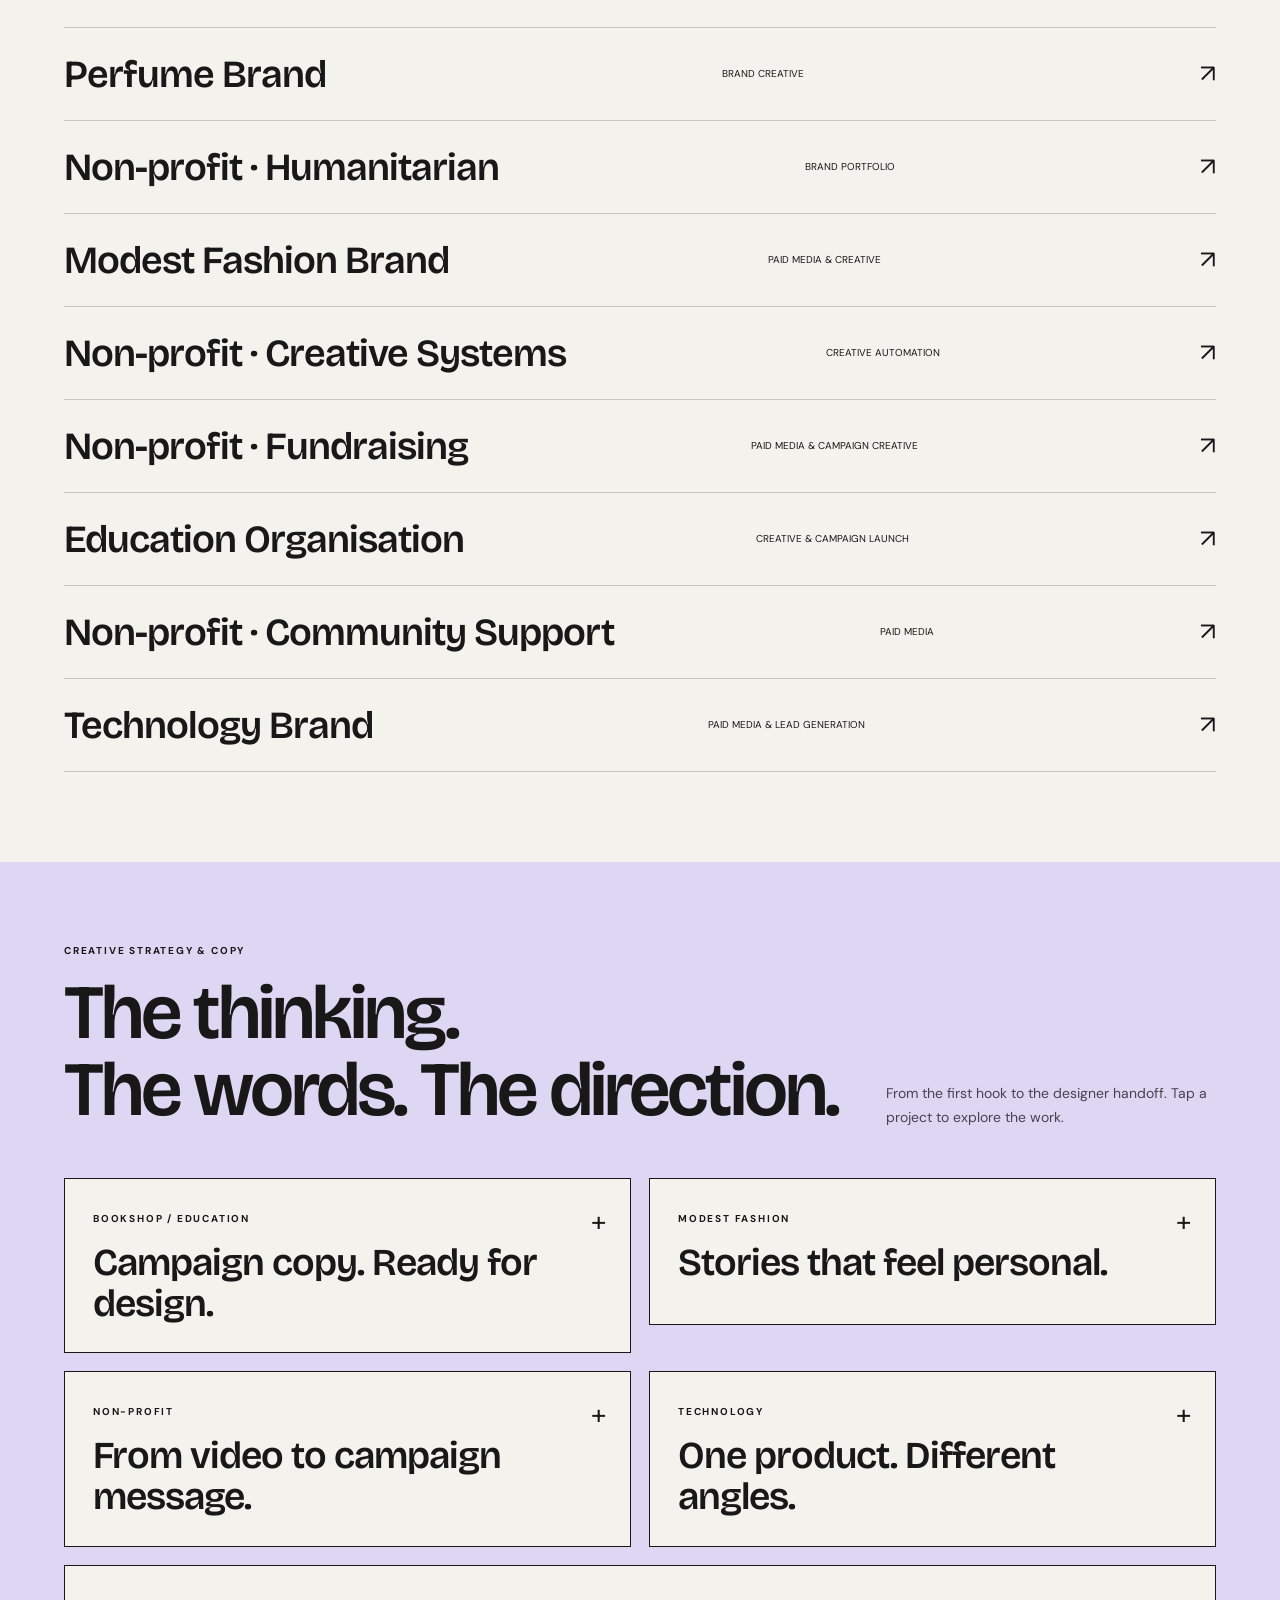
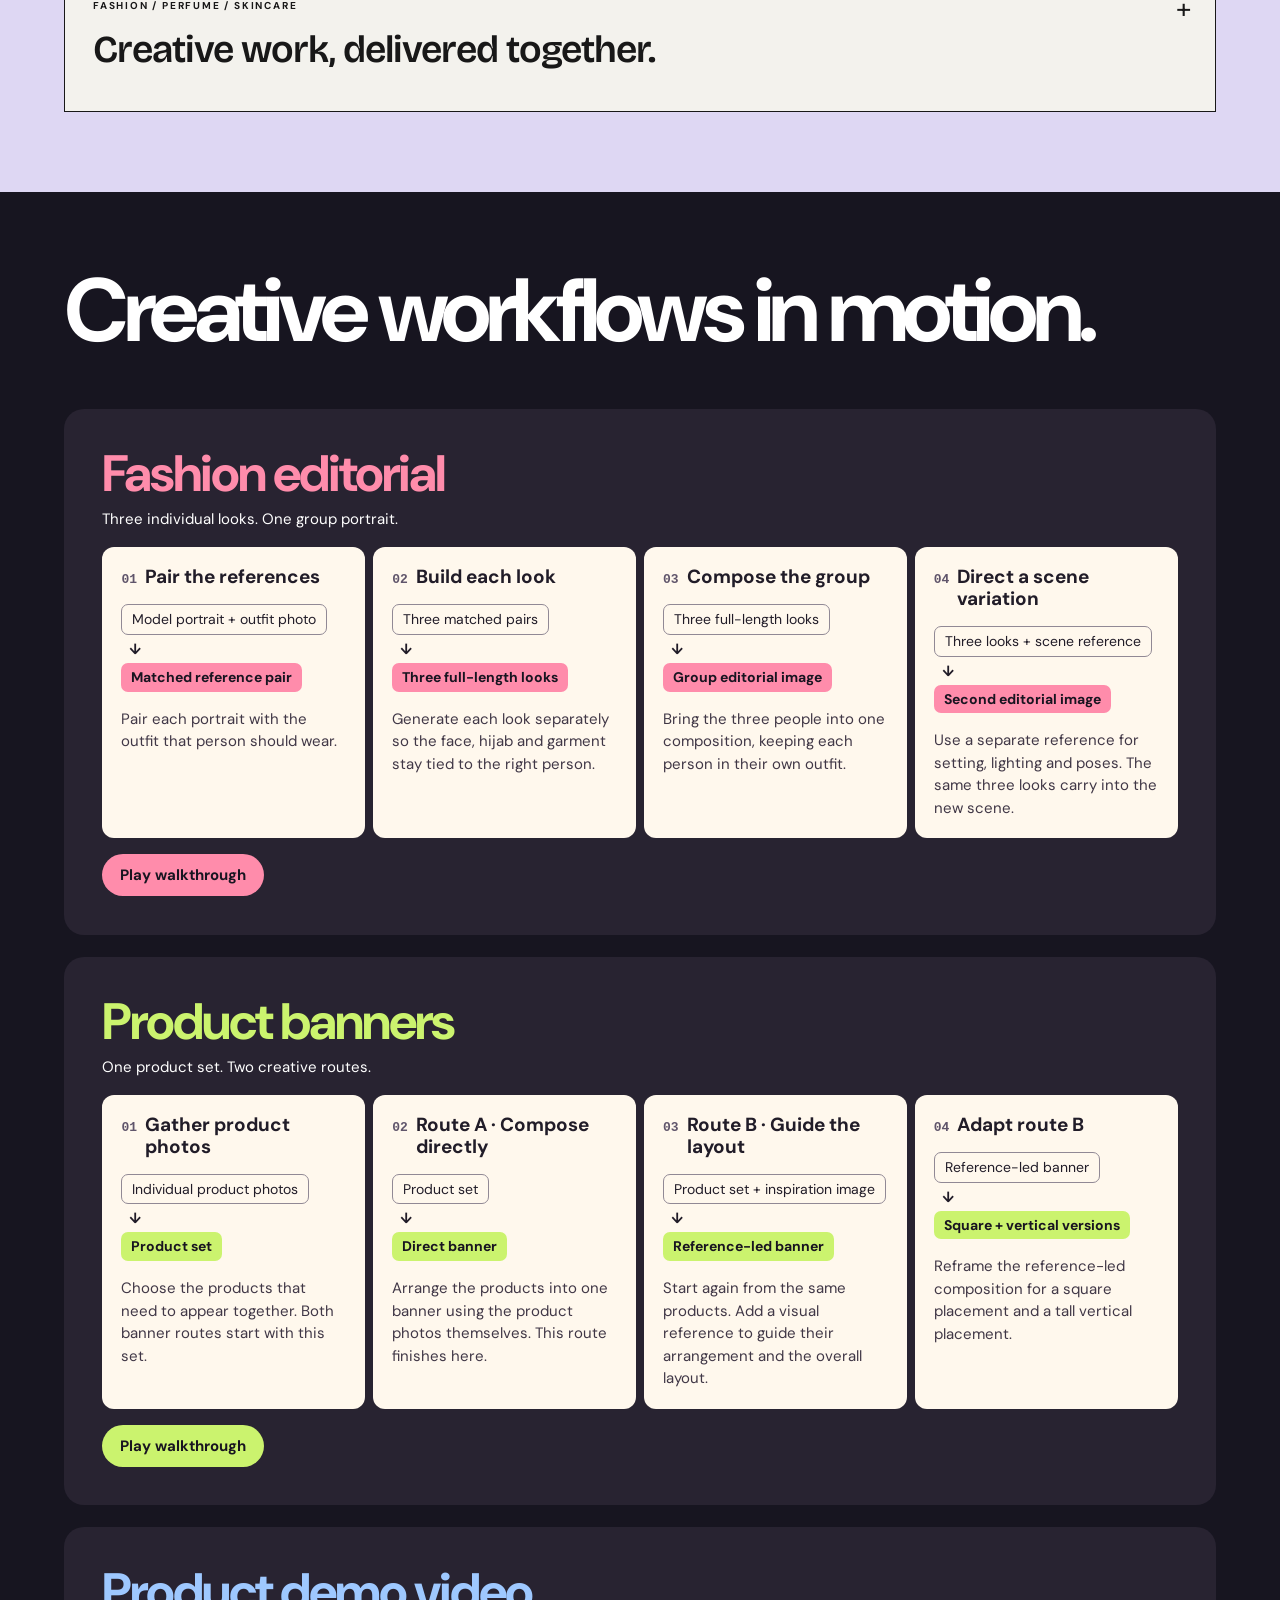
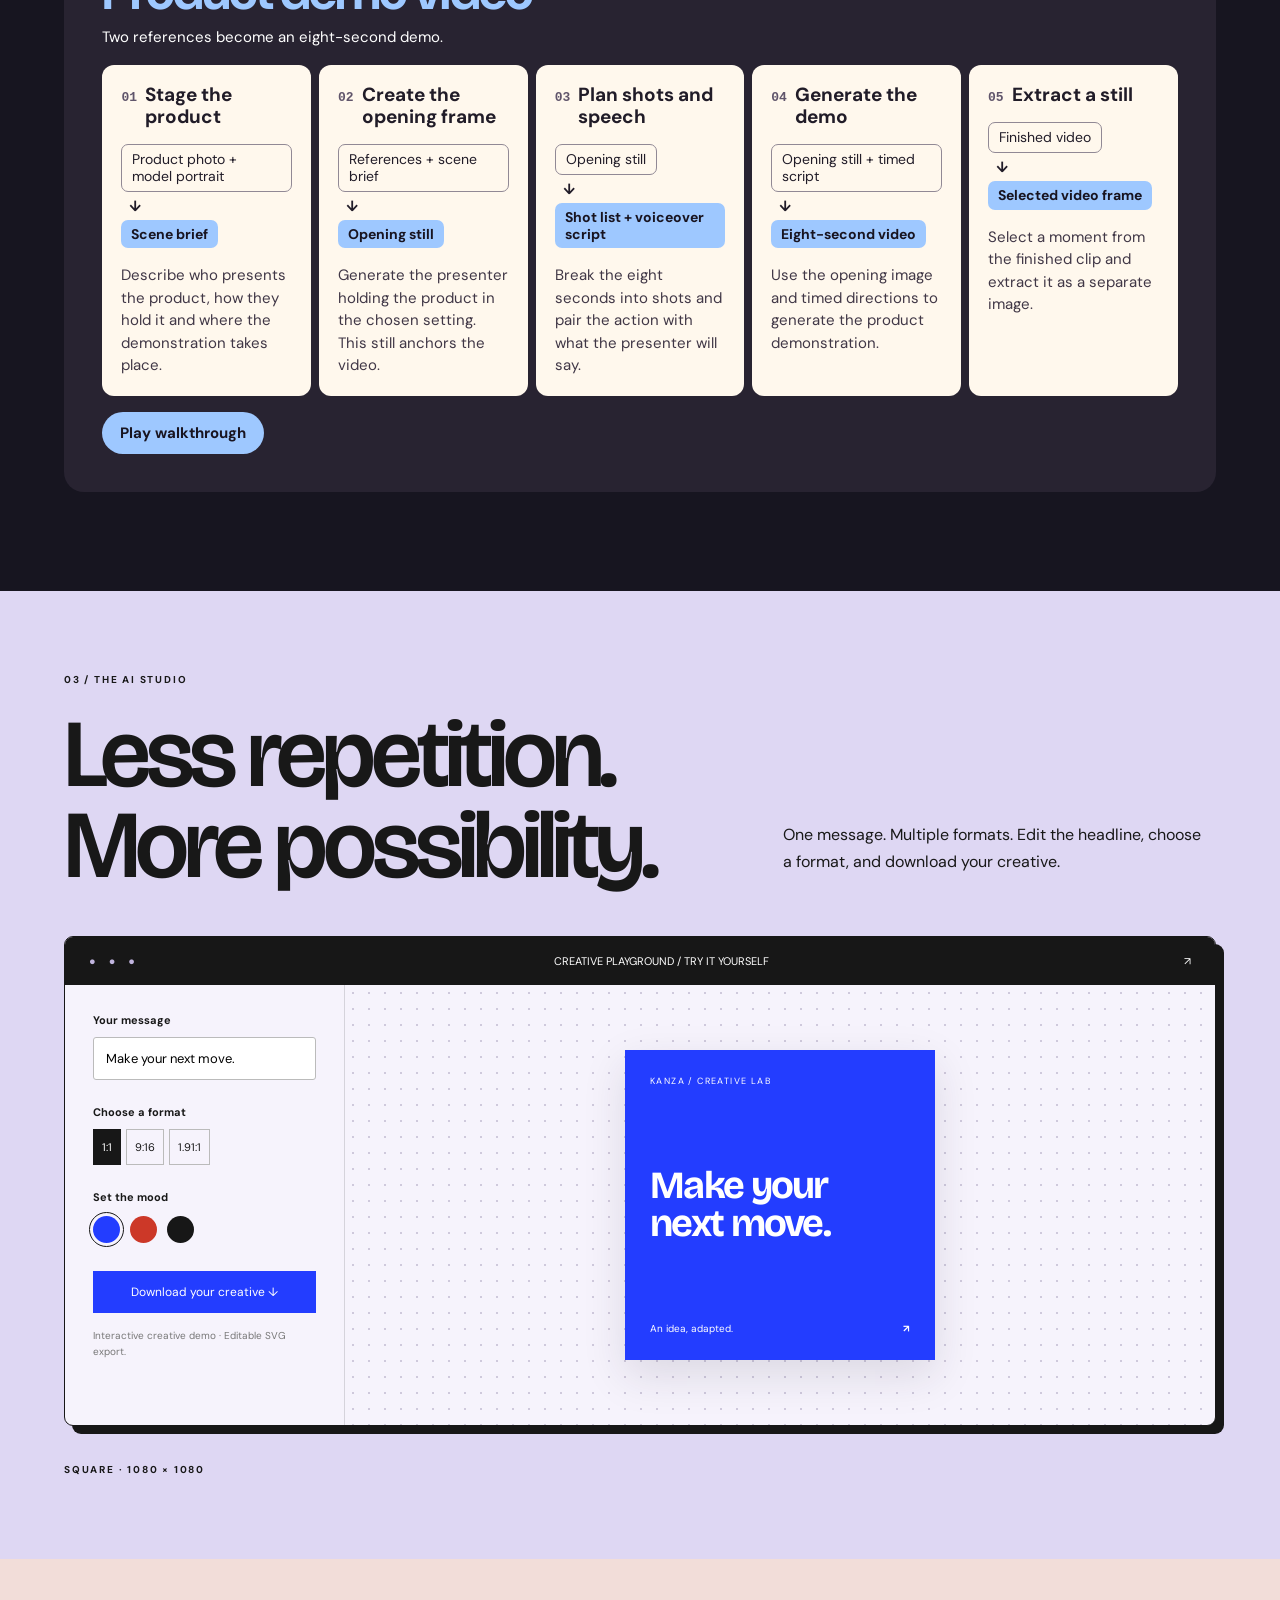
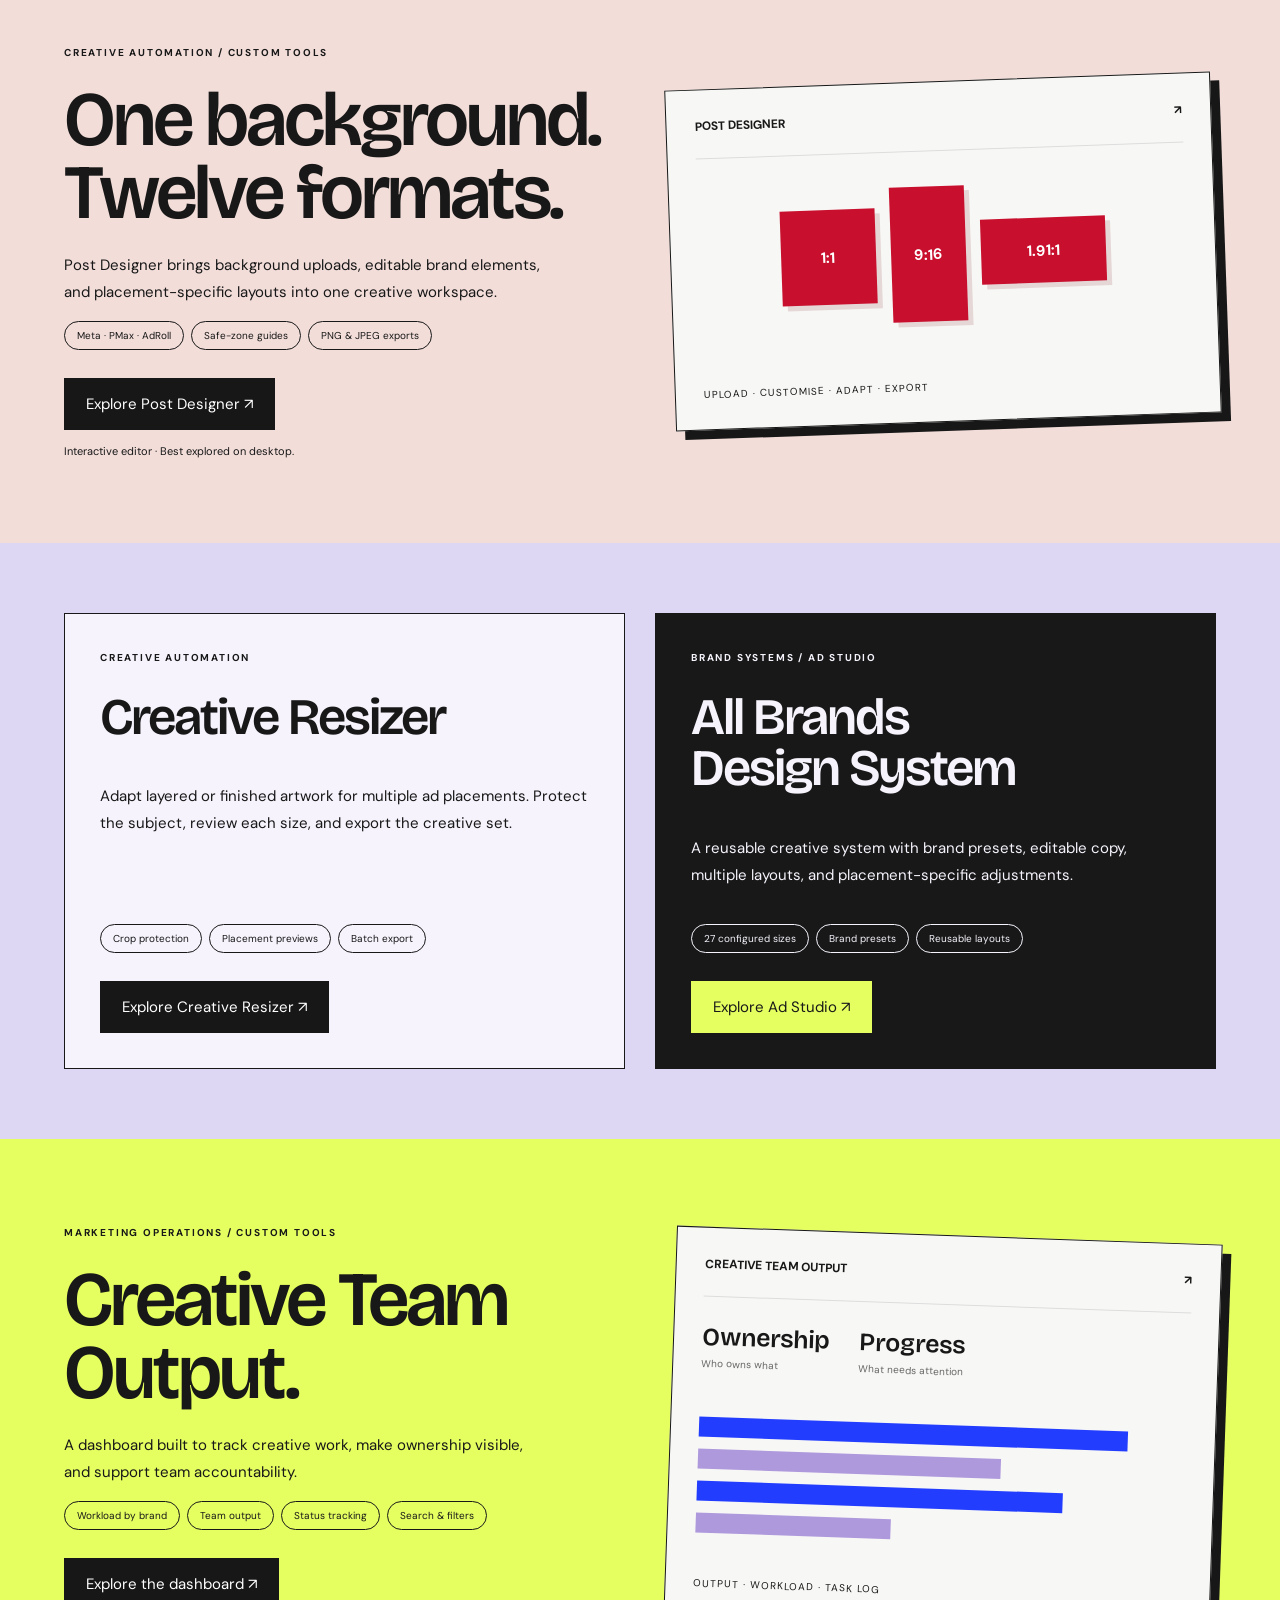
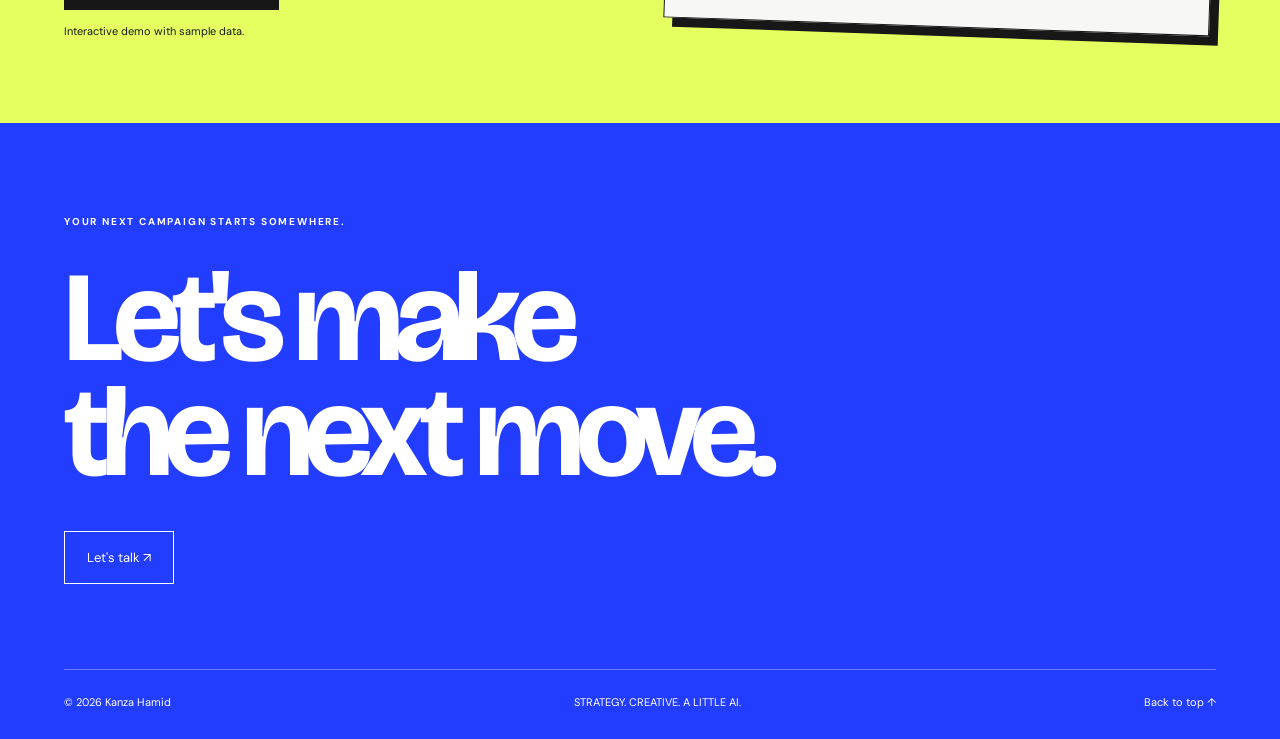
==== commit d34aa8f6: "Animate the hero artwork and respond to topic selection" ====
--- a/index.html
+++ b/index.html
@@ -1,6 +1,21 @@
-<!doctype html><html lang="en"><head><meta charset="utf-8"><meta name="viewport" content="width=device-width,initial-scale=1"><meta name="description" content="Kanza Hamid — Paid Media Specialist & Marketing Consultant. Explore campaigns by brand, Meta lead generation, creative design and interactive AI tools."><meta name="theme-color" content="#233dff"><title>Kanza Hamid — Campaigns, Creative & AI</title><link rel="stylesheet" href="portfolio.css"><meta name="google-site-verification" content="Qwblkh2skA27g4WfGn4xhctPp9uCqnTmbRpPhzlgyv4" /></head><body>
+<!doctype html><html lang="en"><head><meta charset="utf-8"><meta name="viewport" content="width=device-width,initial-scale=1"><meta name="description" content="Kanza Hamid — Paid Media Specialist & Marketing Consultant. Explore campaigns by brand, Meta lead generation, creative design and interactive AI tools."><meta name="theme-color" content="#233dff"><title>Kanza Hamid — Campaigns, Creative & AI</title><link rel="stylesheet" href="portfolio.css"><meta name="google-site-verification" content="Qwblkh2skA27g4WfGn4xhctPp9uCqnTmbRpPhzlgyv4" /><style>
+.hero .hero-top::after{content:"";position:absolute;top:calc(100% + 16px);left:0;width:100%;height:2px;background:linear-gradient(90deg,transparent 0 34%,var(--acid) 46% 52%,transparent 66%) 100% 0 / 220% 100% no-repeat;animation:banner-sweep 4.8s ease-in-out infinite;pointer-events:none}
+.hero-directory .directory-mark{position:relative;display:block;width:100%;height:clamp(65px,8vw,125px);overflow:hidden;isolation:isolate}
+.directory-mark .bloom{position:absolute;left:48%;top:50%;width:1em;height:1em;font-size:clamp(55px,6.8vw,105px);transform:translate(-50%,-50%);color:#233dff}
+.bloom i{position:absolute;inset:8% 30%;border:2px solid currentColor;border-radius:50%;transform:rotate(var(--angle));animation:banner-bloom 5s ease-in-out infinite;transition:border-radius .45s,inset .45s,color .45s}
+.bloom::after{content:"";position:absolute;inset:44%;border-radius:50%;background:currentColor}
+.hero:has([data-topic="agents"][aria-pressed="true"]) .bloom i{border-radius:12%;inset:17% 25%}
+.hero:has([data-topic="creatives"][aria-pressed="true"]) .bloom i{border-radius:60% 5% 60% 5%;inset:6% 28%}
+.hero:has([data-topic="strategy"][aria-pressed="true"]) .bloom i{border-radius:0;inset:14% 33%}
+.hero:has([data-topic="automations"][aria-pressed="true"]) .bloom i{border-radius:50%;inset:27% 2%}
+.hero-topics button[aria-pressed="true"]{animation:banner-select .45s ease-out}
+@keyframes banner-bloom{0%{transform:rotate(var(--angle)) scale(.88)}50%{transform:rotate(calc(var(--angle) + 90deg)) scale(1.06)}100%{transform:rotate(calc(var(--angle) + 180deg)) scale(.88)}}
+@keyframes banner-sweep{from{background-position:110% 0}to{background-position:-10% 0}}
+@keyframes banner-select{from{transform:translateY(5px)}to{transform:translateY(0)}}
+@media(prefers-reduced-motion:reduce){.hero .hero-top::after,.hero .bloom i,.hero .hero-topics button{animation:none;transition:none}}
+</style></head><body>
 <a class="skip" href="#brands">Skip to selected work</a><header class="top"><a class="wordmark" href="#top">kanza hamid<span> ✳</span></a><nav class="nav" aria-label="Main navigation"><a href="#brands">The work</a><a href="#lab">AI studio</a><a href="#brands">Brands</a><button class="menu-btn" data-index>Explore brands &nbsp; ☰</button></nav><div class="progress" aria-hidden="true"></div></header>
-<main><section class="hero" id="top"><div class="hero-top"><span>INDEPENDENT THINKING.<br>CONNECTED MARKETING.</span><span>PAID MEDIA SPECIALIST<br>& MARKETING CONSULTANT</span></div><div class="hero-center interactive-hero"><div class="hero-message"><h1><span class="hero-topics" aria-label="Explore my expertise"><button type="button" data-topic="ads" aria-pressed="true">Ads.</button> <button type="button" data-topic="agents" aria-pressed="false">Agents.</button> <button type="button" data-topic="creatives" aria-pressed="false">Creatives.</button> <button type="button" data-topic="strategy" aria-pressed="false">Strategy.</button> <button type="button" data-topic="automations" aria-pressed="false">Automations.</button></span><span class="hero-punchline">Yep, I do all that.</span></h1><div class="hero-topic-detail"><p id="topic-description" aria-live="polite">Paid media, lead generation, and campaign optimisation.</p><a id="topic-link" href="#brands">Explore the campaigns ↗</a></div></div><a href="#brands" class="hero-art hero-directory" aria-label="Explore all brands"><span class="directory-mark">✳</span><strong>Good work.<br>Different brands.</strong><small><span>EXPLORE THE WORK</span><span>↗</span></small></a></div><div class="hero-foot"><p>Paid media at the core. Creative strategy and automation that support the campaign. Explore the work, brand by brand.</p><span class="hero-index">ADS. DESIGN. AI.<br>ONE CONNECTED PRACTICE.</span><a href="#brands">Step inside <span class="circle">↓</span></a></div></section>
+<main><section class="hero" id="top"><div class="hero-top"><span>INDEPENDENT THINKING.<br>CONNECTED MARKETING.</span><span>PAID MEDIA SPECIALIST<br>& MARKETING CONSULTANT</span></div><div class="hero-center interactive-hero"><div class="hero-message"><h1><span class="hero-topics" aria-label="Explore my expertise"><button type="button" data-topic="ads" aria-pressed="true">Ads.</button> <button type="button" data-topic="agents" aria-pressed="false">Agents.</button> <button type="button" data-topic="creatives" aria-pressed="false">Creatives.</button> <button type="button" data-topic="strategy" aria-pressed="false">Strategy.</button> <button type="button" data-topic="automations" aria-pressed="false">Automations.</button></span><span class="hero-punchline">Yep, I do all that.</span></h1><div class="hero-topic-detail"><p id="topic-description" aria-live="polite">Paid media, lead generation, and campaign optimisation.</p><a id="topic-link" href="#brands">Explore the campaigns ↗</a></div></div><a href="#brands" class="hero-art hero-directory" aria-label="Explore all brands"><span class="directory-mark" aria-hidden="true"><span class="bloom"><i style="--angle:0deg"></i><i style="--angle:30deg"></i><i style="--angle:60deg"></i><i style="--angle:90deg"></i><i style="--angle:120deg"></i><i style="--angle:150deg"></i></span></span><strong>Good work.<br>Different brands.</strong><small><span>EXPLORE THE WORK</span><span>↗</span></small></a></div><div class="hero-foot"><p>Paid media at the core. Creative strategy and automation that support the campaign. Explore the work, brand by brand.</p><span class="hero-index">ADS. DESIGN. AI.<br>ONE CONNECTED PRACTICE.</span><a href="#brands">Step inside <span class="circle">↓</span></a></div></section>
 <div class="marquee" aria-label="Paid media, creative strategy, lead generation, AI artifacts"><div class="marquee-track" aria-hidden="true"><span>PAID MEDIA</span><b>✳</b><span>CREATIVE STRATEGY</span><b>✳</b><span>LEAD GENERATION</span><b>✳</b><span>AI ARTIFACTS</span><b>✳</b><span>PAID MEDIA</span><b>✳</b><span>CREATIVE STRATEGY</span><b>✳</b><span>LEAD GENERATION</span><b>✳</b><span>AI ARTIFACTS</span><b>✳</b></div></div>
 
 <section class="brands" id="brands"><div class="brand-head"><div><div class="eyebrow">CAMPAIGNS / BY BRAND</div><h2>Pick your brand.</h2></div><p>Paid media, creative strategy, and campaign delivery — by brand.</p></div><details><summary>Explore my skills</summary><ul><li>Paid media strategy, Meta Ads, campaign setup and optimization, lead generation and ecommerce campaigns</li><li>Creative strategy, copywriting, content writing, graphic design, art direction and shoot management</li><li>Email marketing, social media management, presentation design, event marketing, registrations and partnerships</li><li>Marketing consulting, event coordination, AI agents, creative automation, multi-format templates and team workflow dashboards</li></ul></details><details id='workflow-guide'><summary>Explore my workflows</summary><ul><li><a href='#brands'>Paid media</a> &mdash; Compare lead generation campaigns by cost per lead and ecommerce campaigns by purchases and return on ad spend. Open a category to see the reporting period and campaign results.</li><li><a href='#creative-strategy'>Creative strategy and copy</a> &mdash; Explore how a campaign hook becomes copy and a brief for the designer.</li><li><a href='post-designer.html'>Post Designer</a> &mdash; Start with a background, edit the headline and brand elements, then preview layouts for different ad placements.</li><li><a href='creative-resizer.html'>Creative Resizer</a> &mdash; Adapt a creative to multiple sizes and check the composition for each placement.</li><li><a href='creative-team-demo.html'>Team workflow dashboard</a> &mdash; Assign creative work, track its status and review team output.</li><li><a href='all-brands-studio.html'>Design system</a> &mdash; Use reusable templates to keep layouts consistent across a series of campaign assets.</li><li><a href="#creative-workflows">Creative workflows in motion</a></li></ul></details><div class="brand-list" id="brand-list"></div><noscript><p>Technology Events · Property Event · Beauty Brand · Services Brand · Perfume Brand · Non-profit · Humanitarian · Modest Fashion Brand · Non-profit · Creative Systems · Education Organisation · Non-profit · Community Support</p></noscript></section>
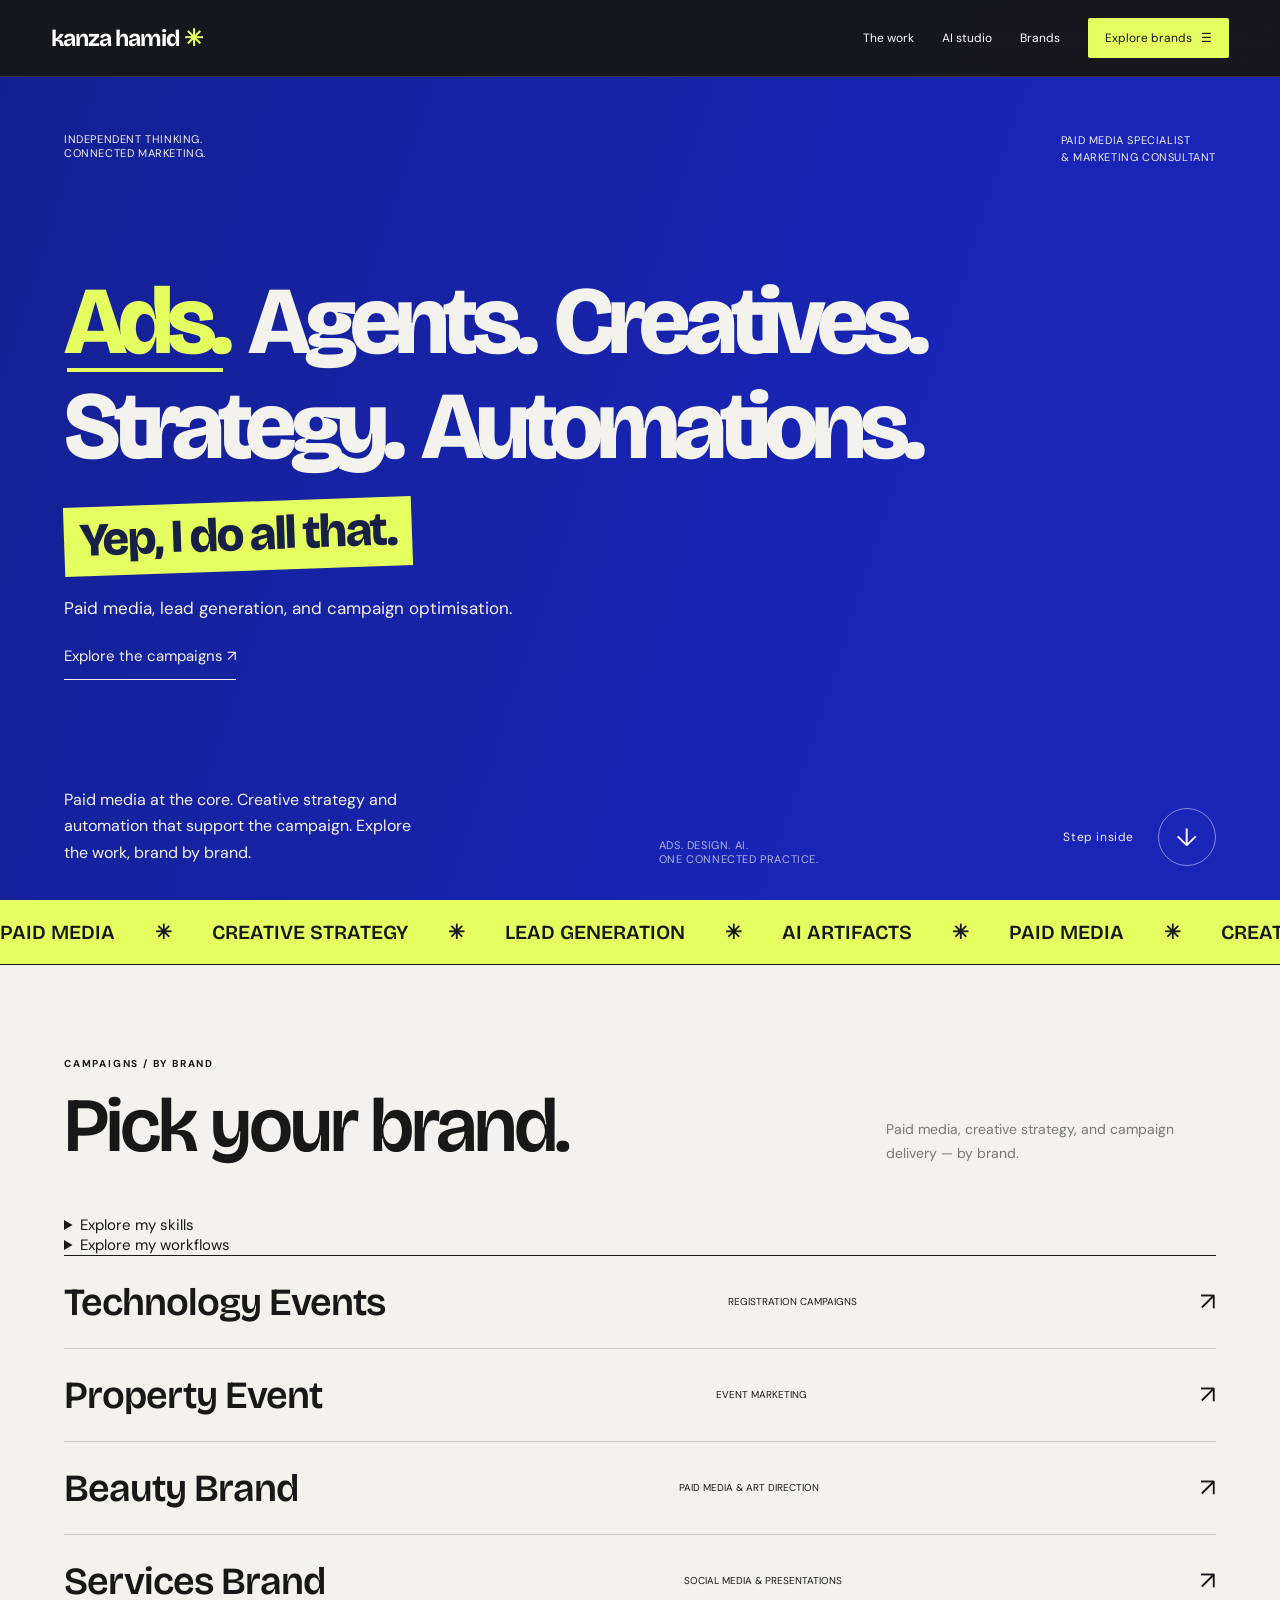
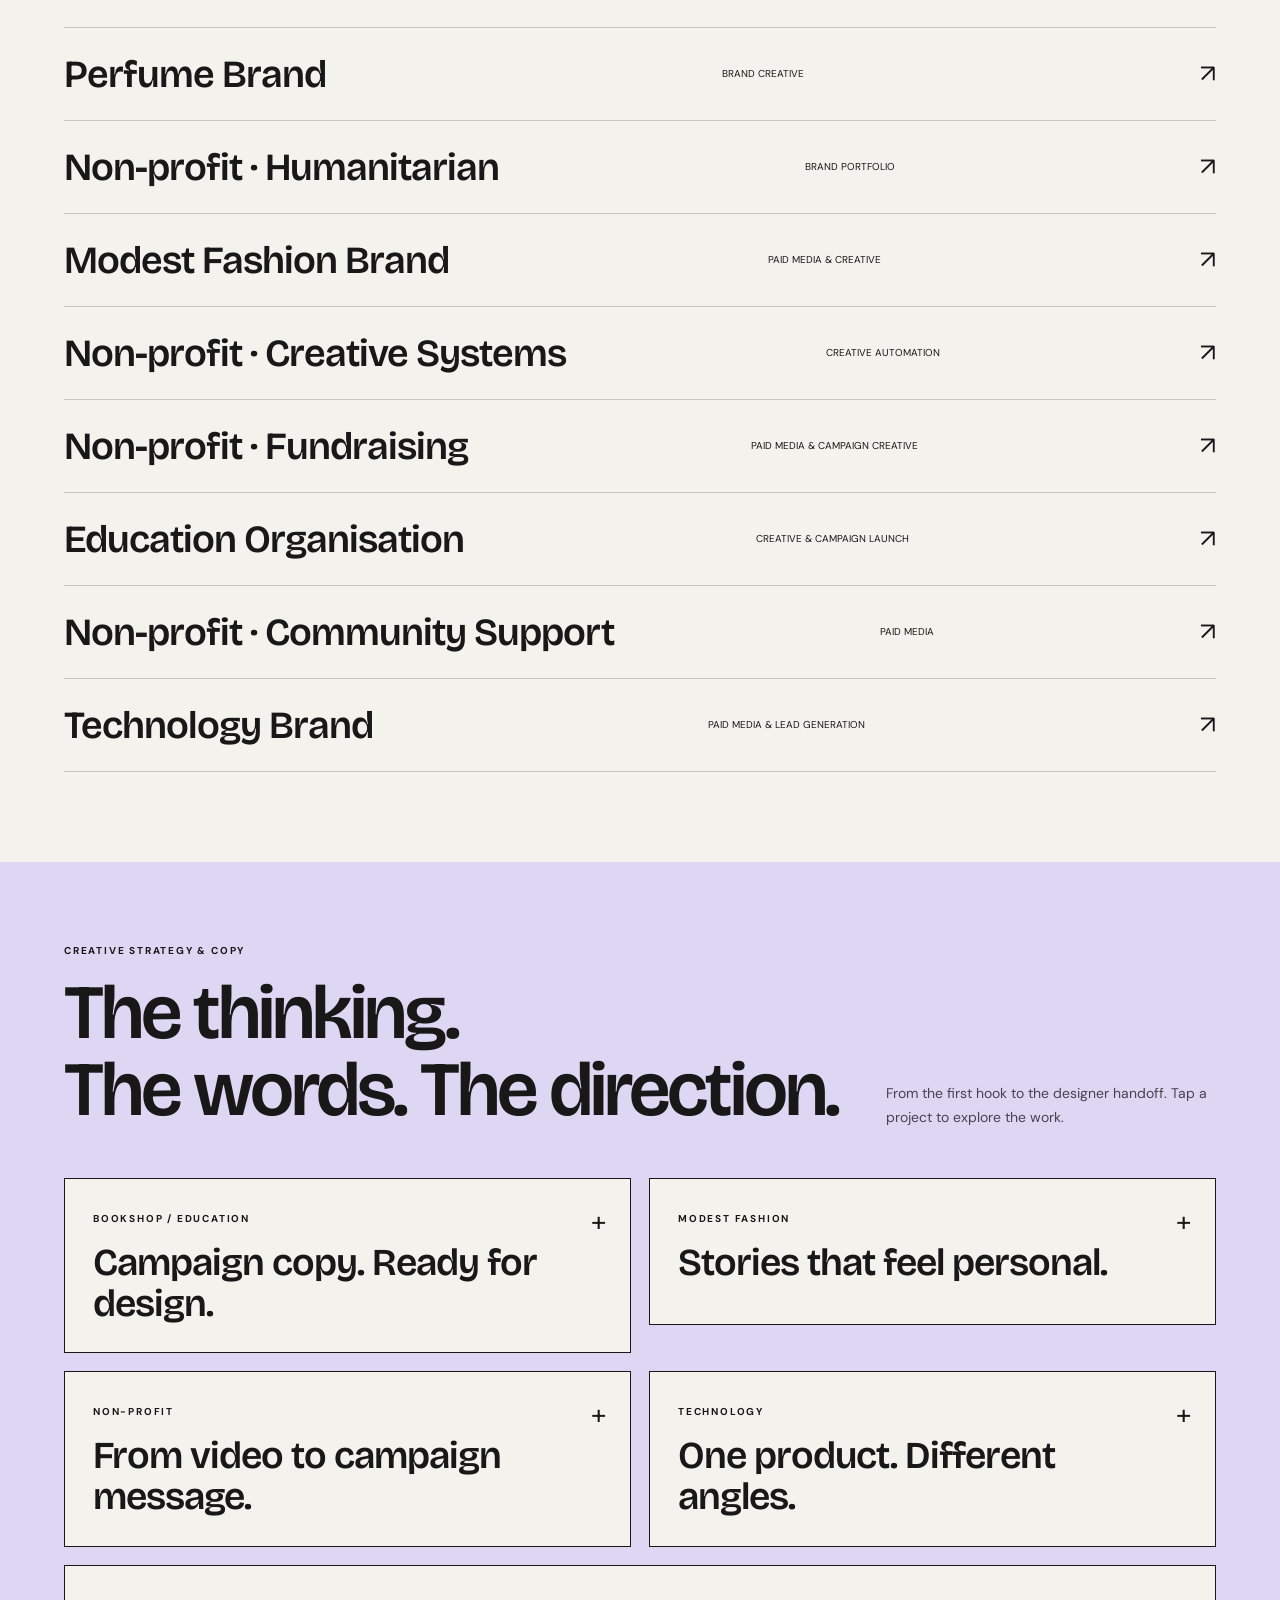
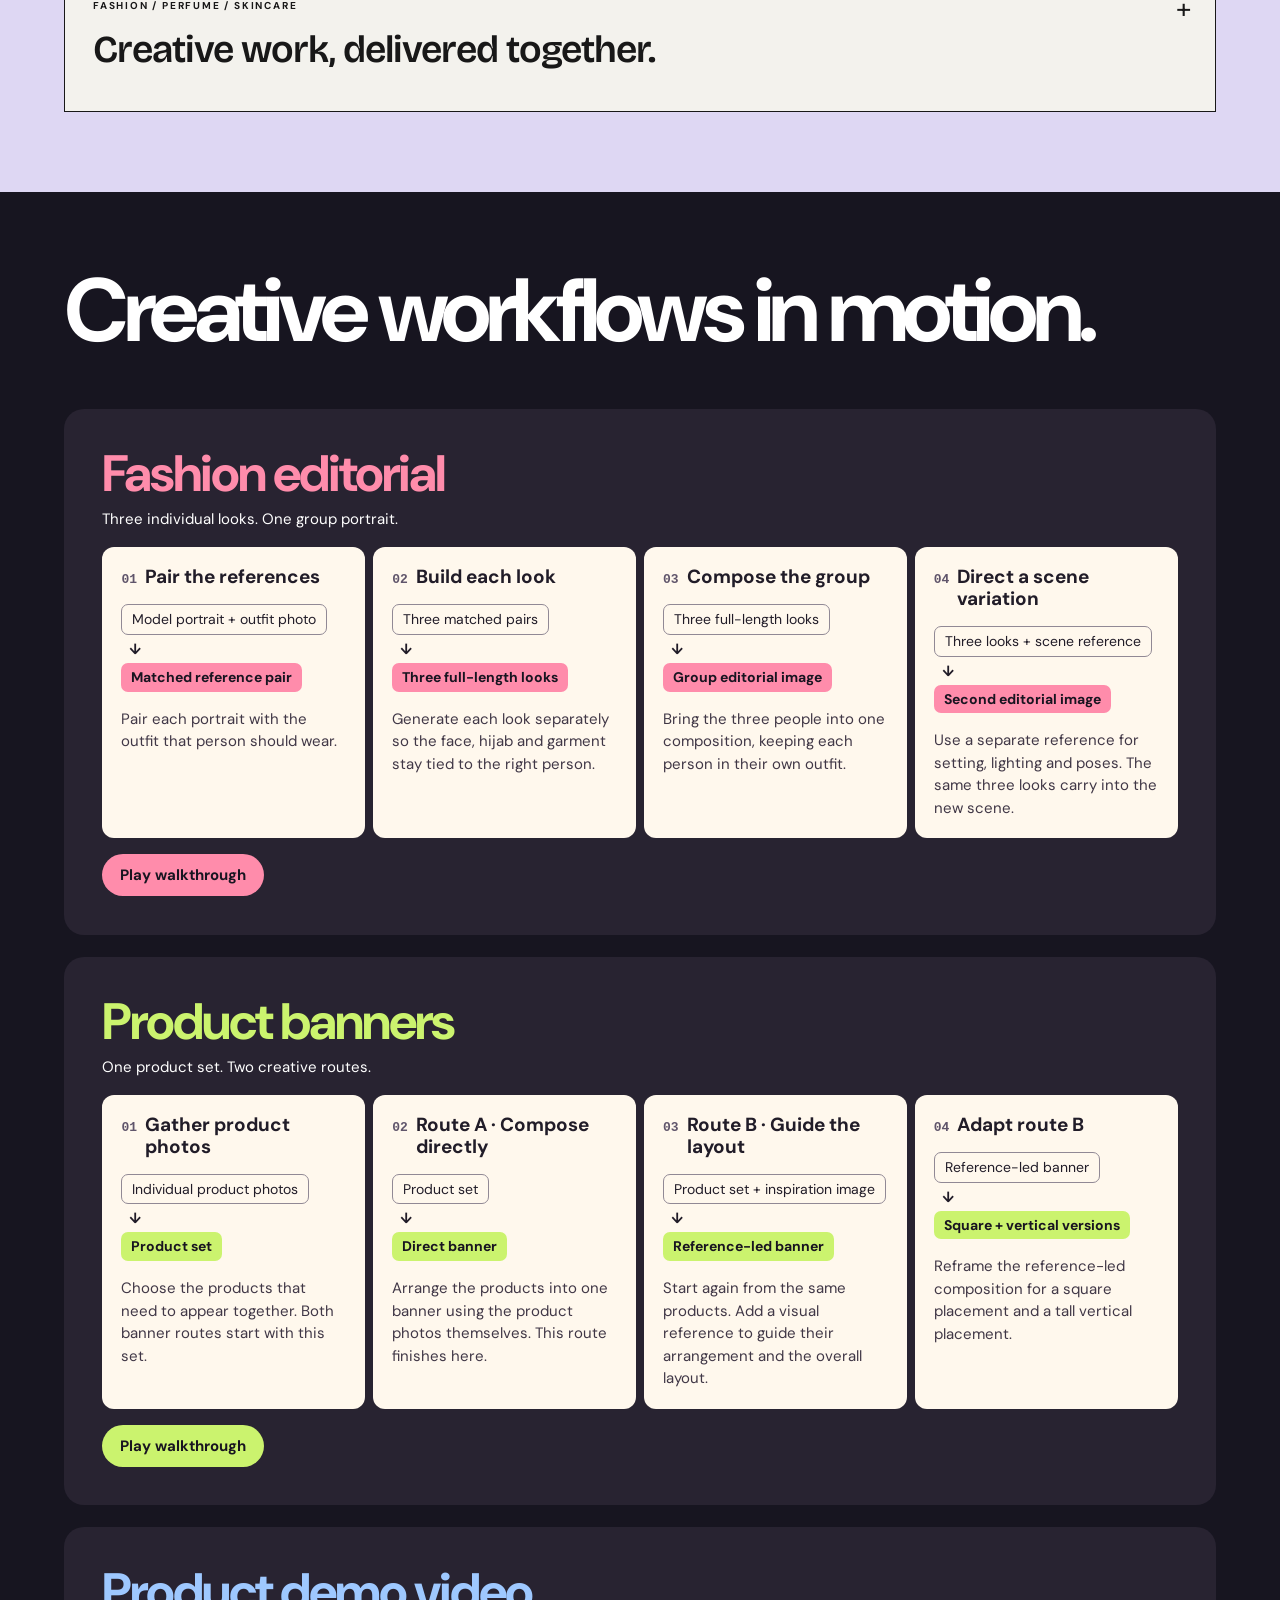
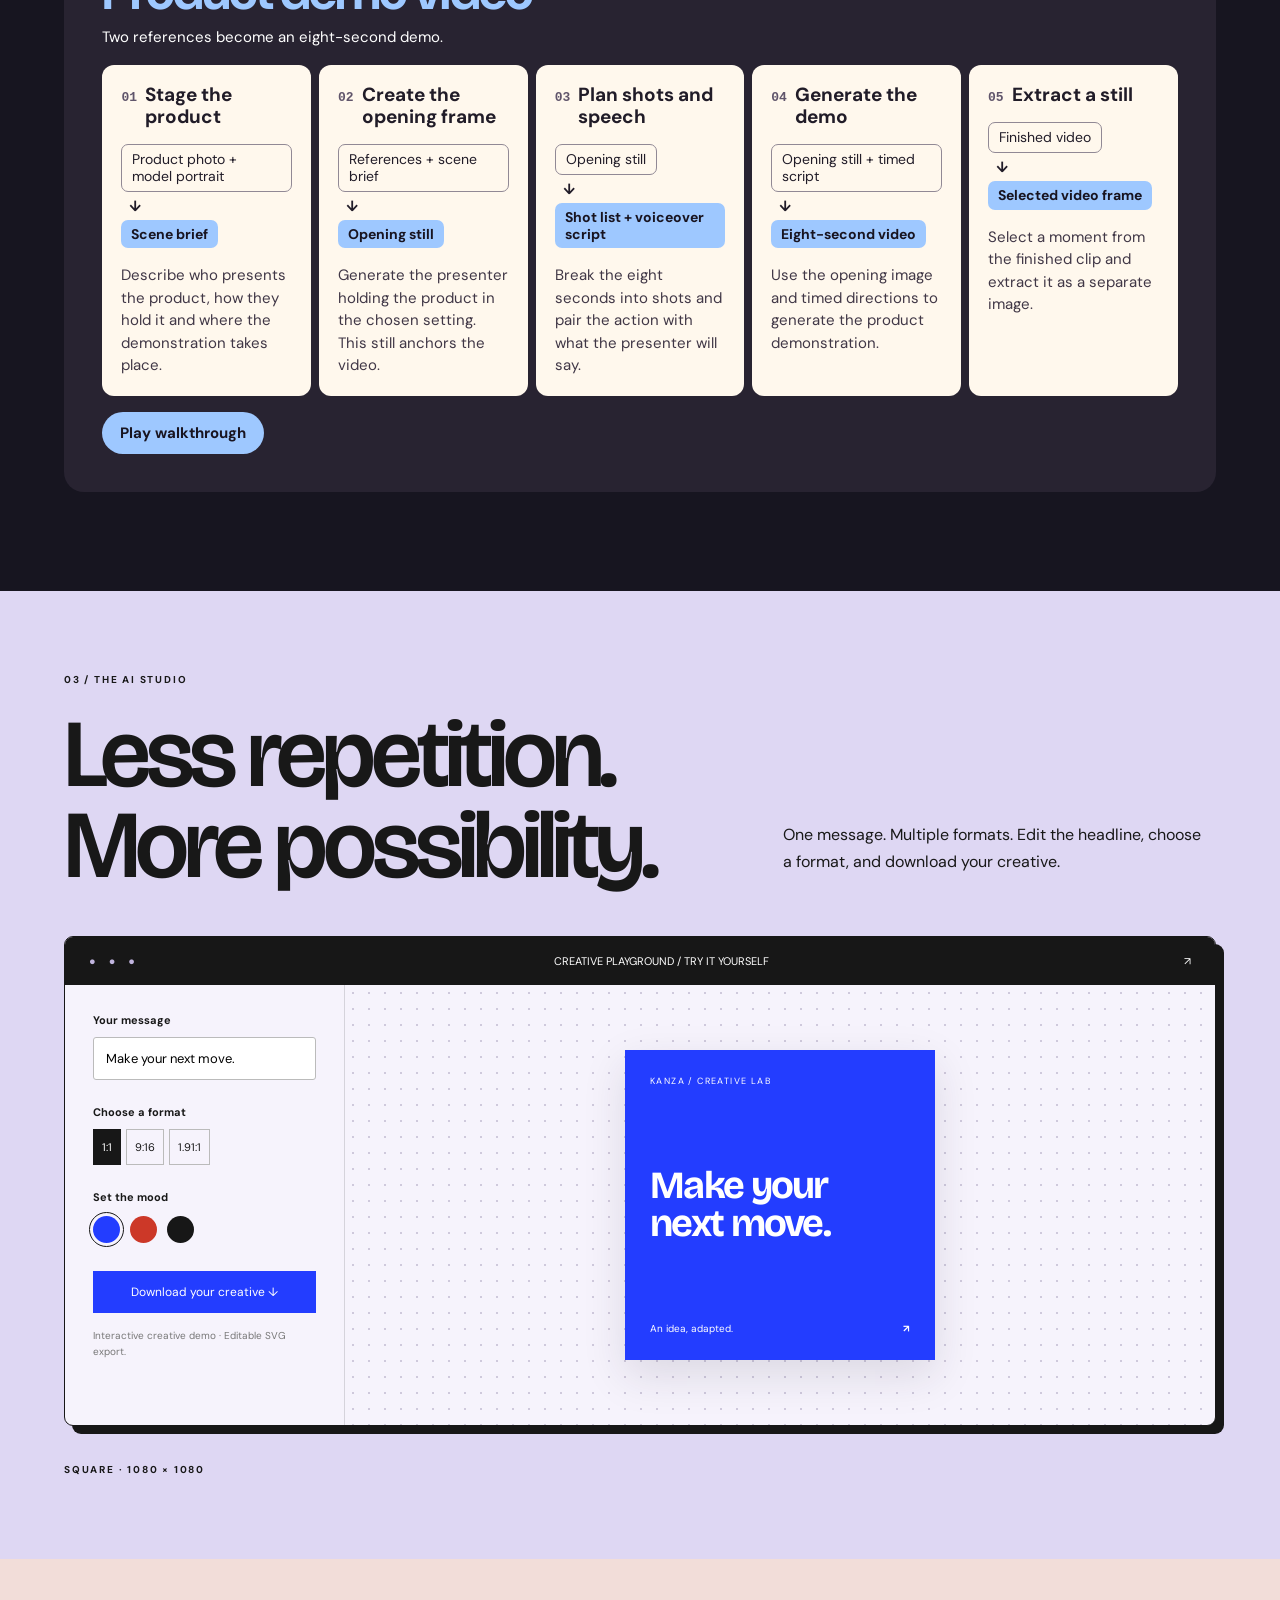
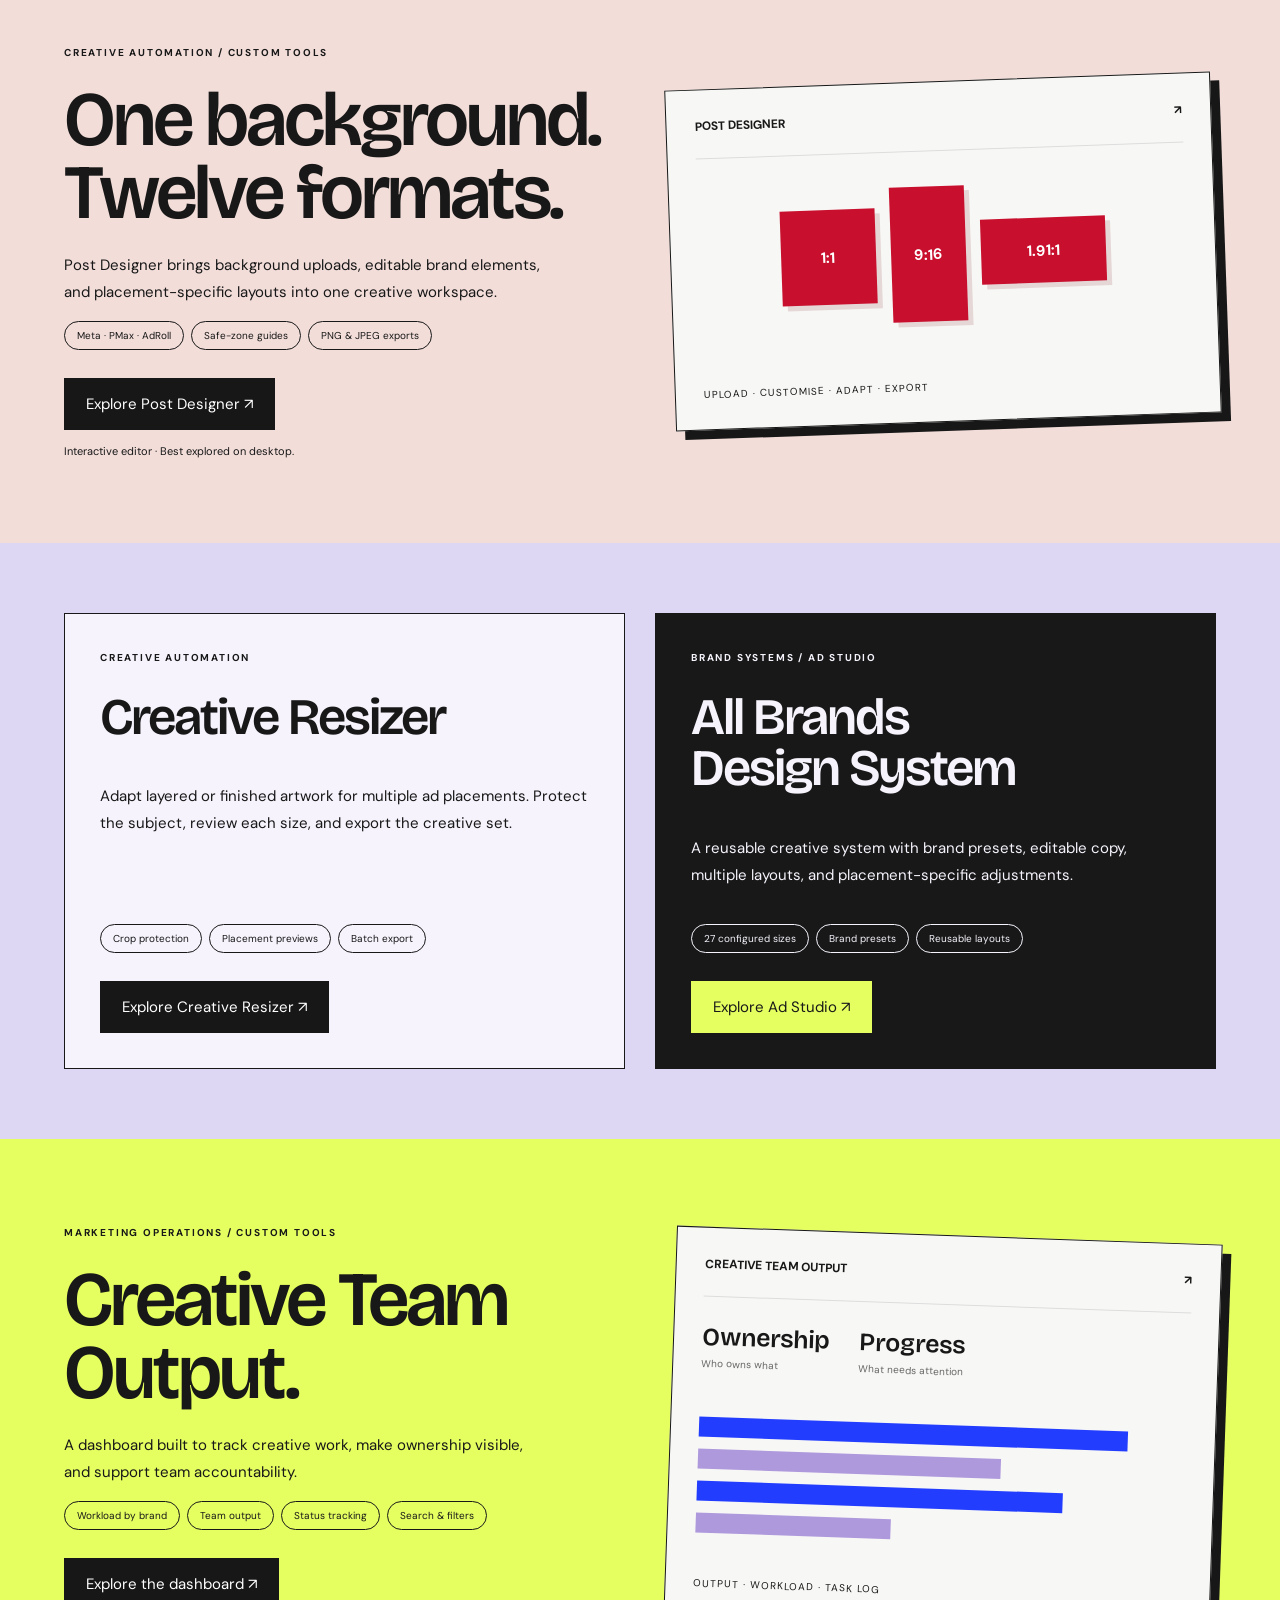
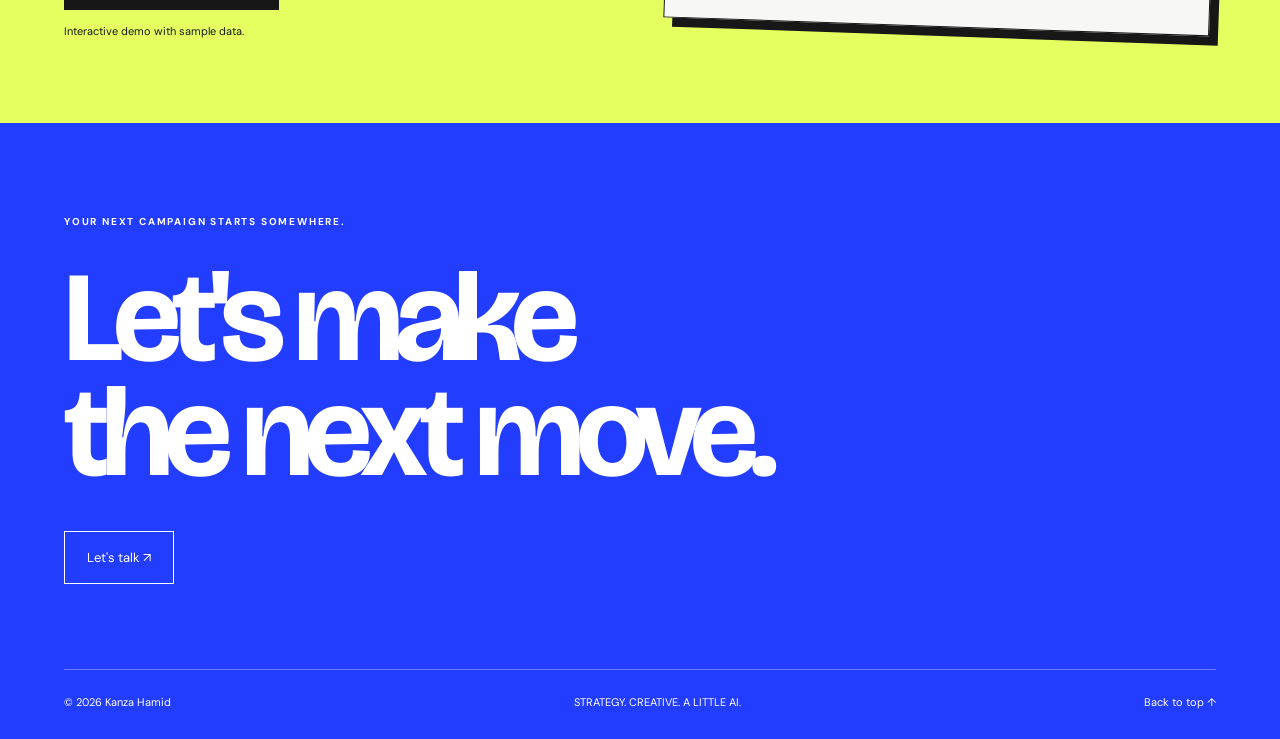
==== commit 930c4944: "Redesign portfolio opening with kinetic typography" ====
--- a/index.html
+++ b/index.html
@@ -1,21 +1,27 @@
 <!doctype html><html lang="en"><head><meta charset="utf-8"><meta name="viewport" content="width=device-width,initial-scale=1"><meta name="description" content="Kanza Hamid — Paid Media Specialist & Marketing Consultant. Explore campaigns by brand, Meta lead generation, creative design and interactive AI tools."><meta name="theme-color" content="#233dff"><title>Kanza Hamid — Campaigns, Creative & AI</title><link rel="stylesheet" href="portfolio.css"><meta name="google-site-verification" content="Qwblkh2skA27g4WfGn4xhctPp9uCqnTmbRpPhzlgyv4" /><style>
-.hero .hero-top::after{content:"";position:absolute;top:calc(100% + 16px);left:0;width:100%;height:2px;background:linear-gradient(90deg,transparent 0 34%,var(--acid) 46% 52%,transparent 66%) 100% 0 / 220% 100% no-repeat;animation:banner-sweep 4.8s ease-in-out infinite;pointer-events:none}
-.hero-directory .directory-mark{position:relative;display:block;width:100%;height:clamp(65px,8vw,125px);overflow:hidden;isolation:isolate}
-.directory-mark .bloom{position:absolute;left:48%;top:50%;width:1em;height:1em;font-size:clamp(55px,6.8vw,105px);transform:translate(-50%,-50%);color:#233dff}
-.bloom i{position:absolute;inset:8% 30%;border:2px solid currentColor;border-radius:50%;transform:rotate(var(--angle));animation:banner-bloom 5s ease-in-out infinite;transition:border-radius .45s,inset .45s,color .45s}
-.bloom::after{content:"";position:absolute;inset:44%;border-radius:50%;background:currentColor}
-.hero:has([data-topic="agents"][aria-pressed="true"]) .bloom i{border-radius:12%;inset:17% 25%}
-.hero:has([data-topic="creatives"][aria-pressed="true"]) .bloom i{border-radius:60% 5% 60% 5%;inset:6% 28%}
-.hero:has([data-topic="strategy"][aria-pressed="true"]) .bloom i{border-radius:0;inset:14% 33%}
-.hero:has([data-topic="automations"][aria-pressed="true"]) .bloom i{border-radius:50%;inset:27% 2%}
-.hero-topics button[aria-pressed="true"]{animation:banner-select .45s ease-out}
-@keyframes banner-bloom{0%{transform:rotate(var(--angle)) scale(.88)}50%{transform:rotate(calc(var(--angle) + 90deg)) scale(1.06)}100%{transform:rotate(calc(var(--angle) + 180deg)) scale(.88)}}
-@keyframes banner-sweep{from{background-position:110% 0}to{background-position:-10% 0}}
-@keyframes banner-select{from{transform:translateY(5px)}to{transform:translateY(0)}}
-@media(prefers-reduced-motion:reduce){.hero .hero-top::after,.hero .bloom i,.hero .hero-topics button{animation:none;transition:none}}
+#top{background:#1825b6;min-height:100svh}
+#top::before{background:linear-gradient(108deg,#142091,transparent 68%)}
+#top .interactive-hero{display:block;margin:clamp(22px,4vw,62px) 0;max-width:1500px}
+#top .hero-message h1{font-size:clamp(50px,7.5vw,130px);line-height:.97;letter-spacing:-.065em}
+#top .hero-topics{display:flex;flex-wrap:wrap;align-items:baseline;gap:.05em .21em;max-width:13em}
+#top .hero-topics button{display:inline-block;position:relative;text-decoration:none;line-height:1.04;letter-spacing:inherit;animation:headline-land .65s cubic-bezier(.16,1,.3,1) backwards;animation-delay:var(--beat);transition:color .18s}
+#top .hero-topics button:nth-child(1){--beat:0s}
+#top .hero-topics button:nth-child(2){--beat:.15s}
+#top .hero-topics button:nth-child(3){--beat:.29s}
+#top .hero-topics button:nth-child(4){--beat:.43s}
+#top .hero-topics button:nth-child(5){--beat:.57s}
+#top .hero-topics button[aria-pressed="true"]::after{content:"";position:absolute;left:2%;right:3%;bottom:0;height:.045em;background:currentColor;transform-origin:left;animation:headline-rule .28s ease-out}
+#top .hero-punchline{display:table;color:#192045;background:#e5ff60;padding:.16em .32em .22em;font-size:.49em;letter-spacing:-.045em;line-height:1.08;transform:rotate(-2deg);margin:clamp(16px,2vw,32px) 0;animation:headline-stamp .5s .85s cubic-bezier(.16,1,.3,1) backwards}
+#top .hero-topic-detail{margin:24px 0 0;min-height:0}
+#top button:focus-visible{outline:2px solid white;outline-offset:4px}
+@keyframes headline-land{from{opacity:0;transform:translateY(.47em) skewY(4deg)}to{opacity:1;transform:none}}
+@keyframes headline-stamp{from{opacity:0;transform:translateX(-.5em) rotate(-6deg) scale(1.12)}to{opacity:1;transform:rotate(-2deg)}}
+@keyframes headline-rule{from{transform:scaleX(0)}to{transform:scaleX(1)}}
+@media(max-width:650px){#top .hero-message h1{font-size:clamp(41px,10.8vw,70px)}#top .hero-topics{max-width:10.5em;gap:.09em .21em}#top .hero-topic-detail{min-height:100px}}
+@media(prefers-reduced-motion:reduce){#top .hero-topics button,#top .hero-topics button::after,#top .hero-punchline{animation:none}}
 </style></head><body>
 <a class="skip" href="#brands">Skip to selected work</a><header class="top"><a class="wordmark" href="#top">kanza hamid<span> ✳</span></a><nav class="nav" aria-label="Main navigation"><a href="#brands">The work</a><a href="#lab">AI studio</a><a href="#brands">Brands</a><button class="menu-btn" data-index>Explore brands &nbsp; ☰</button></nav><div class="progress" aria-hidden="true"></div></header>
-<main><section class="hero" id="top"><div class="hero-top"><span>INDEPENDENT THINKING.<br>CONNECTED MARKETING.</span><span>PAID MEDIA SPECIALIST<br>& MARKETING CONSULTANT</span></div><div class="hero-center interactive-hero"><div class="hero-message"><h1><span class="hero-topics" aria-label="Explore my expertise"><button type="button" data-topic="ads" aria-pressed="true">Ads.</button> <button type="button" data-topic="agents" aria-pressed="false">Agents.</button> <button type="button" data-topic="creatives" aria-pressed="false">Creatives.</button> <button type="button" data-topic="strategy" aria-pressed="false">Strategy.</button> <button type="button" data-topic="automations" aria-pressed="false">Automations.</button></span><span class="hero-punchline">Yep, I do all that.</span></h1><div class="hero-topic-detail"><p id="topic-description" aria-live="polite">Paid media, lead generation, and campaign optimisation.</p><a id="topic-link" href="#brands">Explore the campaigns ↗</a></div></div><a href="#brands" class="hero-art hero-directory" aria-label="Explore all brands"><span class="directory-mark" aria-hidden="true"><span class="bloom"><i style="--angle:0deg"></i><i style="--angle:30deg"></i><i style="--angle:60deg"></i><i style="--angle:90deg"></i><i style="--angle:120deg"></i><i style="--angle:150deg"></i></span></span><strong>Good work.<br>Different brands.</strong><small><span>EXPLORE THE WORK</span><span>↗</span></small></a></div><div class="hero-foot"><p>Paid media at the core. Creative strategy and automation that support the campaign. Explore the work, brand by brand.</p><span class="hero-index">ADS. DESIGN. AI.<br>ONE CONNECTED PRACTICE.</span><a href="#brands">Step inside <span class="circle">↓</span></a></div></section>
+<main><section class="hero" id="top"><div class="hero-top"><span>INDEPENDENT THINKING.<br>CONNECTED MARKETING.</span><span>PAID MEDIA SPECIALIST<br>& MARKETING CONSULTANT</span></div><div class="hero-center interactive-hero"><div class="hero-message"><h1><span class="hero-topics" aria-label="Explore my expertise"><button type="button" data-topic="ads" aria-pressed="true">Ads.</button> <button type="button" data-topic="agents" aria-pressed="false">Agents.</button> <button type="button" data-topic="creatives" aria-pressed="false">Creatives.</button> <button type="button" data-topic="strategy" aria-pressed="false">Strategy.</button> <button type="button" data-topic="automations" aria-pressed="false">Automations.</button></span><span class="hero-punchline">Yep, I do all that.</span></h1><div class="hero-topic-detail"><p id="topic-description" aria-live="polite">Paid media, lead generation, and campaign optimisation.</p><a id="topic-link" href="#brands">Explore the campaigns ↗</a></div></div></div><div class="hero-foot"><p>Paid media at the core. Creative strategy and automation that support the campaign. Explore the work, brand by brand.</p><span class="hero-index">ADS. DESIGN. AI.<br>ONE CONNECTED PRACTICE.</span><a href="#brands">Step inside <span class="circle">↓</span></a></div></section>
 <div class="marquee" aria-label="Paid media, creative strategy, lead generation, AI artifacts"><div class="marquee-track" aria-hidden="true"><span>PAID MEDIA</span><b>✳</b><span>CREATIVE STRATEGY</span><b>✳</b><span>LEAD GENERATION</span><b>✳</b><span>AI ARTIFACTS</span><b>✳</b><span>PAID MEDIA</span><b>✳</b><span>CREATIVE STRATEGY</span><b>✳</b><span>LEAD GENERATION</span><b>✳</b><span>AI ARTIFACTS</span><b>✳</b></div></div>
 
 <section class="brands" id="brands"><div class="brand-head"><div><div class="eyebrow">CAMPAIGNS / BY BRAND</div><h2>Pick your brand.</h2></div><p>Paid media, creative strategy, and campaign delivery — by brand.</p></div><details><summary>Explore my skills</summary><ul><li>Paid media strategy, Meta Ads, campaign setup and optimization, lead generation and ecommerce campaigns</li><li>Creative strategy, copywriting, content writing, graphic design, art direction and shoot management</li><li>Email marketing, social media management, presentation design, event marketing, registrations and partnerships</li><li>Marketing consulting, event coordination, AI agents, creative automation, multi-format templates and team workflow dashboards</li></ul></details><details id='workflow-guide'><summary>Explore my workflows</summary><ul><li><a href='#brands'>Paid media</a> &mdash; Compare lead generation campaigns by cost per lead and ecommerce campaigns by purchases and return on ad spend. Open a category to see the reporting period and campaign results.</li><li><a href='#creative-strategy'>Creative strategy and copy</a> &mdash; Explore how a campaign hook becomes copy and a brief for the designer.</li><li><a href='post-designer.html'>Post Designer</a> &mdash; Start with a background, edit the headline and brand elements, then preview layouts for different ad placements.</li><li><a href='creative-resizer.html'>Creative Resizer</a> &mdash; Adapt a creative to multiple sizes and check the composition for each placement.</li><li><a href='creative-team-demo.html'>Team workflow dashboard</a> &mdash; Assign creative work, track its status and review team output.</li><li><a href='all-brands-studio.html'>Design system</a> &mdash; Use reusable templates to keep layouts consistent across a series of campaign assets.</li><li><a href="#creative-workflows">Creative workflows in motion</a></li></ul></details><div class="brand-list" id="brand-list"></div><noscript><p>Technology Events · Property Event · Beauty Brand · Services Brand · Perfume Brand · Non-profit · Humanitarian · Modest Fashion Brand · Non-profit · Creative Systems · Education Organisation · Non-profit · Community Support</p></noscript></section>
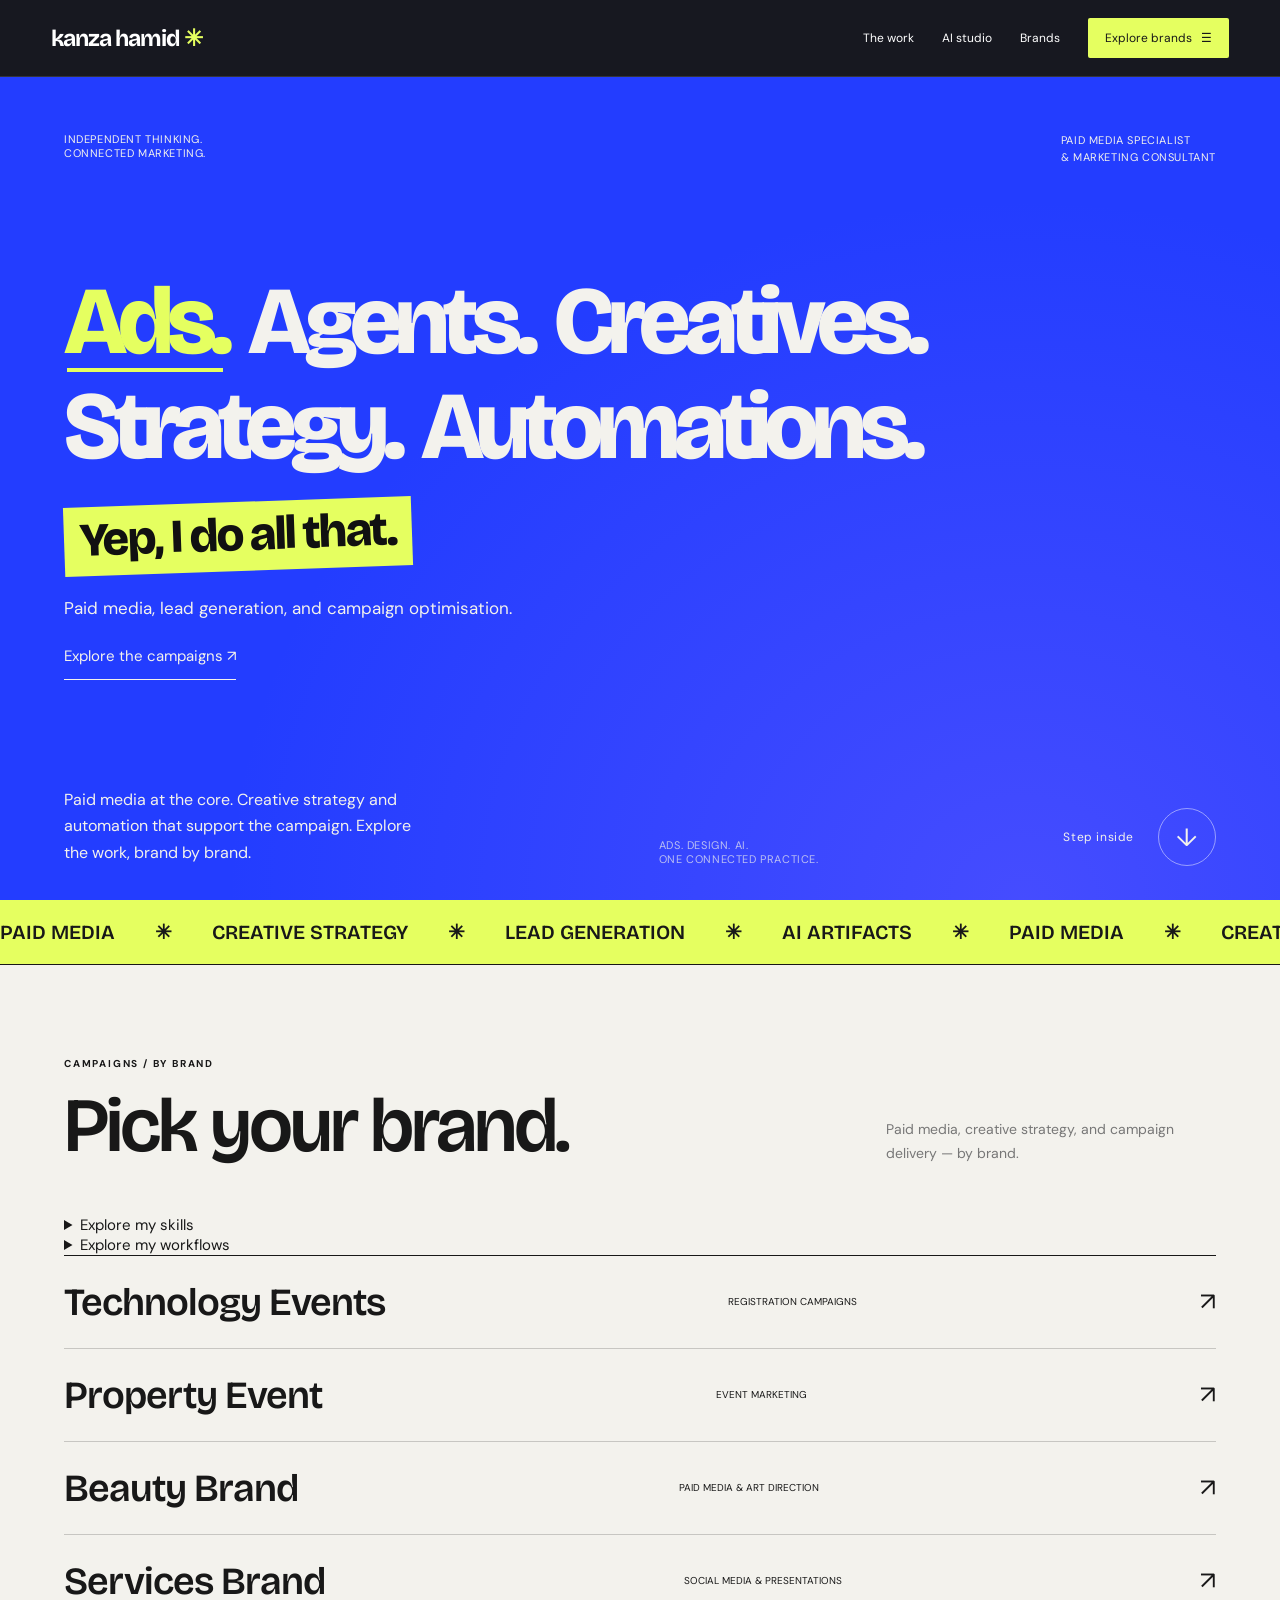
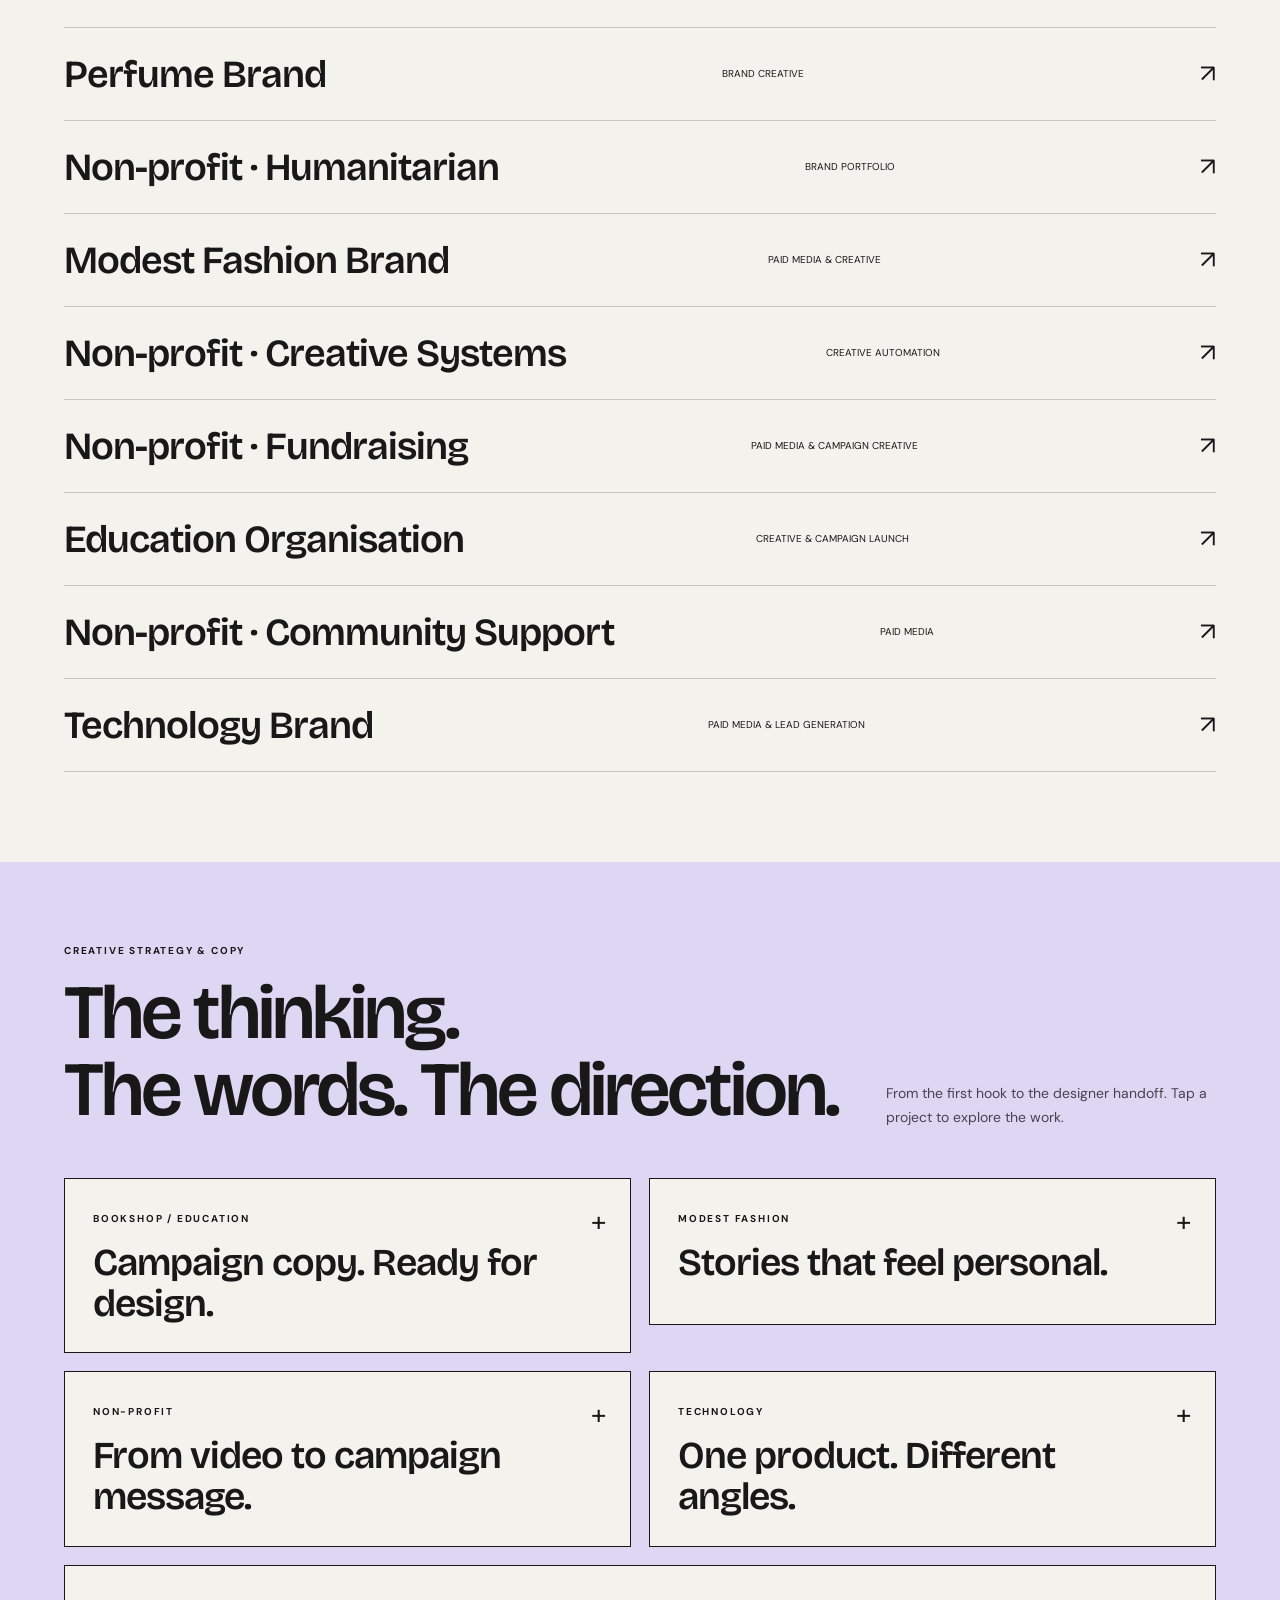
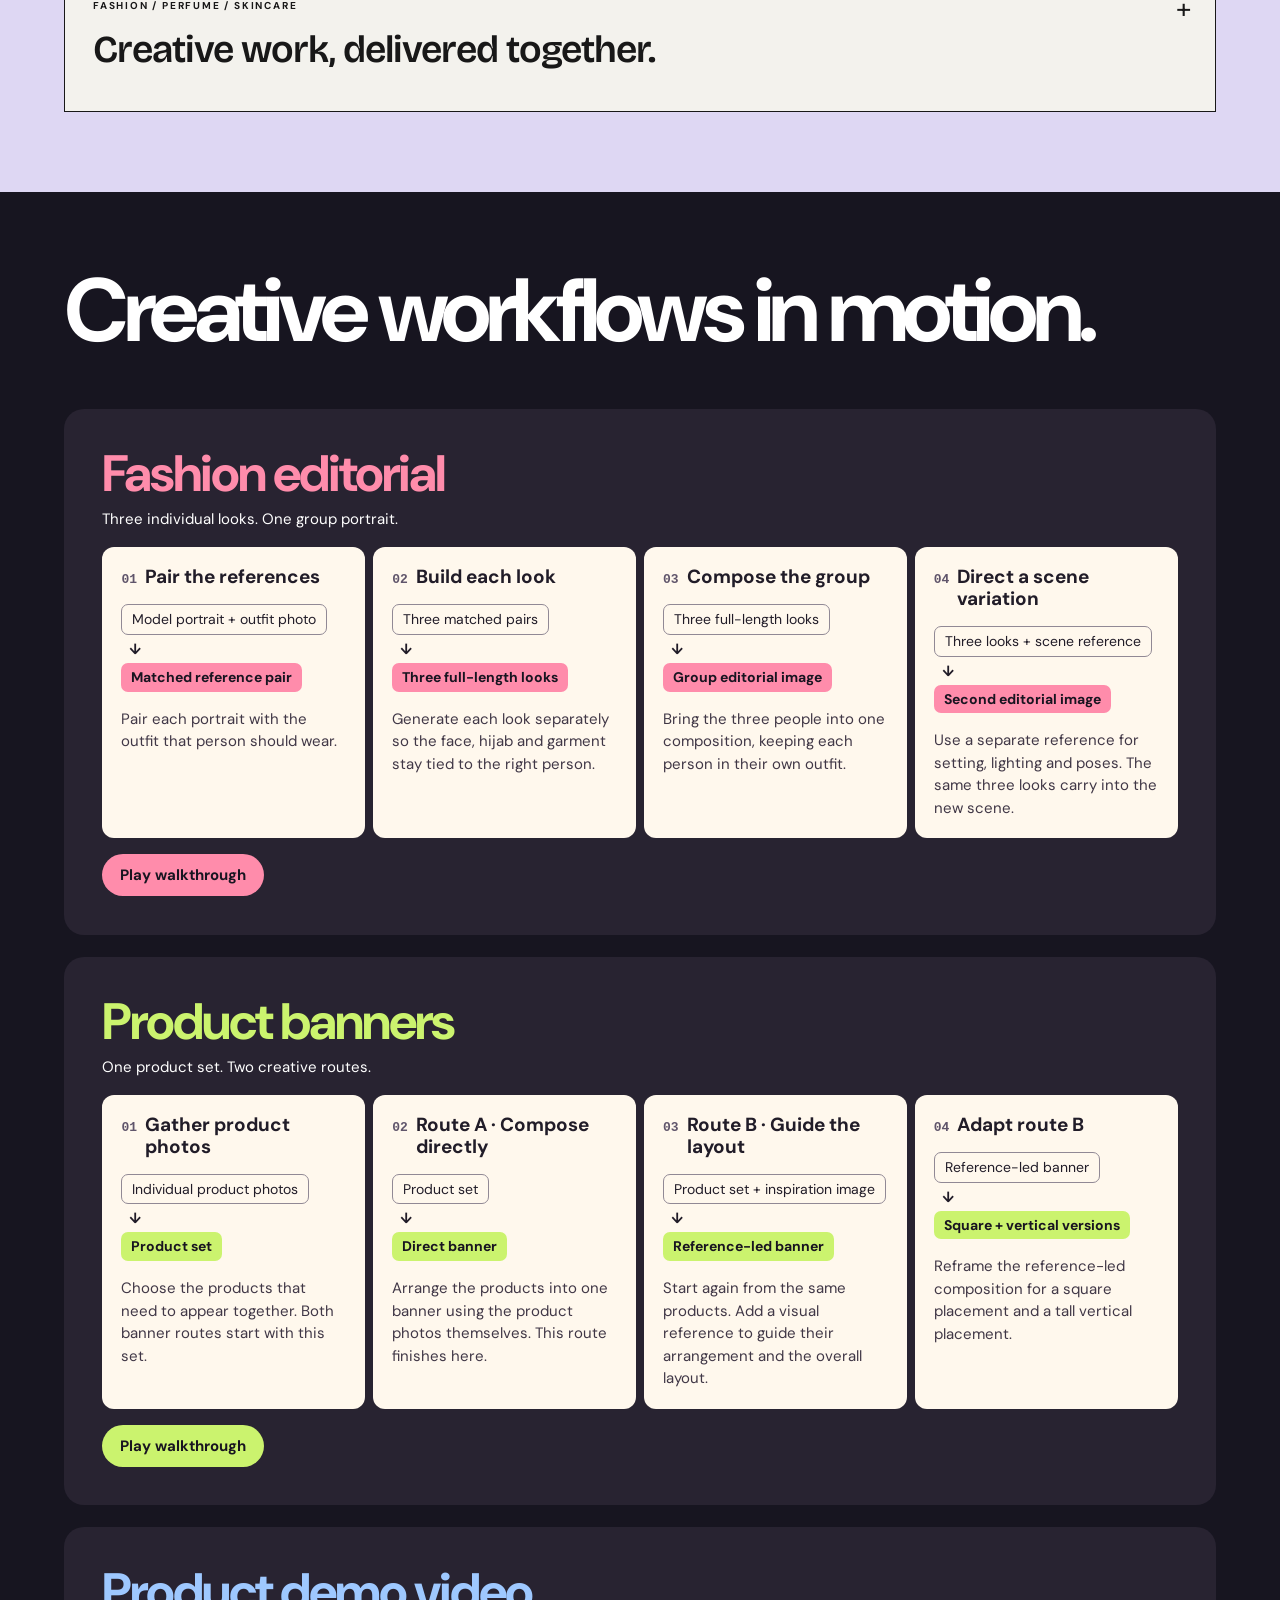
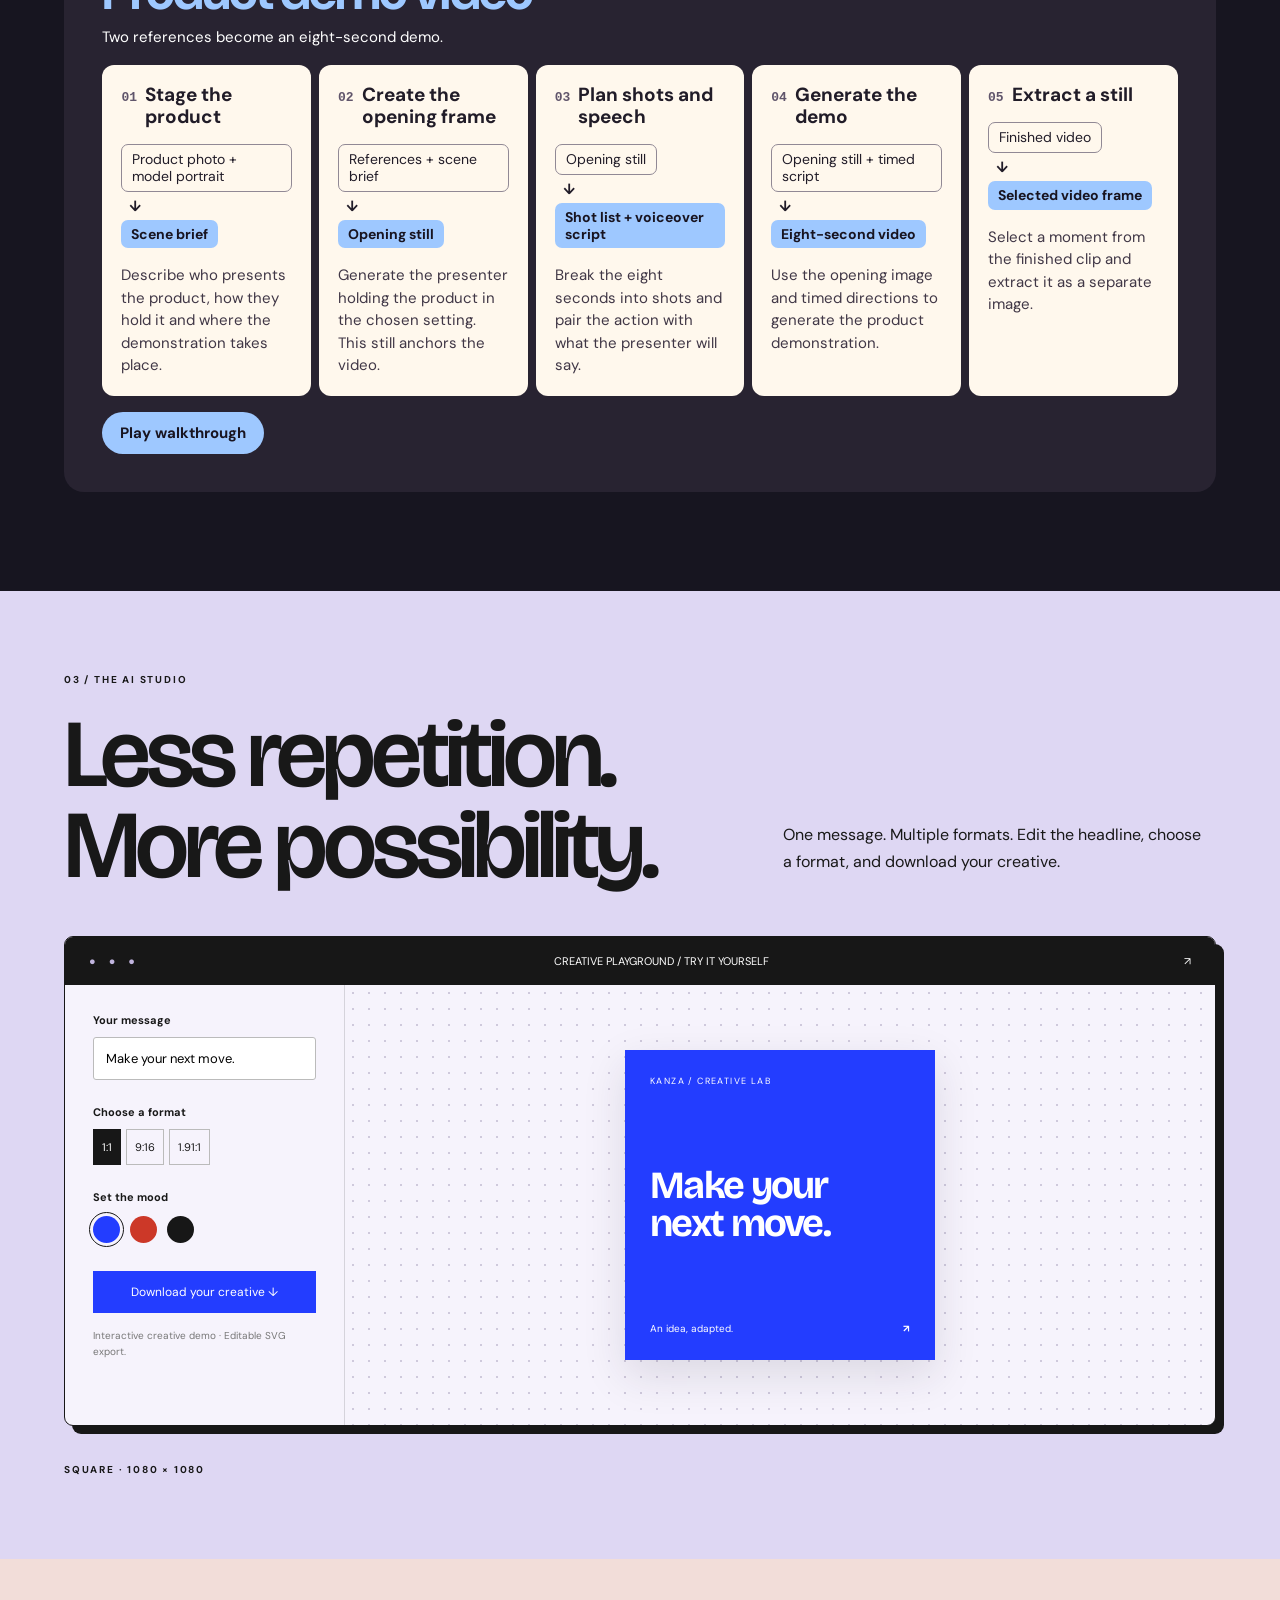
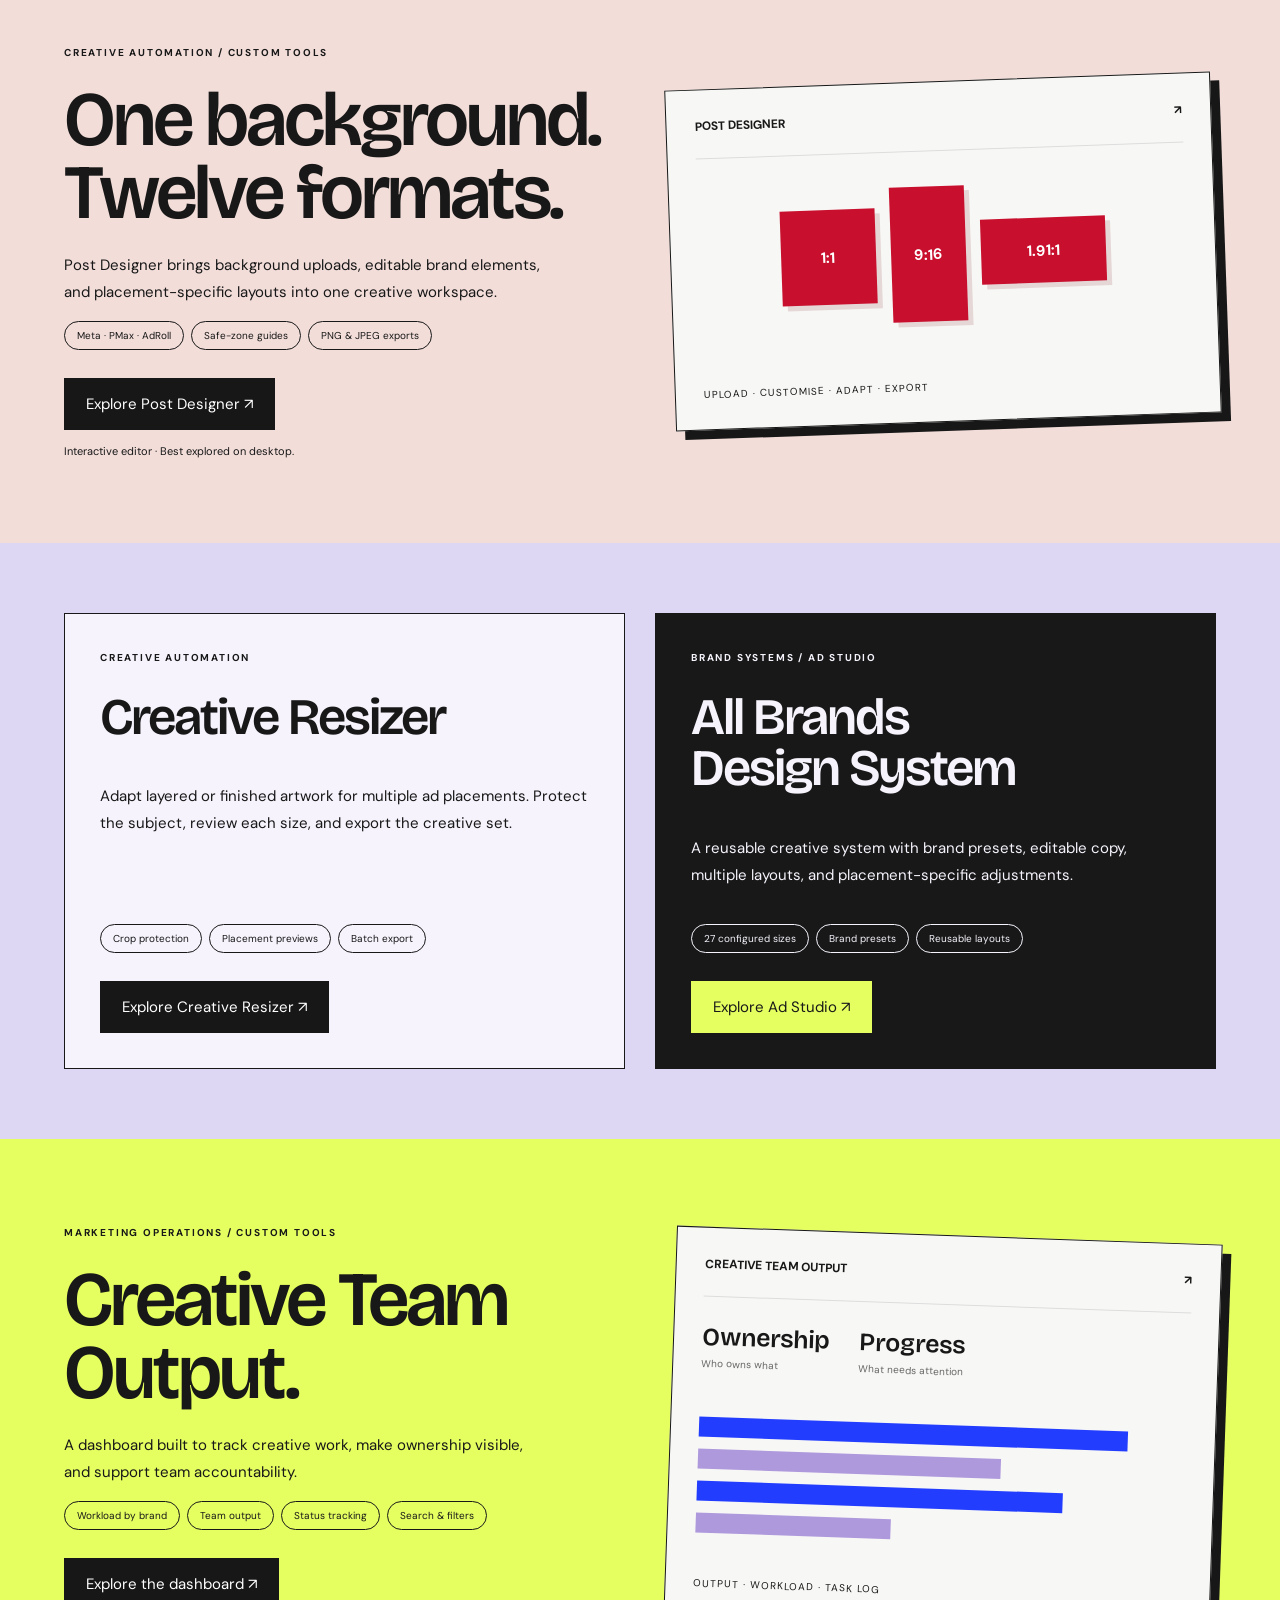
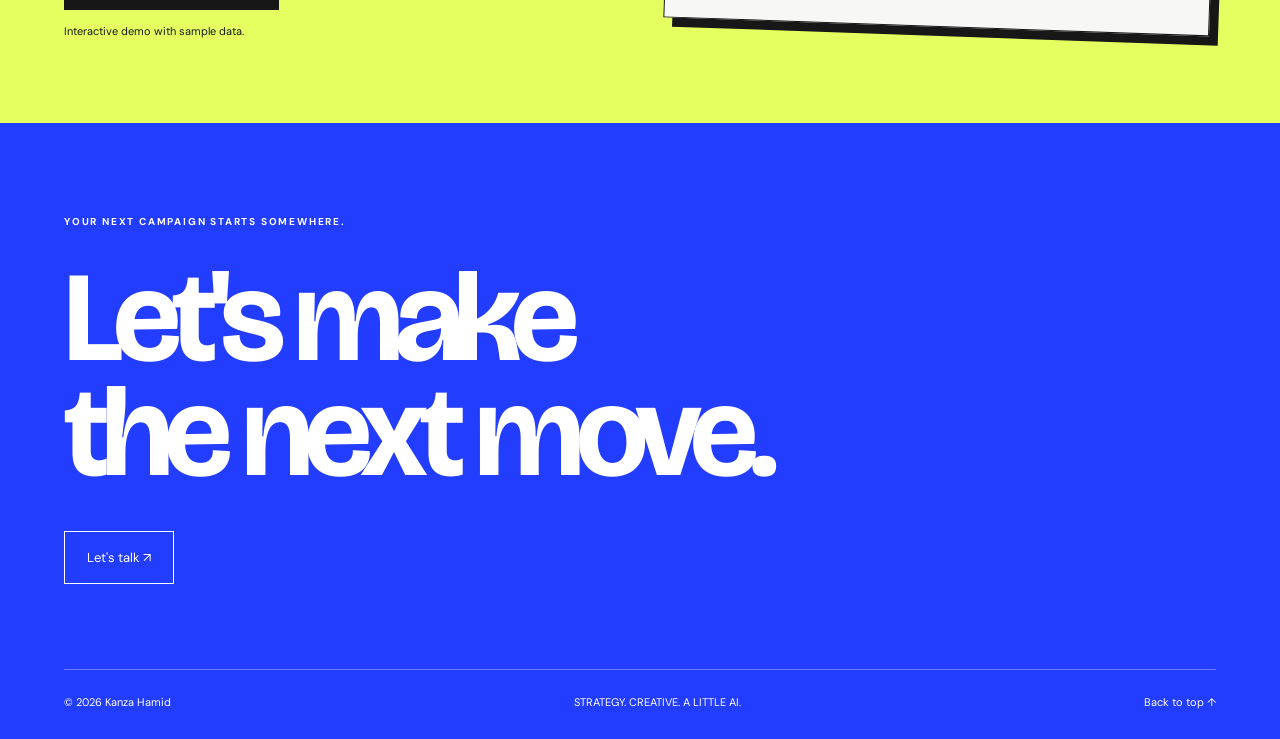
==== commit c3bf0d58: "Restore original hero palette while preserving headline motion" ====
--- a/index.html
+++ b/index.html
@@ -1,6 +1,6 @@
 <!doctype html><html lang="en"><head><meta charset="utf-8"><meta name="viewport" content="width=device-width,initial-scale=1"><meta name="description" content="Kanza Hamid — Paid Media Specialist & Marketing Consultant. Explore campaigns by brand, Meta lead generation, creative design and interactive AI tools."><meta name="theme-color" content="#233dff"><title>Kanza Hamid — Campaigns, Creative & AI</title><link rel="stylesheet" href="portfolio.css"><meta name="google-site-verification" content="Qwblkh2skA27g4WfGn4xhctPp9uCqnTmbRpPhzlgyv4" /><style>
-#top{background:#1825b6;min-height:100svh}
-#top::before{background:linear-gradient(108deg,#142091,transparent 68%)}
+#top{min-height:100svh}
+
 #top .interactive-hero{display:block;margin:clamp(22px,4vw,62px) 0;max-width:1500px}
 #top .hero-message h1{font-size:clamp(50px,7.5vw,130px);line-height:.97;letter-spacing:-.065em}
 #top .hero-topics{display:flex;flex-wrap:wrap;align-items:baseline;gap:.05em .21em;max-width:13em}
@@ -11,7 +11,7 @@
 #top .hero-topics button:nth-child(4){--beat:.43s}
 #top .hero-topics button:nth-child(5){--beat:.57s}
 #top .hero-topics button[aria-pressed="true"]::after{content:"";position:absolute;left:2%;right:3%;bottom:0;height:.045em;background:currentColor;transform-origin:left;animation:headline-rule .28s ease-out}
-#top .hero-punchline{display:table;color:#192045;background:#e5ff60;padding:.16em .32em .22em;font-size:.49em;letter-spacing:-.045em;line-height:1.08;transform:rotate(-2deg);margin:clamp(16px,2vw,32px) 0;animation:headline-stamp .5s .85s cubic-bezier(.16,1,.3,1) backwards}
+#top .hero-punchline{display:table;color:#111;background:var(--acid);padding:.16em .32em .22em;font-size:.49em;letter-spacing:-.045em;line-height:1.08;transform:rotate(-2deg);margin:clamp(16px,2vw,32px) 0;animation:headline-stamp .5s .85s cubic-bezier(.16,1,.3,1) backwards}
 #top .hero-topic-detail{margin:24px 0 0;min-height:0}
 #top button:focus-visible{outline:2px solid white;outline-offset:4px}
 @keyframes headline-land{from{opacity:0;transform:translateY(.47em) skewY(4deg)}to{opacity:1;transform:none}}
